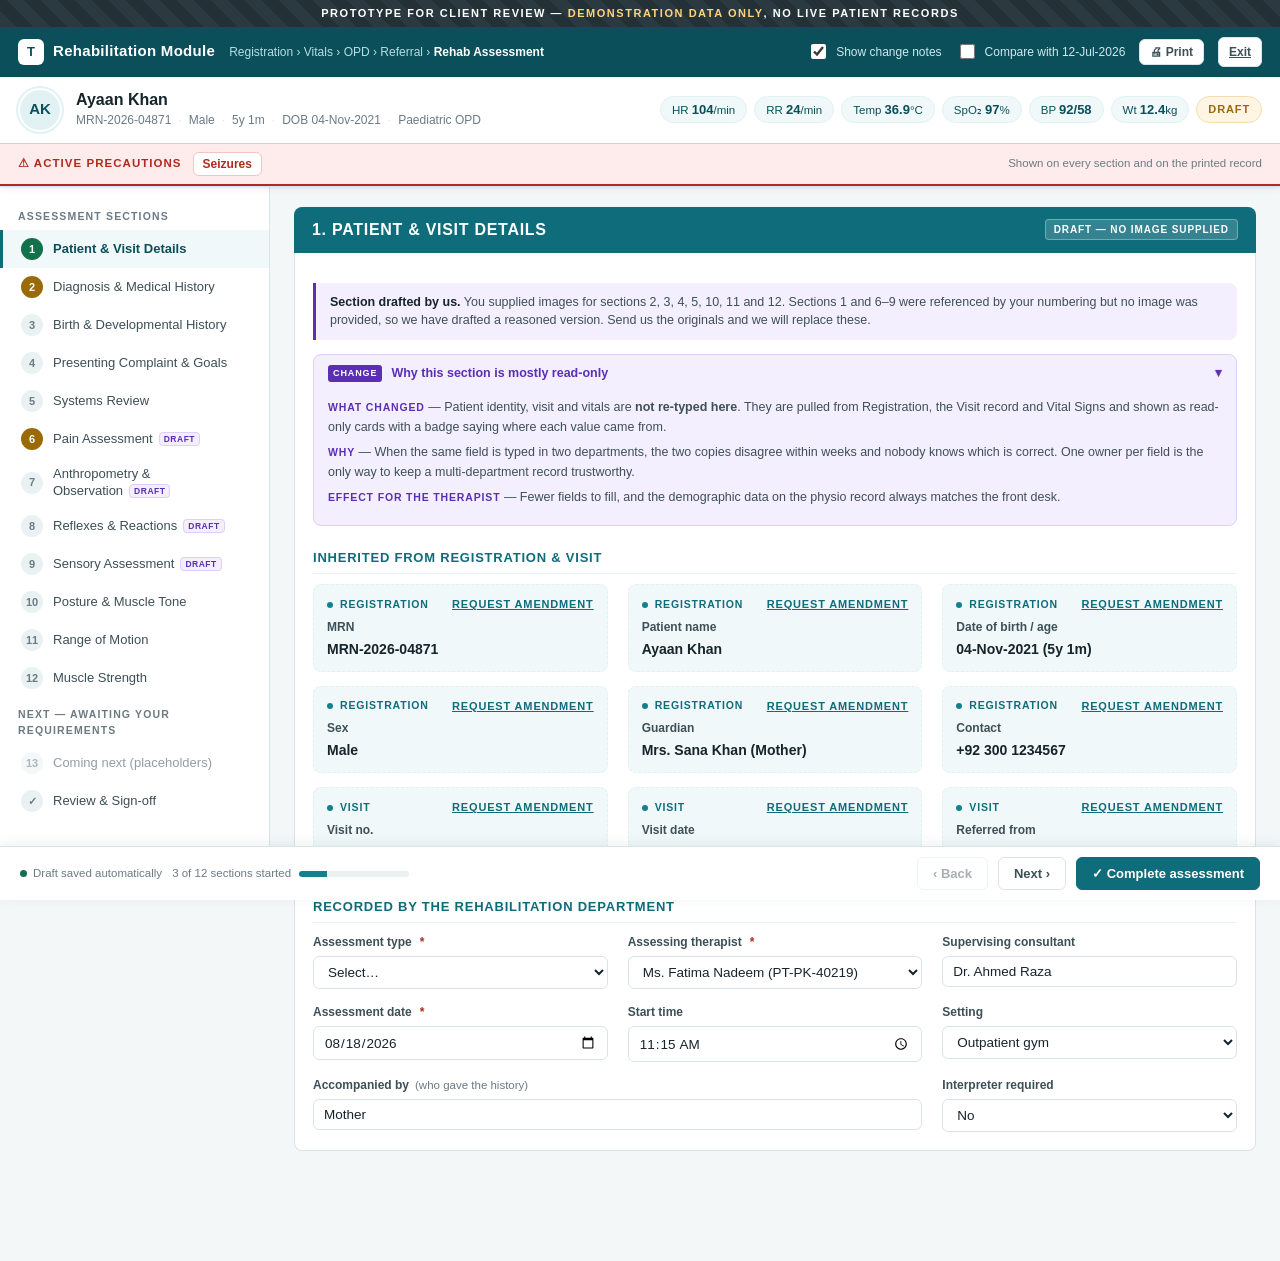
==== assessment.html @ fcaf3e46 "Initial commit" ====
<!doctype html>
<html lang="en">
<head>
<meta charset="utf-8">
<meta name="viewport" content="width=device-width, initial-scale=1">
<title>Rehabilitation Assessment — Prototype</title>
<link rel="stylesheet" href="assets/css/theme.css">
<link rel="stylesheet" href="assets/css/print.css">
</head>
<body>

<div class="proto-ribbon">Prototype for client review — <b>demonstration data only</b>, no live patient records</div>

<div class="appbar">
  <div class="brand"><span class="mark">T</span> Rehabilitation Module</div>
  <span class="crumb">Registration › Vitals › OPD › Referral › <b>Rehab Assessment</b></span>
  <span class="spacer"></span>
  <label class="toolbar-toggle" title="Show the notes explaining what we changed from your original form and why">
    <input type="checkbox" id="toggleNotes" checked> Show change notes
  </label>
  <label class="toolbar-toggle" title="Show values from the previous assessment beside each field">
    <input type="checkbox" id="toggleCompare"> Compare with 12-Jul-2026
  </label>
  <button class="btn sm" onclick="window.print()">🖨 Print</button>
  <a class="btn sm" href="index.html">Exit</a>
</div>

<div class="patient-bar" id="patientBar"></div>

<div class="layout">
  <!-- ============================ SECTION RAIL ============================ -->
  <nav class="rail" id="rail">
    <h4>Assessment sections</h4>
    <div class="rail-item" data-sec="1"><span class="rail-num">1</span><span class="rail-txt">Patient &amp; Visit Details</span></div>
    <div class="rail-item" data-sec="2"><span class="rail-num">2</span><span class="rail-txt">Diagnosis &amp; Medical History</span></div>
    <div class="rail-item" data-sec="3"><span class="rail-num">3</span><span class="rail-txt">Birth &amp; Developmental History</span></div>
    <div class="rail-item" data-sec="4"><span class="rail-num">4</span><span class="rail-txt">Presenting Complaint &amp; Goals</span></div>
    <div class="rail-item" data-sec="5"><span class="rail-num">5</span><span class="rail-txt">Systems Review</span></div>
    <div class="rail-item draft" data-sec="6"><span class="rail-num">6</span><span class="rail-txt">Pain Assessment</span></div>
    <div class="rail-item draft" data-sec="7"><span class="rail-num">7</span><span class="rail-txt">Anthropometry &amp; Observation</span></div>
    <div class="rail-item draft" data-sec="8"><span class="rail-num">8</span><span class="rail-txt">Reflexes &amp; Reactions</span></div>
    <div class="rail-item draft" data-sec="9"><span class="rail-num">9</span><span class="rail-txt">Sensory Assessment</span></div>
    <div class="rail-item" data-sec="10"><span class="rail-num">10</span><span class="rail-txt">Posture &amp; Muscle Tone</span></div>
    <div class="rail-item" data-sec="11"><span class="rail-num">11</span><span class="rail-txt">Range of Motion</span></div>
    <div class="rail-item" data-sec="12"><span class="rail-num">12</span><span class="rail-txt">Muscle Strength</span></div>
    <h4>Next — awaiting your requirements</h4>
    <div class="rail-item placeholder" data-sec="13"><span class="rail-num">13</span><span class="rail-txt">Coming next (placeholders)</span></div>
    <div class="rail-item" data-sec="99"><span class="rail-num">✓</span><span class="rail-txt">Review &amp; Sign-off</span></div>
  </nav>

  <!-- ============================== MAIN ================================== -->
  <main class="main" id="main">

  <div class="vsummary" id="vsummary"></div>

  <!-- ===================== 1. PATIENT & VISIT DETAILS ==================== -->
  <section class="section" id="sec-1">
    <div class="sec-head"><h2>1. Patient &amp; Visit Details</h2><span class="sec-tag">Draft — no image supplied</span></div>
    <div class="card">
      <div class="callout draft"><b>Section drafted by us.</b> You supplied images for sections 2, 3, 4, 5, 10, 11 and 12. Sections 1 and 6–9 were referenced by your numbering but no image was provided, so we have drafted a reasoned version. Send us the originals and we will replace these.</div>

      <details class="change-note" open>
        <summary>Why this section is mostly read-only</summary>
        <div class="cn-body">
          <p><span class="cn-k">What changed</span> — Patient identity, visit and vitals are <b>not re-typed here</b>. They are pulled from Registration, the Visit record and Vital Signs and shown as read-only cards with a badge saying where each value came from.</p>
          <p><span class="cn-k">Why</span> — When the same field is typed in two departments, the two copies disagree within weeks and nobody knows which is correct. One owner per field is the only way to keep a multi-department record trustworthy.</p>
          <p><span class="cn-k">Effect for the therapist</span> — Fewer fields to fill, and the demographic data on the physio record always matches the front desk.</p>
        </div>
      </details>

      <div class="sub">Inherited from Registration &amp; Visit</div>
      <div class="grid3" id="inheritedPatient"></div>

      <div class="sub">Recorded by the rehabilitation department</div>
      <div class="grid3">
        <div class="field">
          <label class="req">Assessment type</label>
          <select data-field="assessType" data-required="1">
            <option value="">Select…</option>
            <option>Initial assessment</option><option>Re-assessment</option>
            <option>Pre-discharge assessment</option><option>Annual review</option>
          </select>
          <span class="err-msg">Required</span>
        </div>
        <div class="field">
          <label class="req">Assessing therapist</label>
          <select data-field="therapist" data-required="1">
            <option value="">Select…</option>
            <option selected>Ms. Fatima Nadeem (PT-PK-40219)</option>
            <option>Mr. Bilal Haider (PT-PK-38804)</option>
            <option>Ms. Ayesha Tariq (PT-PK-41550)</option>
          </select>
          <span class="err-msg">Required</span>
        </div>
        <div class="field">
          <label>Supervising consultant</label>
          <input type="text" data-field="supervisor" value="Dr. Ahmed Raza">
        </div>
        <div class="field">
          <label class="req">Assessment date</label>
          <input type="date" data-field="assessDate" value="2026-08-18" data-required="1">
          <span class="err-msg">Required</span>
        </div>
        <div class="field"><label>Start time</label><input type="time" data-field="startTime" value="11:15"></div>
        <div class="field"><label>Setting</label>
          <select data-field="setting"><option>Outpatient gym</option><option>Bedside / ward</option><option>Home visit</option><option>Tele-rehabilitation</option></select>
        </div>
        <div class="field span2">
          <label>Accompanied by <span class="hint">(who gave the history)</span></label>
          <input type="text" data-field="informant" value="Mother">
        </div>
        <div class="field">
          <label>Interpreter required</label>
          <select data-field="interpreter"><option>No</option><option>Yes — Urdu</option><option>Yes — Punjabi</option><option>Yes — Pashto</option></select>
        </div>
      </div>
    </div>
  </section>

  <!-- ================== 2. DIAGNOSIS & MEDICAL HISTORY ================== -->
  <section class="section" id="sec-2">
    <div class="sec-head"><h2>2. Diagnosis &amp; Medical History</h2><span class="sec-tag">From your image 1</span></div>
    <div class="card">

      <details class="change-note" open>
        <summary>"will be in OPD" / "will be in rehab" — how we handled it</summary>
        <div class="cn-body">
          <p><span class="cn-k">What changed</span> — Your form annotated some rows "will be in OPD" and others "will be in rehab". We have made that split <b>visible on screen</b>. Fields owned by OPD appear as read-only cards with a source badge (<i>From OPD — Dr. Ahmed Raza, 18-Aug-2026</i>) and a <b>Request amendment</b> link. Fields owned by rehab are normal inputs.</p>
          <p><span class="cn-k">Why</span> — A therapist silently editing the doctor's diagnosis creates a clinical and legal problem: the record no longer shows who decided what. An amendment request keeps the audit trail intact.</p>
        </div>
      </details>

      <div class="sub">Inherited from the OPD consultation</div>
      <div style="display:grid;gap:12px" id="inheritedOpd"></div>

      <div class="sub">Recorded by rehabilitation</div>
      <div class="field" style="margin-bottom:16px">
        <label>Secondary diagnoses <span class="hint">— coded, so they can be reported on later</span></label>
        <div class="chipset" id="secondaryDx"></div>
      </div>

      <div class="field" style="margin-bottom:6px"><label>Surgical history</label></div>
      <div id="surgeries"></div>

      <details class="change-note">
        <summary>Allergies now write to the patient record, not to this form</summary>
        <div class="cn-body">
          <p><span class="cn-k">What changed</span> — Allergies were a free-text box on your form. They are now <b>severity-coded entries on the patient's permanent record</b>, displayed here and editable here, but stored once at patient level.</p>
          <p><span class="cn-k">Why</span> — An allergy typed into a physiotherapy form is invisible to OPD, to the ward and to pharmacy. That is a patient-safety gap, and it is the kind of finding that fails an accreditation review. Recording it once means every department sees it.</p>
        </div>
      </details>

      <div class="field" style="margin:16px 0">
        <label>Allergies <span class="hint">— patient-level record, shared with OPD, ward and pharmacy</span></label>
        <div class="chipset" id="allergies"></div>
      </div>

      <details class="change-note">
        <summary>Precautions now follow the therapist through the whole form</summary>
        <div class="cn-body">
          <p><span class="cn-k">What changed</span> — Precautions were one checkbox row at the bottom of section 2. Now, whatever you tick here appears as a <b>red banner pinned under the patient name on every section</b> and on the printed record. "Bone fragility" and "Orthopaedic" additionally require a short note.</p>
          <p><span class="cn-k">Why</span> — A therapist mobilising a child with fragile bones or a VP shunt should not have to remember a checkbox they ticked eight screens ago. Tick one below and watch the banner appear at the top of the page.</p>
        </div>
      </details>

      <div class="field" style="margin-top:14px">
        <label class="req">Precautions / contraindications</label>
        <div id="precautions"></div>
      </div>
    </div>
  </section>

  <!-- ============= 3. BIRTH & DEVELOPMENTAL HISTORY ==================== -->
  <section class="section" id="sec-3">
    <div class="sec-head"><h2>3. Birth &amp; Developmental History</h2><span class="sec-tag">From your image 2</span></div>
    <div class="card">
      <div class="callout"><b>Captured once, carried forward.</b> Birth and developmental history does not change between visits. On a re-assessment this section loads read-only with an <b>Amend</b> action, so the therapist never re-types it.</div>

      <div class="sub">Birth history</div>
      <div class="grid4">
        <div class="field"><label>Gestational age — weeks</label><div id="gaWeeks"></div></div>
        <div class="field"><label>&nbsp;days</label><div id="gaDays"></div></div>
        <div class="field"><label>Birth weight</label><div id="birthWeight"></div></div>
        <div class="field"><label>Head circumference at birth</label><div id="birthHc"></div></div>
      </div>

      <details class="change-note">
        <summary>Gestational age split into weeks + days</summary>
        <div class="cn-body">
          <p><span class="cn-k">What changed</span> — One free-text box became two numeric fields.</p>
          <p><span class="cn-k">Why</span> — Prematurity is graded in weeks <i>and</i> days (32+4 is not 32+0), and corrected age for a preterm child is calculated from it. Free text cannot be calculated with. The prototype uses this to compute corrected age automatically.</p>
        </div>
      </details>

      <div class="field" style="margin-top:14px"><label>Delivery mode <span class="hint">— single choice, correctly a radio on your form</span></label>
        <div class="radios" id="deliveryMode"></div>
      </div>

      <div class="field" style="margin-top:16px"><label>Birth complications</label><div id="birthComplications"></div></div>

      <div class="grid2" id="nicu-detail" style="display:none;margin-top:14px;padding:12px;background:#f7fafb;border:1px solid var(--line);border-radius:8px">
        <div class="field"><label class="req">NICU duration</label><div id="nicuDays"></div><span class="err-msg">Required when NICU admission is ticked</span></div>
        <div class="field"><label>Ventilation duration</label><div id="ventDays"></div></div>
      </div>

      <details class="change-note">
        <summary>NICU and ventilation duration only appear when they apply</summary>
        <div class="cn-body">
          <p><span class="cn-k">What changed</span> — These two fields are hidden until "NICU admission" is ticked, and then they become required.</p>
          <p><span class="cn-k">Why</span> — On the original form they sit in the middle of the page for every child, including full-term babies who went straight home. Conditional display removes noise and, once revealed, makes sure the field is actually completed. Try ticking <b>NICU admission</b> above.</p>
        </div>
      </details>

      <div class="sub">Developmental milestones</div>

      <details class="change-note" open>
        <summary>Milestones now interpret themselves</summary>
        <div class="cn-body">
          <p><span class="cn-k">What changed</span> — Each milestone is a number in months, plus a <b>"Not achieved yet"</b> option, plus an automatic flag comparing the entry against normal ranges: <b>Within range</b> / <b>Mild delay</b> / <b>Significant delay</b>.</p>
          <p><span class="cn-k">Why</span> — Two reasons. First, a child with cerebral palsy who has never walked cannot be given a number, so the original form has no valid answer for the most important cases. Second, "walking 35 months" only means something to a reader who knows that typical is 12 — the form should say so, not rely on memory. Type a value below and watch the flag.</p>
        </div>
      </details>

      <div class="grid4" id="milestones"></div>

      <div class="grid2" style="margin-top:18px">
        <div class="field"><label>Current school / grade</label><input type="text" data-field="school" placeholder="e.g. Special education unit, Grade 1"></div>
        <div class="field"><label>Therapies currently received</label><input type="text" data-field="otherTherapy" placeholder="e.g. Speech therapy twice weekly"></div>
        <div class="field span2"><label>Developmental concerns raised by the family</label><textarea data-field="devConcerns" placeholder="In the family's own words…"></textarea></div>
      </div>
    </div>
  </section>

  <!-- ================= 4. PRESENTING COMPLAINT & GOALS ================= -->
  <section class="section" id="sec-4">
    <div class="sec-head"><h2>4. Presenting Complaint &amp; Goals</h2><span class="sec-tag">From your image 3</span></div>
    <div class="card">

      <details class="change-note" open>
        <summary>Complaints and factors are pick-then-type, not type-only</summary>
        <div class="cn-body">
          <p><span class="cn-k">What changed</span> — Chief complaint, aggravating factors and relieving factors keep their free-text box, but now sit under a row of common options the therapist can tap.</p>
          <p><span class="cn-k">Why</span> — Free text alone means "delayed milestones", "delay in milestone", "DMD?" and "milestone delay" all end up in the database as different things, and you can never report on your own caseload. Tapping a standard option takes one second and makes the data countable; the free-text box is still there for everything that does not fit.</p>
        </div>
      </details>

      <div class="field"><label class="req">Chief complaint</label>
        <div id="complaintPills" style="margin-bottom:8px"></div>
        <textarea data-field="chiefComplaint" data-required="1" placeholder="In the parent's own words, plus anything the options above do not cover…"></textarea>
        <span class="err-msg">Required</span>
      </div>

      <div class="grid3" style="margin-top:16px">
        <div class="field"><label>Onset type</label>
          <select data-field="onsetType"><option value="">Select…</option><option>Since birth</option><option>Gradual</option><option>Sudden</option><option>Post-operative</option><option>Post-injury</option></select>
        </div>
        <div class="field"><label>Onset date <span class="hint">(or approximate)</span></label><input type="date" data-field="onsetDate"></div>
        <div class="field"><label>Duration</label><input type="text" data-field="duration" placeholder="calculated" readonly style="background:#f7fafb"></div>
      </div>

      <div class="field" style="margin-top:16px"><label>Aggravating factors</label>
        <div id="aggravatingPills" style="margin-bottom:8px"></div>
        <input type="text" data-field="aggravatingOther" placeholder="Anything else…">
      </div>
      <div class="field" style="margin-top:16px"><label>Relieving factors</label>
        <div id="relievingPills" style="margin-bottom:8px"></div>
        <input type="text" data-field="relievingOther" placeholder="Anything else…">
      </div>

      <details class="change-note">
        <summary>Goals are now separate, prioritised rows</summary>
        <div class="cn-body">
          <p><span class="cn-k">What changed</span> — "Parent / Child Goals" was one large text box. It is now a list where each goal is its own row with a priority.</p>
          <p><span class="cn-k">Why</span> — Goals are what you review at discharge and what you report progress against. If three goals are buried in one paragraph you cannot mark one achieved. Separate rows now become measurable goals in the treatment plan later — no re-typing.</p>
        </div>
      </details>

      <div class="field" style="margin-top:14px"><label class="req">Parent / child goals</label></div>
      <div id="goals"></div>
      <span class="err-msg" id="goalsErr" style="display:none">At least one goal is required</span>

      <div class="sub">Previous physiotherapy</div>
      <div class="grid4">
        <div class="field"><label>Received previously?</label>
          <select data-field="prevPhysio" id="prevPhysio"><option value="">Select…</option><option value="no">No</option><option value="yes">Yes</option></select>
        </div>
        <div class="field prev-physio" style="display:none"><label>Where</label><input type="text" data-field="prevWhere"></div>
        <div class="field prev-physio" style="display:none"><label>Approx. sessions</label><input type="number" data-field="prevSessions" min="0"></div>
        <div class="field prev-physio" style="display:none"><label>Outcome</label>
          <select data-field="prevOutcome"><option value="">Select…</option><option>Improved</option><option>No change</option><option>Deteriorated</option><option>Discontinued</option></select>
        </div>
      </div>
    </div>
  </section>

  <!-- ========================= 5. SYSTEMS REVIEW ======================= -->
  <section class="section" id="sec-5">
    <div class="sec-head"><h2>5. Systems Review</h2><span class="sec-tag">From your image 4</span></div>
    <div class="card">

      <details class="change-note" open>
        <summary>"Radio Selection" changed to multi-select — this one matters</summary>
        <div class="cn-body">
          <p><span class="cn-k">What changed</span> — Your form marks the Respiratory row as a radio button, meaning only one option can be chosen. We have made it multi-select, with <b>Clear</b> behaving as an exclusive option: tick Clear and everything else clears; tick any finding and Clear clears itself. The same rule now applies to Skin (<b>Intact</b>), Vision/Hearing (<b>Normal</b>) and Birth Complications (<b>Nil</b>).</p>
          <p><span class="cn-k">Why</span> — A child can have a tracheostomy <i>and</i> secretions <i>and</i> be on oxygen at the same time. A radio button forces the therapist to record only one of the three, and the two they drop are usually the two that matter. Try it below — tick two findings, then tick "Clear".</p>
        </div>
      </details>

      <div class="field"><label>Respiratory</label><div id="respiratory"></div></div>

      <details class="change-note">
        <summary>Neurological split into two questions</summary>
        <div class="cn-body">
          <p><span class="cn-k">What changed</span> — Your single Neurological row mixed <b>Alert / GCS impaired</b> (level of consciousness) with <b>Hypotonia / Hypertonia / Spasticity / Ataxia</b> (motor findings). We have separated them into two questions.</p>
          <p><span class="cn-k">Why</span> — They are different clinical axes and a child has an answer to both at once. Mixing them in one list means the therapist must choose between recording that the child is alert and recording that the child is spastic.</p>
        </div>
      </details>

      <div class="grid2" style="margin-top:14px">
        <div class="field"><label>Level of consciousness <span class="hint">(single choice)</span></label><div id="consciousness"></div></div>
        <div class="field"><label>Neurological findings <span class="hint">(screening — detail in section 10)</span></label><div id="neuroFindings"></div></div>
      </div>

      <div class="field" style="margin-top:16px"><label>Skin integrity</label><div id="skin"></div></div>
      <div class="field" style="margin-top:16px"><label>Feeding</label><div id="feeding"></div></div>
      <div class="field" style="margin-top:16px"><label>Vision / hearing</label><div id="visionHearing"></div></div>
      <div class="field" style="margin-top:16px"><label>Other findings</label><textarea data-field="systemsOther"></textarea></div>
    </div>
  </section>

  <!-- ==================== 6-9 DRAFT SECTIONS ========================== -->
  <section class="section" id="sec-6">
    <div class="sec-head"><h2>6. Pain Assessment</h2><span class="sec-tag">Draft — no image supplied</span></div>
    <div class="card">
      <div class="callout draft"><b>Drafted by us — please confirm or replace.</b> No image was supplied for section 6.</div>
      <details class="change-note" open>
        <summary>The pain scale is chosen by the child's age, automatically</summary>
        <div class="cn-body">
          <p><span class="cn-k">What we propose</span> — The form reads the child's age from the date of birth and offers the correct instrument: <b>FLACC</b> (observational) under 3 years, <b>Wong-Baker FACES</b> for 3–7, <b>Numeric 0–10</b> from 8 upwards.</p>
          <p><span class="cn-k">Why</span> — Asking a two-year-old to rate pain out of ten produces a meaningless number. Using the wrong instrument makes the score unusable and unauditable. The current demo patient is <b id="ageEcho">—</b>, so the form has selected <b id="scaleEcho">—</b>.</p>
        </div>
      </details>
      <div class="grid3">
        <div class="field"><label>Pain present</label><select data-field="painPresent" id="painPresent"><option value="no">No</option><option value="yes">Yes</option></select></div>
        <div class="field pain-detail" style="display:none"><label>Instrument</label><input type="text" id="painInstrument" readonly style="background:#f7fafb"></div>
        <div class="field pain-detail" style="display:none"><label>Score</label><div id="painScore"></div></div>
        <div class="field pain-detail span2" style="display:none"><label>Site(s)</label><input type="text" data-field="painSite" placeholder="e.g. bilateral hamstrings, left hip"></div>
        <div class="field pain-detail" style="display:none"><label>Timing</label><select data-field="painTiming"><option value="">Select…</option><option>At rest</option><option>On movement</option><option>Night pain</option><option>Constant</option></select></div>
      </div>
    </div>
  </section>

  <section class="section" id="sec-7">
    <div class="sec-head"><h2>7. Anthropometry &amp; Observation</h2><span class="sec-tag">Draft — no image supplied</span></div>
    <div class="card">
      <div class="callout draft"><b>Drafted by us — please confirm or replace.</b></div>
      <div class="callout"><b>Weight, height and head circumference come from Vital Signs</b> and are shown read-only. Only measurements a physiotherapist takes — limb length, girth, leg-length discrepancy — are entered here.</div>
      <div class="grid4" id="anthro"></div>
      <div class="sub">Observation</div>
      <div class="grid2">
        <div class="field"><label>Orthoses / assistive devices in use</label><input type="text" data-field="orthoses" placeholder="e.g. bilateral AFOs, posterior walker"></div>
        <div class="field"><label>Device condition / fit</label><select data-field="deviceFit"><option value="">Select…</option><option>Appropriate</option><option>Needs adjustment</option><option>Outgrown — review required</option><option>Not used at home</option></select></div>
        <div class="field span2"><label>General observation</label><textarea data-field="observation"></textarea></div>
      </div>
    </div>
  </section>

  <section class="section" id="sec-8">
    <div class="sec-head"><h2>8. Reflexes &amp; Reactions</h2><span class="sec-tag">Draft — no image supplied</span></div>
    <div class="card">
      <div class="callout draft"><b>Drafted by us — please confirm or replace.</b> Primitive reflexes and postural reactions are standard in a paediatric neuro assessment and are missing from the numbering you supplied.</div>
      <div class="sub">Primitive reflexes</div>
      <div id="primitiveReflexes"></div>
      <div class="sub">Postural reactions</div>
      <div id="posturalReactions"></div>
    </div>
  </section>

  <section class="section" id="sec-9">
    <div class="sec-head"><h2>9. Sensory Assessment</h2><span class="sec-tag">Draft — no image supplied</span></div>
    <div class="card">
      <div class="callout draft"><b>Drafted by us — please confirm or replace.</b></div>
      <div class="grid2" id="sensory"></div>
      <div class="field" style="margin-top:14px"><label>Sensory processing observations</label><textarea data-field="sensoryNotes" placeholder="Tactile defensiveness, vestibular seeking, response to textures…"></textarea></div>
    </div>
  </section>

  <!-- ================== 10. POSTURE & MUSCLE TONE ===================== -->
  <section class="section" id="sec-10">
    <div class="sec-head"><h2>10. Posture &amp; Muscle Tone</h2><span class="sec-tag">From your image 5 — table rebuilt</span></div>
    <div class="card">

      <details class="change-note" open>
        <summary>The Ashworth table has been rebuilt — please read this one</summary>
        <div class="cn-body">
          <p><span class="cn-k">What we found</span> — On your form the table header reads <b>Body Region | Left MAS Grade | Right MAS Grade | Notes</b>, but the rows pair <b>two different muscles</b>: "Elbow Flexors" in column 1 and "Elbow Extensors" in column 3. So the column labelled "Right MAS Grade" is not the right side of the body — it is the grade of a second, different muscle. As drawn, the table cannot record left-versus-right.</p>
          <p><span class="cn-k">What changed</span> — Each muscle group is now one row, with a genuine <b>Left</b> and <b>Right</b> grade. You select which groups you want from a catalogue, exactly as in sections 11 and 12.</p>
          <p><span class="cn-k">Why</span> — In cerebral palsy and hemiplegia the difference between the two sides <i>is</i> the finding. A form that cannot express it cannot support the treatment decision or show progress.</p>
        </div>
      </details>

      <div id="masRef"></div>
      <div id="grid-tone"></div>

      <div class="sub">General tone assessment</div>
      <div class="callout warn" id="toneConflict" style="display:none"></div>
      <div class="field"><label class="req">Overall tone</label><div id="overallTone"></div></div>
      <div class="field" style="margin-top:16px"><label>Posture in lying</label><div id="postureLying"></div></div>
      <div class="field" style="margin-top:16px"><label>Posture in sitting</label><div id="postureSitting"></div></div>
      <div class="field" style="margin-top:16px"><label>Postural observations</label><textarea data-field="posturalObs"></textarea></div>

      <details class="change-note">
        <summary>Overall tone pre-fills from your section 5 answer</summary>
        <div class="cn-body">
          <p><span class="cn-k">What changed</span> — Muscle tone was being asked twice: once in section 5 (Neurological) and again here. Section 5 is now a quick screen; this section is the source of truth and pre-fills from it. If you record something here that contradicts the screen, an amber note appears.</p>
          <p><span class="cn-k">Why</span> — Two independent answers to the same clinical question will eventually disagree, and then neither can be trusted. One question, asked once, answered in detail.</p>
        </div>
      </details>
    </div>
  </section>

  <!-- ===================== 11. RANGE OF MOTION ======================== -->
  <section class="section" id="sec-11">
    <div class="sec-head"><h2>11. Range of Motion</h2><span class="sec-tag">From your image 6</span></div>
    <div class="card">

      <details class="change-note" open>
        <summary>ROM is recorded in degrees, not as a score out of 4 — decision needed</summary>
        <div class="cn-body">
          <p><span class="cn-k">What we found</span> — Your form records range of motion as <b>1/4</b>, i.e. a score out of four. Range of motion is an angular measurement taken with a goniometer; there is no recognised 0–4 range-of-motion scale.</p>
          <p><span class="cn-k">Why it matters</span> — A child whose hip abduction improves from 20° to 45° has made real, reportable progress, but on a 0–4 scale they stay at "2/4" and the improvement is invisible. You also lose comparison against normal ranges and the ability to produce outcome reports for referrers or funders.</p>
          <p><span class="cn-k">What we built</span> — Both. The prototype ships in degrees, with the normal range printed under each motion and out-of-range values highlighted. Your original 0–4 scale is a <b>one-line switch</b> in the configuration file (<code>romMode: 'graded'</code>) if you decide to keep it. <b>We need your decision on this before implementation.</b></p>
        </div>
      </details>

      <details class="change-note">
        <summary>"Shoulder Flex/Ext" split into separate motions</summary>
        <div class="cn-body">
          <p><span class="cn-k">What changed</span> — Rows that combined two opposite motions (Shoulder Flex/Ext, Hip Flex/Ext, Ankle DF/PF) are now separate rows.</p>
          <p><span class="cn-k">Why</span> — Flexion and extension have completely different normal ranges, and a child commonly has full flexion with a severe extension limitation. One value for both hides exactly the finding you are looking for. The list is longer, but because you choose what to load, you never see a motion you did not test.</p>
        </div>
      </details>

      <details class="change-note" open>
        <summary>Every measurement can be marked "Not Tested" with a reason</summary>
        <div class="cn-body">
          <p><span class="cn-k">What changed</span> — You asked that all fields be required. We have kept that, but added an <b>NT</b> button on every measurement cell. A cell is complete when it holds either a value <i>or</i> Not-Tested plus a reason. Blank is still an error.</p>
          <p><span class="cn-k">Why</span> — Some measurements genuinely cannot be taken: the child would not cooperate, a contracture blocks the movement, the limb is in a cast, the side is unaffected. If the form refuses to accept that, therapists type a "1" to get past validation — and then your data says the child has severe restriction when they were simply not tested. An explicit "not tested, because…" is honest data; a forced number is not.</p>
        </div>
      </details>

      <div id="romRef"></div>
      <div id="grid-rom"></div>
    </div>
  </section>

  <!-- ===================== 12. MUSCLE STRENGTH ======================== -->
  <section class="section" id="sec-12">
    <div class="sec-head"><h2>12. Muscle Strength — MRC / Kendall</h2><span class="sec-tag">From your image 7</span></div>
    <div class="card">

      <details class="change-note" open>
        <summary>Same select-then-fill pattern as sections 10 and 11</summary>
        <div class="cn-body">
          <p><span class="cn-k">What changed</span> — Instead of a fixed 13-row table where most rows are left blank, you select the muscle groups you tested and only those rows load. The interaction is identical to sections 10 and 11, so there is nothing new to learn.</p>
          <p><span class="cn-k">Why</span> — A fixed table trains people to leave blanks, and a blank is ambiguous: was it normal, or was it never tested? Loading only what you tested makes every visible row meaningful.</p>
          <p><span class="cn-k">Also</span> — The <b>Method</b> column has been dropped, as marked "skip" on your image. Grades are entered from a dropdown of valid MRC values rather than typed, so "4-", "4" and "4+" are recorded consistently.</p>
        </div>
      </details>

      <div id="mrcRef"></div>
      <div id="grid-strength"></div>
    </div>
  </section>

  <!-- ===================== 13+ PLACEHOLDERS =========================== -->
  <section class="section" id="sec-13">
    <div class="sec-head"><h2>Coming next</h2><span class="sec-tag">Placeholders — awaiting your requirements</span></div>
    <div class="card">
      <div class="callout"><b>These sections are deliberately not built yet.</b> They continue the assessment after section 12. Send the requirements or screenshots and we will build them into the same shell — the navigation, patient header, precaution banner, validation and print output already accommodate them.</div>
      <div class="ph-grid">
        <div class="ph-card"><h5><span class="n">13</span> Balance &amp; Coordination</h5><p>Sitting / standing balance grades, Berg or Paediatric Balance Scale, coordination tests.</p></div>
        <div class="ph-card"><h5><span class="n">14</span> Gait Analysis</h5><p>Observational gait, deviations by phase, aids used, distance and endurance.</p></div>
        <div class="ph-card"><h5><span class="n">15</span> Functional Mobility</h5><p>Transfers, bed mobility, stairs, level of assistance, wheelchair skills.</p></div>
        <div class="ph-card"><h5><span class="n">16</span> Standardised Outcome Measures</h5><p>GMFM-66/88, GMFCS, MACS, PEDI, 6MWT. Each is a scored instrument — please confirm which are in scope.</p></div>
        <div class="ph-card"><h5><span class="n">17</span> Assessment Summary</h5><p>Clinical impression, problem list, prognosis.</p></div>
        <div class="ph-card"><h5><span class="n">18</span> Goals (SMART)</h5><p>Short and long-term goals carried forward from section 4, with target dates.</p></div>
        <div class="ph-card"><h5><span class="n">19</span> Treatment Plan</h5><p>Interventions, frequency, duration, review date.</p></div>
        <div class="ph-card"><h5><span class="n">20</span> Home Programme</h5><p>Parent-facing exercise sheet — confirm whether Urdu printing is required.</p></div>
      </div>
    </div>
  </section>

  <!-- ===================== REVIEW & SIGN-OFF ========================== -->
  <section class="section" id="sec-99">
    <div class="sec-head"><h2>Review &amp; Sign-off</h2><span class="sec-tag">Governance</span></div>
    <div class="card">
      <details class="change-note" open>
        <summary>Sign-off, and what happens after it</summary>
        <div class="cn-body">
          <p><span class="cn-k">What we added</span> — An assessment moves from <b>Draft</b> to <b>Signed</b>. Once signed it becomes read-only; later corrections are recorded as dated addenda rather than silent edits.</p>
          <p><span class="cn-k">Why</span> — A clinical record has to answer "who recorded this, when, and has it been changed since". Editable-forever forms cannot answer that, and it is the first thing an auditor or a lawyer asks.</p>
        </div>
      </details>
      <div class="grid3" style="margin-top:14px">
        <div class="field"><label>Assessed by</label><input type="text" value="Ms. Fatima Nadeem" readonly style="background:#f7fafb"></div>
        <div class="field"><label>Licence no.</label><input type="text" value="PT-PK-40219" readonly style="background:#f7fafb"></div>
        <div class="field"><label>Date &amp; time</label><input type="text" value="18-Aug-2026 11:15" readonly style="background:#f7fafb"></div>
      </div>
      <div class="field" style="margin-top:16px"><label>Clinical impression / summary</label><textarea data-field="impression" style="min-height:110px"></textarea></div>
      <div style="margin-top:18px;display:flex;gap:10px;align-items:center;flex-wrap:wrap">
        <button class="btn primary" id="btnComplete">✓ Complete assessment</button>
        <button class="btn" onclick="window.print()">🖨 Print / preview record</button>
        <span class="hint">Completing runs validation across all sections and lists anything outstanding.</span>
      </div>
      <div class="signblock print-only">
        <div class="sig">Therapist signature &amp; stamp</div>
        <div class="sig">Parent / guardian signature</div>
      </div>
    </div>
  </section>

  </main>
</div>

<div class="actionbar">
  <div class="save-state"><span class="dot"></span><span id="saveMsg">Draft saved automatically</span></div>
  <div class="progress-mini"><span id="progTxt">0 of 12 sections started</span><span class="bar"><i id="progBar"></i></span></div>
  <span class="spacer"></span>
  <button class="btn" id="btnPrev">‹ Back</button>
  <button class="btn" id="btnNext">Next ›</button>
  <button class="btn primary" id="btnComplete2">✓ Complete assessment</button>
</div>

<div class="print-foot print-only"><span>Rehabilitation Assessment — Ayaan Khan, MRN-2026-04871</span><span>Prototype — demonstration data only</span></div>

<script src="assets/js/config.js"></script>
<script src="assets/js/demo-data.js"></script>
<script src="assets/js/components.js"></script>
<script src="assets/js/app.js"></script>
</body>
</html>
---- assets/css/theme.css ----
/* ==========================================================================
   Rehab Assessment Prototype — Design System
   Palette derived from the client's supplied form (teal section headers).
   No framework, no build step.
   ========================================================================== */

:root{
  --teal-900:#083f49; --teal-800:#0a4f5a; --teal-700:#0f6c7b; --teal-600:#14808f;
  --teal-100:#e2f1f4; --teal-050:#f0f8f9;
  --ink:#16242b; --ink-2:#3d4f57; --muted:#6b7b83; --line:#d8e5e8; --line-2:#eaf1f3;
  --bg:#f3f7f8; --card:#ffffff;
  --red:#b02a1f; --red-bg:#fdeceb; --red-line:#f3c5c1;
  --amber:#9a6a06; --amber-bg:#fef5e4; --amber-line:#f3ddb0;
  --green:#12704a; --green-bg:#e7f5ee; --green-line:#b8e0cd;
  --blue:#1d5fa8; --blue-bg:#eaf2fb; --blue-line:#c2d8f0;
  --violet:#5b2fb5; --violet-bg:#f4efff; --violet-line:#ddcffa;
  --radius:8px; --radius-lg:12px;
  --shadow:0 1px 2px rgba(8,63,73,.06), 0 2px 8px rgba(8,63,73,.06);
  --shadow-lg:0 8px 30px rgba(8,63,73,.16);
  --font:"Segoe UI", -apple-system, BlinkMacSystemFont, Roboto, Helvetica, Arial, sans-serif;
  --rail-w:270px; --header-h:auto;
}

*{box-sizing:border-box}
html,body{margin:0;padding:0}
body{
  font-family:var(--font); color:var(--ink); background:var(--bg);
  font-size:14px; line-height:1.5; -webkit-font-smoothing:antialiased;
}
a{color:var(--teal-700)}
h1,h2,h3,h4{margin:0; font-weight:700; letter-spacing:-.01em}

/* ---------- Prototype ribbon ---------------------------------------------- */
.proto-ribbon{
  background:repeating-linear-gradient(45deg,#2b3a41,#2b3a41 12px,#233036 12px,#233036 24px);
  color:#fff; font-size:11px; letter-spacing:.14em; text-transform:uppercase;
  text-align:center; padding:5px 10px; font-weight:600;
}
.proto-ribbon b{color:#ffd479}

/* ---------- App chrome ----------------------------------------------------- */
.appbar{
  background:var(--teal-800); color:#fff; padding:10px 18px;
  display:flex; align-items:center; gap:14px; flex-wrap:wrap;
}
.appbar .brand{font-weight:700; font-size:15px; letter-spacing:.02em; display:flex; align-items:center; gap:9px}
.appbar .brand .mark{
  width:26px;height:26px;border-radius:6px;background:#fff;color:var(--teal-800);
  display:grid;place-items:center;font-size:13px;font-weight:800;
}
.appbar .spacer{flex:1}
.appbar .crumb{font-size:12px;color:#b8dde3}
.appbar .crumb b{color:#fff}

/* ---------- Patient header ------------------------------------------------- */
.patient-bar{
  position:sticky; top:0; z-index:40; background:var(--card);
  border-bottom:1px solid var(--line); box-shadow:var(--shadow);
}
.patient-main{display:flex; align-items:center; gap:14px; padding:11px 18px; flex-wrap:wrap}
.avatar{
  width:44px;height:44px;border-radius:50%;background:var(--teal-100);color:var(--teal-800);
  display:grid;place-items:center;font-weight:800;font-size:15px;flex:none;
  border:2px solid #fff; box-shadow:0 0 0 2px var(--teal-100);
}
.p-name{font-size:16px;font-weight:700;line-height:1.2}
.p-meta{font-size:12px;color:var(--muted);margin-top:2px}
.p-meta span+span:before{content:"·";margin:0 7px;color:var(--line)}
.vitals{display:flex;gap:7px;flex-wrap:wrap;margin-left:auto}
.vital{
  background:var(--teal-050);border:1px solid var(--teal-100);border-radius:20px;
  padding:3px 11px;font-size:11.5px;color:var(--teal-800);white-space:nowrap;
}
.vital b{font-size:13px}
.vital.warn{background:var(--amber-bg);border-color:var(--amber-line);color:var(--amber)}
.status-pill{
  font-size:11px;font-weight:700;text-transform:uppercase;letter-spacing:.08em;
  padding:4px 11px;border-radius:20px;background:var(--amber-bg);color:var(--amber);
  border:1px solid var(--amber-line);
}
.status-pill.signed{background:var(--green-bg);color:var(--green);border-color:var(--green-line)}

/* ---------- Precaution banner (C06) ---------------------------------------- */
.precaution-banner{
  background:var(--red-bg); border-top:1px solid var(--red-line);
  border-bottom:2px solid var(--red); padding:8px 18px;
  display:flex; align-items:center; gap:11px; flex-wrap:wrap;
}
.precaution-banner .pb-label{
  font-weight:800;color:var(--red);font-size:11.5px;letter-spacing:.09em;text-transform:uppercase;
  display:flex;align-items:center;gap:6px;
}
.precaution-banner .pb-items{display:flex;gap:7px;flex-wrap:wrap}
.pb-chip{
  background:#fff;border:1px solid var(--red-line);color:var(--red);
  border-radius:6px;padding:2px 9px;font-size:12px;font-weight:600;
}
.pb-chip small{font-weight:400;color:var(--ink-2);display:block;font-size:11px}
.precaution-banner.empty{display:none}

/* ---------- Layout ---------------------------------------------------------- */
.layout{display:flex; align-items:flex-start; gap:0}
.rail{
  width:var(--rail-w); flex:none; background:var(--card); border-right:1px solid var(--line);
  position:sticky; top:66px; max-height:calc(100vh - 66px); overflow-y:auto; padding:12px 0 30px;
}
.rail h4{
  font-size:10.5px;text-transform:uppercase;letter-spacing:.11em;color:var(--muted);
  padding:10px 18px 6px; font-weight:700;
}
.rail-item{
  display:flex;align-items:center;gap:10px;padding:8px 18px;cursor:pointer;
  border-left:3px solid transparent;font-size:13px;color:var(--ink-2);
}
.rail-item:hover{background:var(--teal-050)}
.rail-item.active{background:var(--teal-050);border-left-color:var(--teal-700);color:var(--teal-800);font-weight:700}
.rail-item.draft .rail-txt:after{
  content:"DRAFT";font-size:8.5px;background:var(--violet-bg);color:var(--violet);
  border:1px solid var(--violet-line);border-radius:4px;padding:1px 4px;margin-left:6px;
  font-weight:700;letter-spacing:.06em;vertical-align:1px;
}
.rail-item.placeholder{opacity:.55}
.rail-num{
  width:22px;height:22px;border-radius:50%;flex:none;display:grid;place-items:center;
  font-size:11px;font-weight:700;background:var(--line-2);color:var(--muted);
}
.rail-item.active .rail-num{background:var(--teal-700);color:#fff}
.rail-item.state-complete .rail-num{background:var(--green);color:#fff}
.rail-item.state-partial .rail-num{background:var(--amber);color:#fff}
.rail-item.state-error .rail-num{background:var(--red);color:#fff}
.rail-txt{flex:1;line-height:1.25}
.rail-badge{font-size:10px;font-weight:700;color:var(--red);background:var(--red-bg);border-radius:10px;padding:1px 6px}

.main{flex:1; min-width:0; padding:20px 24px 90px; max-width:1240px}

/* ---------- Section cards ---------------------------------------------------- */
.section{display:none}
.section.active{display:block; animation:fade .18s ease}
@keyframes fade{from{opacity:0;transform:translateY(4px)}to{opacity:1;transform:none}}

.sec-head{
  background:var(--teal-700); color:#fff; border-radius:var(--radius) var(--radius) 0 0;
  padding:11px 18px; display:flex; align-items:center; gap:12px;
}
.sec-head h2{font-size:16px; text-transform:uppercase; letter-spacing:.045em}
.sec-head .sec-tag{
  margin-left:auto;font-size:10px;letter-spacing:.09em;text-transform:uppercase;
  background:rgba(255,255,255,.16);border:1px solid rgba(255,255,255,.3);
  border-radius:4px;padding:2px 8px;font-weight:700;
}
.card{
  background:var(--card); border:1px solid var(--line); border-top:none;
  border-radius:0 0 var(--radius) var(--radius); padding:18px; margin-bottom:20px;
}
.card + .sec-head{margin-top:6px}
.sub{
  font-size:13px;font-weight:700;color:var(--teal-700);text-transform:uppercase;
  letter-spacing:.06em;margin:22px 0 10px;padding-bottom:6px;border-bottom:1px solid var(--line-2);
}
.sub:first-child{margin-top:0}

/* ---------- Form fields ------------------------------------------------------ */
.grid2{display:grid;grid-template-columns:repeat(2,minmax(0,1fr));gap:14px 20px}
.grid3{display:grid;grid-template-columns:repeat(3,minmax(0,1fr));gap:14px 20px}
.grid4{display:grid;grid-template-columns:repeat(4,minmax(0,1fr));gap:14px 20px}
@media(max-width:1000px){.grid3,.grid4{grid-template-columns:repeat(2,minmax(0,1fr))}}
@media(max-width:680px){.grid2,.grid3,.grid4{grid-template-columns:1fr}}
.span2{grid-column:span 2}
@media(max-width:680px){.span2{grid-column:span 1}}

.field{display:flex;flex-direction:column;gap:5px;min-width:0}
.field > label, .lbl{
  font-size:12px;font-weight:700;color:var(--ink-2);display:flex;align-items:center;gap:6px;
}
.req:after{content:"*";color:var(--red);font-weight:800;margin-left:2px}
.hint{font-size:11.5px;color:var(--muted);font-weight:400}
input[type=text],input[type=number],input[type=date],input[type=time],select,textarea{
  font-family:inherit;font-size:13.5px;color:var(--ink);background:#fff;
  border:1px solid var(--line);border-radius:6px;padding:7px 10px;width:100%;
  transition:border-color .12s, box-shadow .12s;
}
textarea{resize:vertical;min-height:64px;line-height:1.45}
input:focus,select:focus,textarea:focus{
  outline:none;border-color:var(--teal-600);box-shadow:0 0 0 3px rgba(20,128,143,.14);
}
input.invalid,select.invalid,textarea.invalid{border-color:var(--red);background:#fffafa}
.err-msg{font-size:11.5px;color:var(--red);font-weight:600;display:none}
.field.has-error .err-msg{display:block}

/* suffix input (C-shared component) */
.suffix-input{position:relative;display:flex;align-items:center}
.suffix-input input{padding-right:46px;text-align:left}
.suffix-input .sfx{
  position:absolute;right:1px;top:1px;bottom:1px;display:grid;place-items:center;
  padding:0 9px;font-size:12px;font-weight:700;color:var(--muted);
  background:var(--line-2);border-left:1px solid var(--line);border-radius:0 5px 5px 0;
  pointer-events:none;min-width:34px;
}

/* chips / option pills */
.pills{display:flex;flex-wrap:wrap;gap:7px}
.pill{
  display:inline-flex;align-items:center;gap:6px;cursor:pointer;user-select:none;
  border:1px solid var(--line);background:#fff;border-radius:20px;padding:5px 13px;
  font-size:12.5px;color:var(--ink-2);transition:all .12s;
}
.pill:hover{border-color:var(--teal-600);background:var(--teal-050)}
.pill input{display:none}
.pill.on{background:var(--teal-700);border-color:var(--teal-700);color:#fff;font-weight:600}
.pill.on.exclusive{background:var(--green);border-color:var(--green)}
.pill.on.danger{background:var(--red);border-color:var(--red)}
.pill .tick{opacity:0;font-size:11px}
.pill.on .tick{opacity:1}
.pills.invalid{outline:2px solid var(--red-line);outline-offset:4px;border-radius:8px}

/* radio row */
.radios{display:flex;flex-wrap:wrap;gap:18px}
.radios label{display:flex;align-items:center;gap:7px;font-size:13px;cursor:pointer}
.radios input{accent-color:var(--teal-700);width:15px;height:15px}

/* data chips (allergies, diagnoses, goals) */
.chipset{display:flex;flex-wrap:wrap;gap:7px;align-items:center}
.dchip{
  display:inline-flex;align-items:center;gap:7px;border-radius:6px;padding:4px 8px 4px 10px;
  font-size:12.5px;font-weight:600;border:1px solid var(--line);background:#fff;
}
.dchip .x{cursor:pointer;color:var(--muted);font-weight:700;padding:0 2px;border-radius:3px}
.dchip .x:hover{background:var(--red-bg);color:var(--red)}
.dchip.sev-high{background:var(--red-bg);border-color:var(--red-line);color:var(--red)}
.dchip.sev-med{background:var(--amber-bg);border-color:var(--amber-line);color:var(--amber)}
.dchip.sev-low{background:var(--blue-bg);border-color:var(--blue-line);color:var(--blue)}

/* ---------- Buttons ---------------------------------------------------------- */
.btn{
  font-family:inherit;font-size:13px;font-weight:600;border-radius:6px;padding:8px 15px;
  border:1px solid var(--line);background:#fff;color:var(--ink-2);cursor:pointer;
  display:inline-flex;align-items:center;gap:7px;transition:all .12s;white-space:nowrap;
}
.btn:hover{border-color:var(--teal-600);color:var(--teal-800);background:var(--teal-050)}
.btn.primary{background:var(--teal-700);border-color:var(--teal-700);color:#fff}
.btn.primary:hover{background:var(--teal-800);border-color:var(--teal-800);color:#fff}
.btn.ghost{border-color:transparent;background:transparent}
.btn.sm{font-size:12px;padding:5px 10px}
.btn.danger{color:var(--red);border-color:var(--red-line)}
.btn.danger:hover{background:var(--red-bg);border-color:var(--red);color:var(--red)}
.btn:disabled{opacity:.45;cursor:not-allowed}

/* ---------- Change notes (customer explanation) ------------------------------ */
.change-note{
  border:1px solid var(--violet-line); background:var(--violet-bg);
  border-radius:var(--radius); padding:0; margin:14px 0; overflow:hidden;
}
.change-note > summary{
  cursor:pointer; padding:9px 14px; font-size:12.5px; font-weight:700; color:var(--violet);
  display:flex; align-items:center; gap:9px; list-style:none;
}
.change-note > summary::-webkit-details-marker{display:none}
.change-note > summary:before{
  content:"CHANGE"; font-size:9px; letter-spacing:.1em; background:var(--violet); color:#fff;
  border-radius:3px; padding:2px 5px; font-weight:800;
}
.change-note > summary:after{content:"▸"; margin-left:auto; transition:transform .15s}
.change-note[open] > summary:after{transform:rotate(90deg)}
.change-note .cn-body{padding:0 14px 13px; font-size:12.5px; color:var(--ink-2); line-height:1.6}
.change-note .cn-body p{margin:5px 0}
.change-note .cn-body .cn-k{font-weight:700;color:var(--violet);text-transform:uppercase;font-size:10.5px;letter-spacing:.08em}
body.hide-notes .change-note{display:none}

.callout{
  border-left:3px solid var(--blue); background:var(--blue-bg); border-radius:0 var(--radius) var(--radius) 0;
  padding:10px 14px; font-size:12.5px; color:var(--ink-2); margin:12px 0;
}
.callout.draft{border-left-color:var(--violet);background:var(--violet-bg)}
.callout.warn{border-left-color:var(--amber);background:var(--amber-bg)}
.callout b{color:var(--ink)}

/* ---------- Inherited field (C11) -------------------------------------------- */
.inherited{
  background:var(--teal-050); border:1px dashed var(--teal-100); border-radius:var(--radius);
  padding:11px 13px;
}
.inherited .src{
  display:flex;align-items:center;gap:7px;font-size:10.5px;text-transform:uppercase;
  letter-spacing:.08em;font-weight:700;color:var(--teal-700);margin-bottom:5px;
}
.inherited .src .dot{width:6px;height:6px;border-radius:50%;background:var(--teal-600)}
.inherited .val{font-size:14px;font-weight:600;color:var(--ink)}
.inherited .val.multi{font-weight:400;font-size:13.5px;line-height:1.55}
.inherited .amend{margin-left:auto;font-size:11px;color:var(--teal-700);cursor:pointer;text-decoration:underline;font-weight:600}

/* ---------- Reference tables (MAS / MRC) -------------------------------------- */
details.ref{border:1px solid var(--line);border-radius:var(--radius);margin-bottom:16px;background:#fff}
details.ref > summary{
  cursor:pointer;padding:9px 14px;font-size:12.5px;font-weight:700;color:var(--teal-800);
  background:var(--teal-050);border-radius:var(--radius);list-style:none;display:flex;gap:8px;align-items:center;
}
details.ref[open] > summary{border-radius:var(--radius) var(--radius) 0 0;border-bottom:1px solid var(--line)}
details.ref > summary::-webkit-details-marker{display:none}
details.ref > summary:after{content:"▸";margin-left:auto;transition:transform .15s}
details.ref[open] > summary:after{transform:rotate(90deg)}
table.ref-tbl{width:100%;border-collapse:collapse;font-size:12.5px}
table.ref-tbl th{background:var(--teal-700);color:#fff;text-align:left;padding:7px 12px;font-weight:700}
table.ref-tbl th:first-child{width:80px;text-align:center}
table.ref-tbl td{padding:6px 12px;border-top:1px solid var(--line-2);color:var(--ink-2)}
table.ref-tbl td:first-child{text-align:center;font-weight:800;color:var(--teal-800)}
table.ref-tbl tr:nth-child(even) td{background:#fafcfc}

/* ---------- Catalogue picker + dynamic grid ----------------------------------- */
.picker-bar{
  display:flex;align-items:center;gap:10px;flex-wrap:wrap;
  background:var(--teal-050);border:1px solid var(--teal-100);border-radius:var(--radius);
  padding:11px 14px;margin-bottom:14px;
}
.picker-bar .pb-title{font-size:12.5px;font-weight:700;color:var(--teal-800)}
.picker-bar .count{
  background:var(--teal-700);color:#fff;border-radius:20px;padding:2px 10px;font-size:11.5px;font-weight:700;
}
.picker-bar .presets{display:flex;gap:6px;flex-wrap:wrap;margin-left:auto}
.preset-btn{
  font-size:11.5px;border:1px dashed var(--teal-600);color:var(--teal-800);background:#fff;
  border-radius:20px;padding:4px 11px;cursor:pointer;font-weight:600;font-family:inherit;
}
.preset-btn:hover{background:var(--teal-700);color:#fff;border-style:solid}

.grid-wrap{border:1px solid var(--line);border-radius:var(--radius);overflow:auto;max-width:100%}
table.dgrid{width:100%;border-collapse:separate;border-spacing:0;font-size:12.5px;min-width:760px}
table.dgrid thead th{
  background:var(--teal-700);color:#fff;font-weight:700;text-align:left;padding:8px 10px;
  position:sticky;top:0;z-index:2;white-space:nowrap;font-size:11.5px;letter-spacing:.03em;
}
table.dgrid thead th.grp{background:var(--teal-800);text-align:center;font-size:10.5px;letter-spacing:.09em}
table.dgrid td{padding:5px 8px;border-bottom:1px solid var(--line-2);vertical-align:middle}
table.dgrid tbody tr:hover td{background:var(--teal-050)}
table.dgrid td.rowname, table.dgrid th.rowname{
  position:sticky;left:0;background:#fff;z-index:1;font-weight:600;color:var(--ink);
  border-right:1px solid var(--line);min-width:180px;
}
table.dgrid thead th.rowname{background:var(--teal-700);z-index:3}
table.dgrid tbody tr:hover td.rowname{background:var(--teal-050)}
table.dgrid td.rowname small{display:block;font-weight:400;color:var(--muted);font-size:10.5px}
.region-row td{
  background:var(--line-2)!important;font-size:10.5px;font-weight:800;color:var(--ink-2);
  text-transform:uppercase;letter-spacing:.1em;padding:4px 10px!important;
}
.grid-empty{
  padding:34px 20px;text-align:center;color:var(--muted);font-size:13px;
  border:1px dashed var(--line);border-radius:var(--radius);background:#fbfdfd;
}
.grid-empty b{display:block;color:var(--ink-2);font-size:14px;margin-bottom:5px}

/* measurement cell with Not-Tested (C04) */
.mcell{display:flex;align-items:center;gap:4px}
.mcell .suffix-input{flex:1;min-width:72px}
.mcell .suffix-input input{padding:5px 30px 5px 7px;font-size:13px;text-align:center}
.mcell .suffix-input .sfx{min-width:24px;padding:0 5px;font-size:10.5px}
.mcell select.grade{padding:5px 6px;font-size:13px;text-align:center}
.nt-btn{
  flex:none;width:24px;height:24px;border-radius:5px;border:1px solid var(--line);
  background:#fff;color:var(--muted);font-size:9.5px;font-weight:800;cursor:pointer;
  font-family:inherit;letter-spacing:-.02em;
}
.nt-btn:hover{border-color:var(--amber);color:var(--amber);background:var(--amber-bg)}
.mcell.nt .nt-btn{background:var(--amber);border-color:var(--amber);color:#fff}
.mcell.nt .suffix-input, .mcell.nt select.grade{display:none}
.nt-reason{display:none;flex:1;font-size:11.5px;padding:5px 6px;border-color:var(--amber-line);background:var(--amber-bg);color:var(--amber);font-weight:600}
.mcell.nt .nt-reason{display:block}
.mcell .prev{font-size:10px;color:var(--muted);white-space:nowrap}
.mcell input.out-of-range{border-color:var(--amber);background:var(--amber-bg)}

.row-tools{display:flex;gap:3px}
.icon-btn{
  width:24px;height:24px;border-radius:5px;border:1px solid transparent;background:transparent;
  color:var(--muted);cursor:pointer;font-size:13px;line-height:1;font-family:inherit;
}
.icon-btn:hover{background:var(--line-2);color:var(--ink)}
.icon-btn.del:hover{background:var(--red-bg);color:var(--red)}

/* ---------- Grid legend (explains NT and the row tools) ---------------------- */
.grid-legend{
  display:flex;flex-wrap:wrap;gap:6px 20px;align-items:center;
  font-size:11.5px;color:var(--muted);margin:-6px 0 12px;padding:8px 12px;
  background:#fbfdfd;border:1px solid var(--line-2);border-radius:var(--radius);
}
.grid-legend > span{display:inline-flex;align-items:center;gap:6px}
.grid-legend b{color:var(--ink-2)}
.grid-legend .lg-nt{
  background:var(--amber);color:#fff;border-radius:4px;padding:1px 6px;
  font-size:9.5px;font-weight:800;letter-spacing:-.02em;
}
.grid-legend .lg-icon{
  border:1px solid var(--line);border-radius:4px;padding:0 5px;background:#fff;
  color:var(--ink-2);font-size:11px;
}
.nt-reason.needs-reason{
  border-color:var(--red);background:#fff5f4;color:var(--red);
  animation:nudge .35s ease;
}
@keyframes nudge{0%,100%{transform:translateX(0)}25%{transform:translateX(-3px)}75%{transform:translateX(3px)}}

/* ---------- Modal ------------------------------------------------------------- */
.modal-back{
  position:fixed;inset:0;background:rgba(8,45,53,.45);z-index:100;display:none;
  align-items:center;justify-content:center;padding:20px;
}
.modal-back.open{display:flex}
.modal{
  background:#fff;border-radius:var(--radius-lg);box-shadow:var(--shadow-lg);
  width:100%;max-width:760px;max-height:88vh;display:flex;flex-direction:column;overflow:hidden;
}
.modal header{padding:14px 18px;border-bottom:1px solid var(--line);display:flex;align-items:center;gap:12px}
.modal header h3{font-size:15px}
.modal header .close{margin-left:auto;font-size:20px;cursor:pointer;color:var(--muted);line-height:1}
.modal .mbody{padding:14px 18px;overflow:auto;flex:1}
.modal footer{padding:12px 18px;border-top:1px solid var(--line);display:flex;gap:9px;align-items:center;background:#fbfdfd}
.modal footer .spacer{flex:1}
.search-box{position:relative;margin-bottom:12px}
.search-box input{padding-left:32px}
.search-box:before{content:"⌕";position:absolute;left:11px;top:6px;font-size:16px;color:var(--muted)}
.cat-group{margin-bottom:14px}
.cat-group h5{
  font-size:10.5px;text-transform:uppercase;letter-spacing:.1em;color:var(--muted);
  margin:0 0 7px;display:flex;align-items:center;gap:9px;
}
.cat-group h5 .all{font-size:10.5px;color:var(--teal-700);cursor:pointer;text-decoration:underline;letter-spacing:0;text-transform:none}
.cat-list{display:grid;grid-template-columns:repeat(auto-fill,minmax(215px,1fr));gap:5px}
.cat-item{
  display:flex;align-items:center;gap:8px;padding:6px 9px;border:1px solid var(--line);
  border-radius:6px;font-size:12.5px;cursor:pointer;background:#fff;
}
.cat-item:hover{border-color:var(--teal-600);background:var(--teal-050)}
.cat-item input{accent-color:var(--teal-700);width:15px;height:15px}
.cat-item.sel{background:var(--teal-050);border-color:var(--teal-600);font-weight:600}
.cat-item .norm{margin-left:auto;font-size:10.5px;color:var(--muted);font-weight:400}

/* ---------- Milestone field (C09) --------------------------------------------- */
.milestone{display:flex;flex-direction:column;gap:5px}
.ms-row{display:flex;gap:7px;align-items:center}
.ms-row .suffix-input{flex:1}
.ms-flag{
  font-size:10.5px;font-weight:700;border-radius:5px;padding:3px 8px;white-space:nowrap;
  border:1px solid transparent;display:none;
}
.ms-flag.show{display:inline-block}
.ms-flag.ok{background:var(--green-bg);color:var(--green);border-color:var(--green-line)}
.ms-flag.mild{background:var(--amber-bg);color:var(--amber);border-color:var(--amber-line)}
.ms-flag.delay{background:var(--red-bg);color:var(--red);border-color:var(--red-line)}
.ms-na{display:flex;align-items:center;gap:6px;font-size:11.5px;color:var(--muted);cursor:pointer}
.ms-na input{accent-color:var(--red)}
.milestone.na .suffix-input{opacity:.4;pointer-events:none}

/* ---------- Repeater rows ------------------------------------------------------ */
.rep-row{
  display:grid;gap:9px;align-items:end;padding:10px;border:1px solid var(--line);
  border-radius:var(--radius);margin-bottom:8px;background:#fbfdfd;
}
.rep-row .rm{justify-self:end}

/* ---------- Footer action bar --------------------------------------------------- */
.actionbar{
  position:fixed;bottom:0;left:0;right:0;background:#fff;border-top:1px solid var(--line);
  box-shadow:0 -2px 12px rgba(8,63,73,.08);padding:10px 20px;display:flex;align-items:center;gap:10px;z-index:50;
}
.actionbar .spacer{flex:1}
.save-state{font-size:11.5px;color:var(--muted);display:flex;align-items:center;gap:6px}
.save-state .dot{width:7px;height:7px;border-radius:50%;background:var(--green)}
.progress-mini{display:flex;align-items:center;gap:8px;font-size:11.5px;color:var(--muted)}
.progress-mini .bar{width:110px;height:6px;border-radius:4px;background:var(--line-2);overflow:hidden}
.progress-mini .bar i{display:block;height:100%;background:var(--teal-600);width:0;transition:width .25s}

/* ---------- Validation summary -------------------------------------------------- */
.vsummary{border:1px solid var(--red-line);background:var(--red-bg);border-radius:var(--radius);padding:14px 16px;margin-bottom:16px;display:none}
.vsummary.show{display:block}
.vsummary h4{color:var(--red);font-size:13.5px;margin-bottom:8px}
.vsummary ul{margin:0;padding-left:18px}
.vsummary li{font-size:12.5px;margin:3px 0}
.vsummary a{color:var(--red);cursor:pointer;text-decoration:underline}

/* ---------- Placeholder cards ---------------------------------------------------- */
.ph-grid{display:grid;grid-template-columns:repeat(auto-fill,minmax(240px,1fr));gap:12px}
.ph-card{
  border:2px dashed var(--line);border-radius:var(--radius);padding:14px;background:#fbfdfd;
}
.ph-card h5{font-size:13px;color:var(--ink-2);margin-bottom:5px;display:flex;align-items:center;gap:8px}
.ph-card h5 .n{
  width:20px;height:20px;border-radius:5px;background:var(--line-2);color:var(--muted);
  display:grid;place-items:center;font-size:10.5px;font-weight:800;flex:none;
}
.ph-card p{margin:0;font-size:12px;color:var(--muted);line-height:1.5}

/* ---------- Journey pages ---------------------------------------------------------- */
.jwrap{max-width:1100px;margin:0 auto;padding:26px 20px 60px}
.jsteps{display:flex;gap:0;margin:22px 0 30px;flex-wrap:wrap}
.jstep{
  flex:1;min-width:170px;background:#fff;border:1px solid var(--line);padding:14px 16px;
  position:relative;text-decoration:none;color:inherit;display:block;
}
.jstep:first-child{border-radius:var(--radius) 0 0 var(--radius)}
.jstep:last-child{border-radius:0 var(--radius) var(--radius) 0}
.jstep + .jstep{border-left:none}
.jstep:hover{background:var(--teal-050)}
.jstep .n{
  width:26px;height:26px;border-radius:50%;background:var(--line-2);color:var(--muted);
  display:grid;place-items:center;font-weight:800;font-size:12px;margin-bottom:8px;
}
.jstep .t{font-weight:700;font-size:13.5px}
.jstep .d{font-size:11.5px;color:var(--muted);margin-top:3px}
.jstep .tag{
  position:absolute;top:10px;right:12px;font-size:9px;letter-spacing:.09em;font-weight:800;
  text-transform:uppercase;border-radius:4px;padding:2px 6px;
  background:var(--line-2);color:var(--muted);
}
.jstep.current{border-color:var(--teal-700);box-shadow:inset 0 -3px 0 var(--teal-700);background:var(--teal-050)}
.jstep.current .n{background:var(--teal-700);color:#fff}
.jstep.current .tag{background:var(--teal-700);color:#fff}
.jstep.done .n{background:var(--green);color:#fff}
.jstep.done .tag{background:var(--green-bg);color:var(--green)}

.kv{display:grid;grid-template-columns:190px 1fr;gap:0;border:1px solid var(--line);border-radius:var(--radius);overflow:hidden}
.kv > div{padding:9px 14px;border-bottom:1px solid var(--line-2);font-size:13px}
.kv > div:nth-child(odd){background:#f7fafb;font-weight:700;color:var(--ink-2);font-size:12.5px}
.kv > div:nth-last-child(-n+2){border-bottom:none}
@media(max-width:640px){.kv{grid-template-columns:1fr}.kv>div:nth-child(odd){border-bottom:none}}

.flows-to{
  background:var(--teal-050);border:1px solid var(--teal-100);border-left:3px solid var(--teal-600);
  border-radius:0 var(--radius) var(--radius) 0;padding:4px 10px;font-size:11px;color:var(--teal-800);
  font-weight:700;display:inline-block;margin-top:5px;
}

.toolbar-toggle{display:flex;align-items:center;gap:7px;font-size:12px;color:#cfe9ee;cursor:pointer;user-select:none}
.toolbar-toggle input{accent-color:#fff;width:15px;height:15px}
---- assets/css/print.css ----
/* ==========================================================================
   Print stylesheet (C14) — clean A4 clinical record.
   Rule: print what was RECORDED, not the empty form.
   ========================================================================== */
@media print{
  @page{size:A4 portrait; margin:12mm 10mm 14mm}

  .proto-ribbon,.appbar,.rail,.actionbar,.picker-bar,.modal-back,
  .change-note,.callout,.btn,.icon-btn,.nt-btn,.row-tools,
  .vsummary,.ph-grid,details.ref,.progress-mini,.save-state,
  .grid-legend{display:none!important}

  body{background:#fff;font-size:10.5pt;color:#000}
  .layout{display:block}
  .main{padding:0;max-width:none}

  /* every section prints, regardless of which tab is open */
  .section{display:block!important;page-break-inside:auto}
  .sec-head{
    background:#0f6c7b!important;-webkit-print-color-adjust:exact;print-color-adjust:exact;
    color:#fff!important;padding:5px 10px;page-break-after:avoid;border-radius:0;
  }
  .sec-head h2{font-size:11pt}
  .card{border:1px solid #bbb;border-top:none;padding:9px 10px;margin-bottom:11px;border-radius:0}

  .patient-bar{position:static;box-shadow:none;border-bottom:2px solid #0f6c7b}
  .vitals{margin-left:0}
  .precaution-banner{
    background:#fdeceb!important;-webkit-print-color-adjust:exact;print-color-adjust:exact;
    border:2px solid #b02a1f;page-break-inside:avoid;
  }

  /* hide empty inputs & unselected options — C14 */
  input:not([type=checkbox]):not([type=radio]).is-empty,
  textarea.is-empty,select.is-empty{display:none}
  .field.is-empty{display:none}
  .pill:not(.on){display:none}
  .pill.on{background:#fff!important;color:#000!important;border:1px solid #333!important;font-weight:700}
  .pill .tick{display:none}
  .pills:empty{display:none}
  .radios label.unchecked{display:none}

  input,select,textarea{border:none!important;border-bottom:1px solid #999!important;border-radius:0!important;padding:1px 2px!important;background:#fff!important}
  .suffix-input .sfx{background:none!important;border:none!important;position:static;padding:0 0 0 2px}
  .suffix-input{display:inline-flex}

  .grid-wrap{overflow:visible;border:1px solid #999}
  table.dgrid{min-width:0;font-size:9pt;page-break-inside:auto}
  table.dgrid thead th{
    background:#0f6c7b!important;-webkit-print-color-adjust:exact;print-color-adjust:exact;color:#fff!important;
    position:static;padding:4px 6px;
  }
  table.dgrid td{padding:3px 6px}
  table.dgrid td.rowname{position:static}
  table.dgrid tr{page-break-inside:avoid}
  .grid-empty{display:none}

  .inherited{background:#f2f7f8!important;-webkit-print-color-adjust:exact;print-color-adjust:exact;border:1px solid #99bcc2}

  /* signature block appended on print */
  .print-only{display:block!important}
  .signblock{
    display:grid!important;grid-template-columns:1fr 1fr;gap:26px;margin-top:26px;
    page-break-inside:avoid;
  }
  .signblock .sig{border-top:1px solid #000;padding-top:5px;font-size:9pt}
  .print-foot{
    position:fixed;bottom:0;left:0;right:0;font-size:8pt;color:#555;
    border-top:1px solid #ccc;padding-top:3px;display:flex;justify-content:space-between;
  }
}
.print-only{display:none}
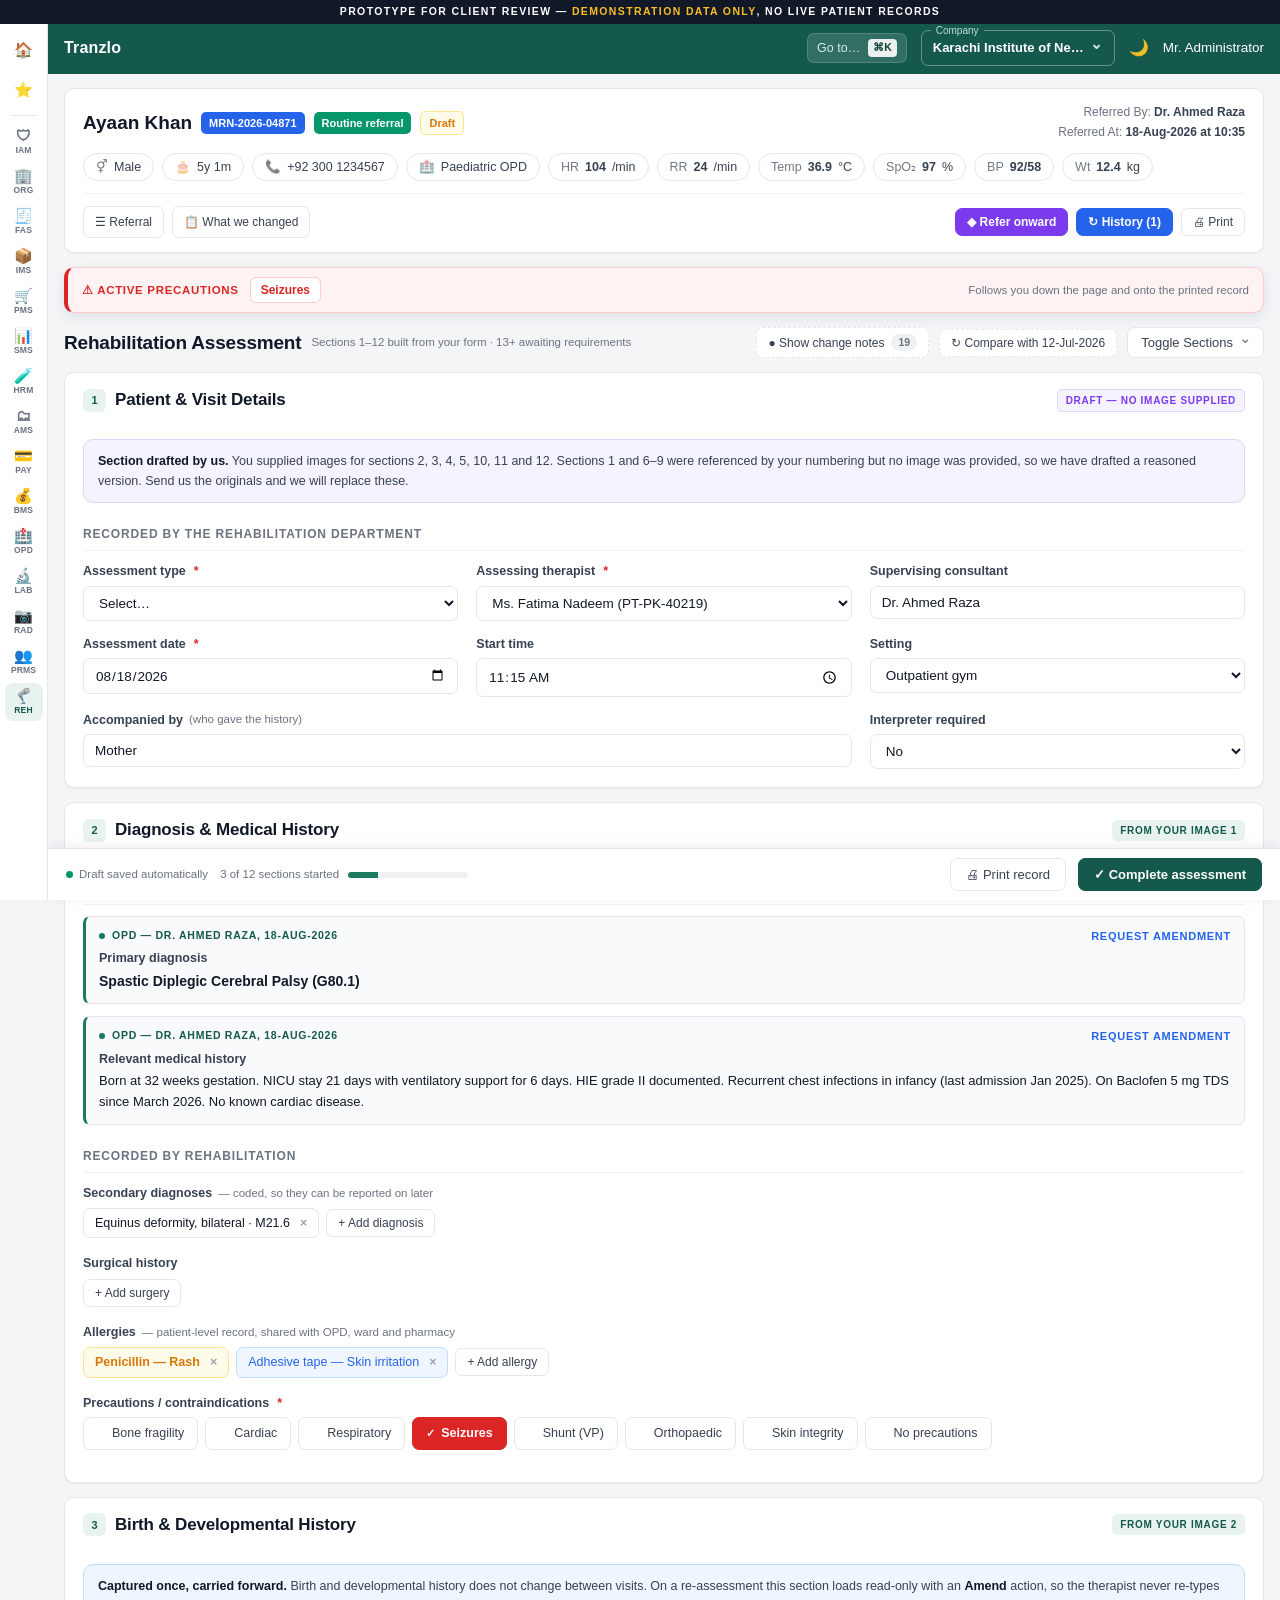
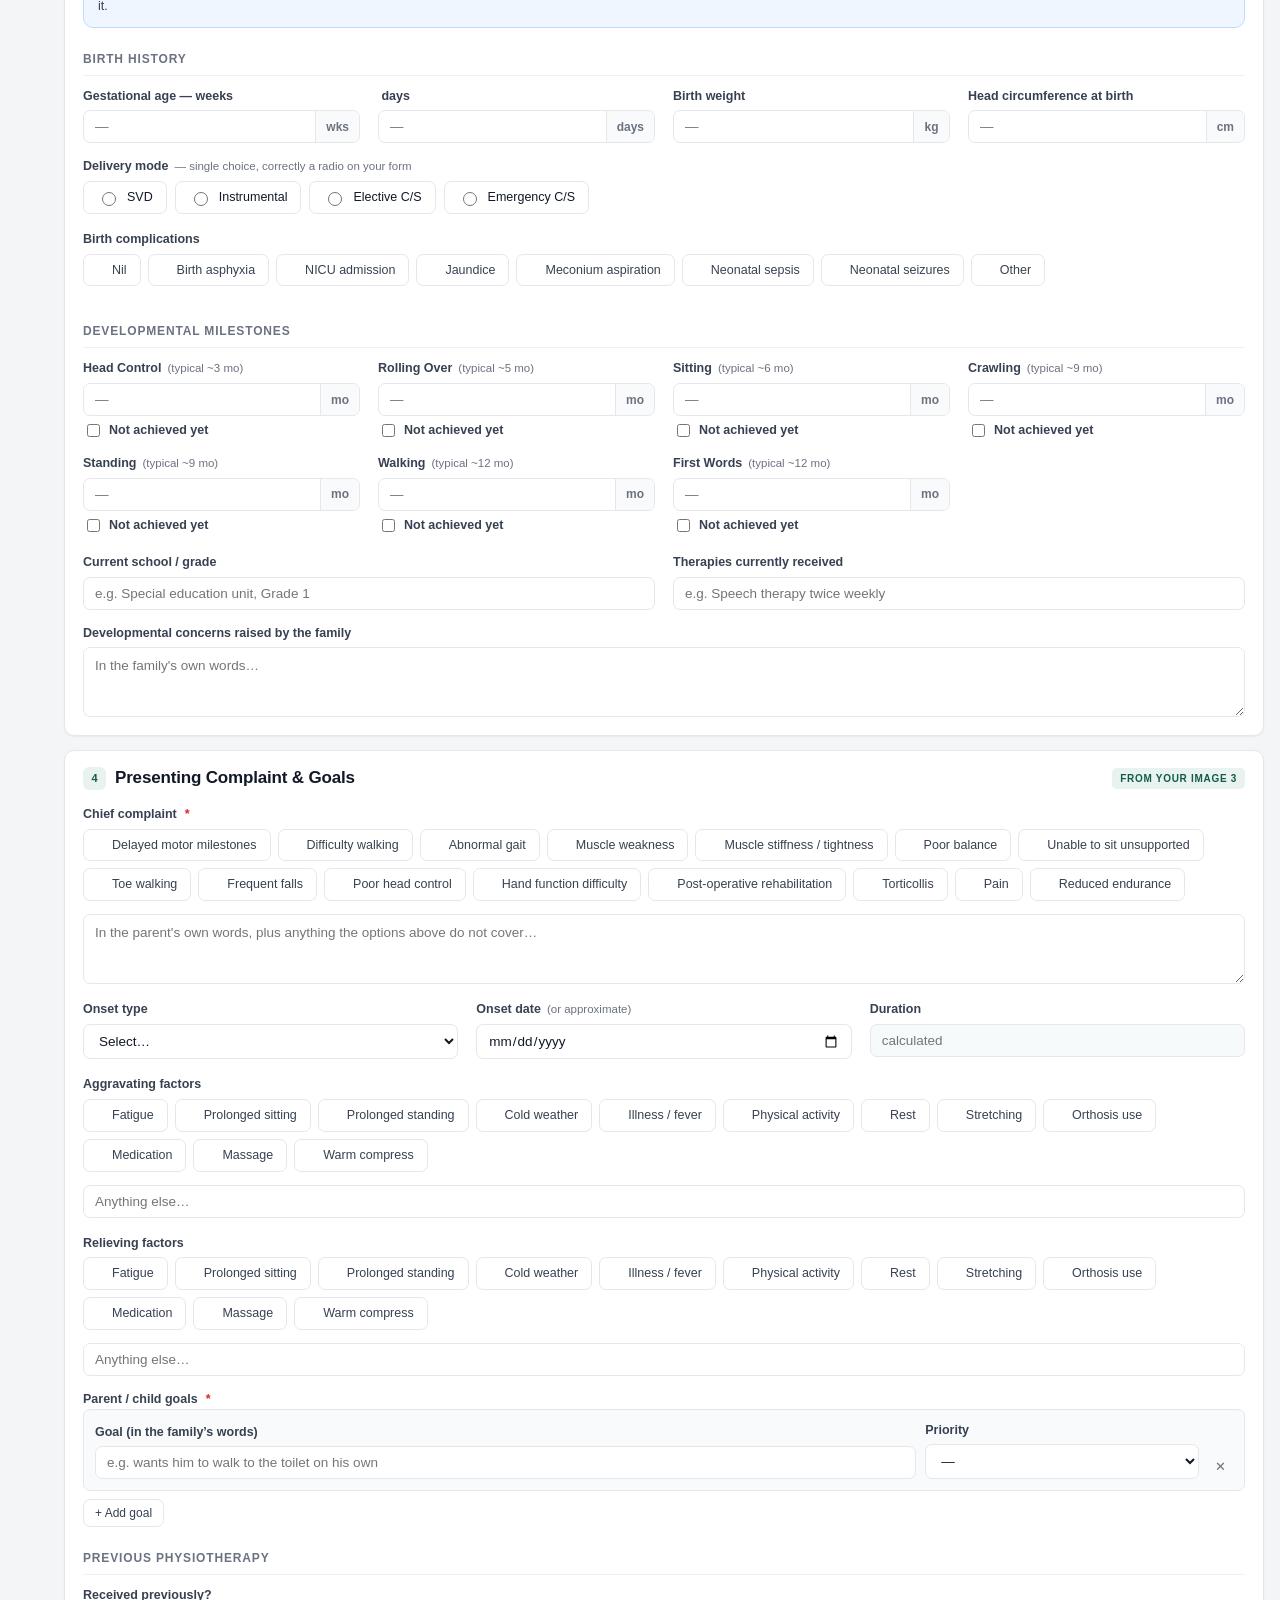
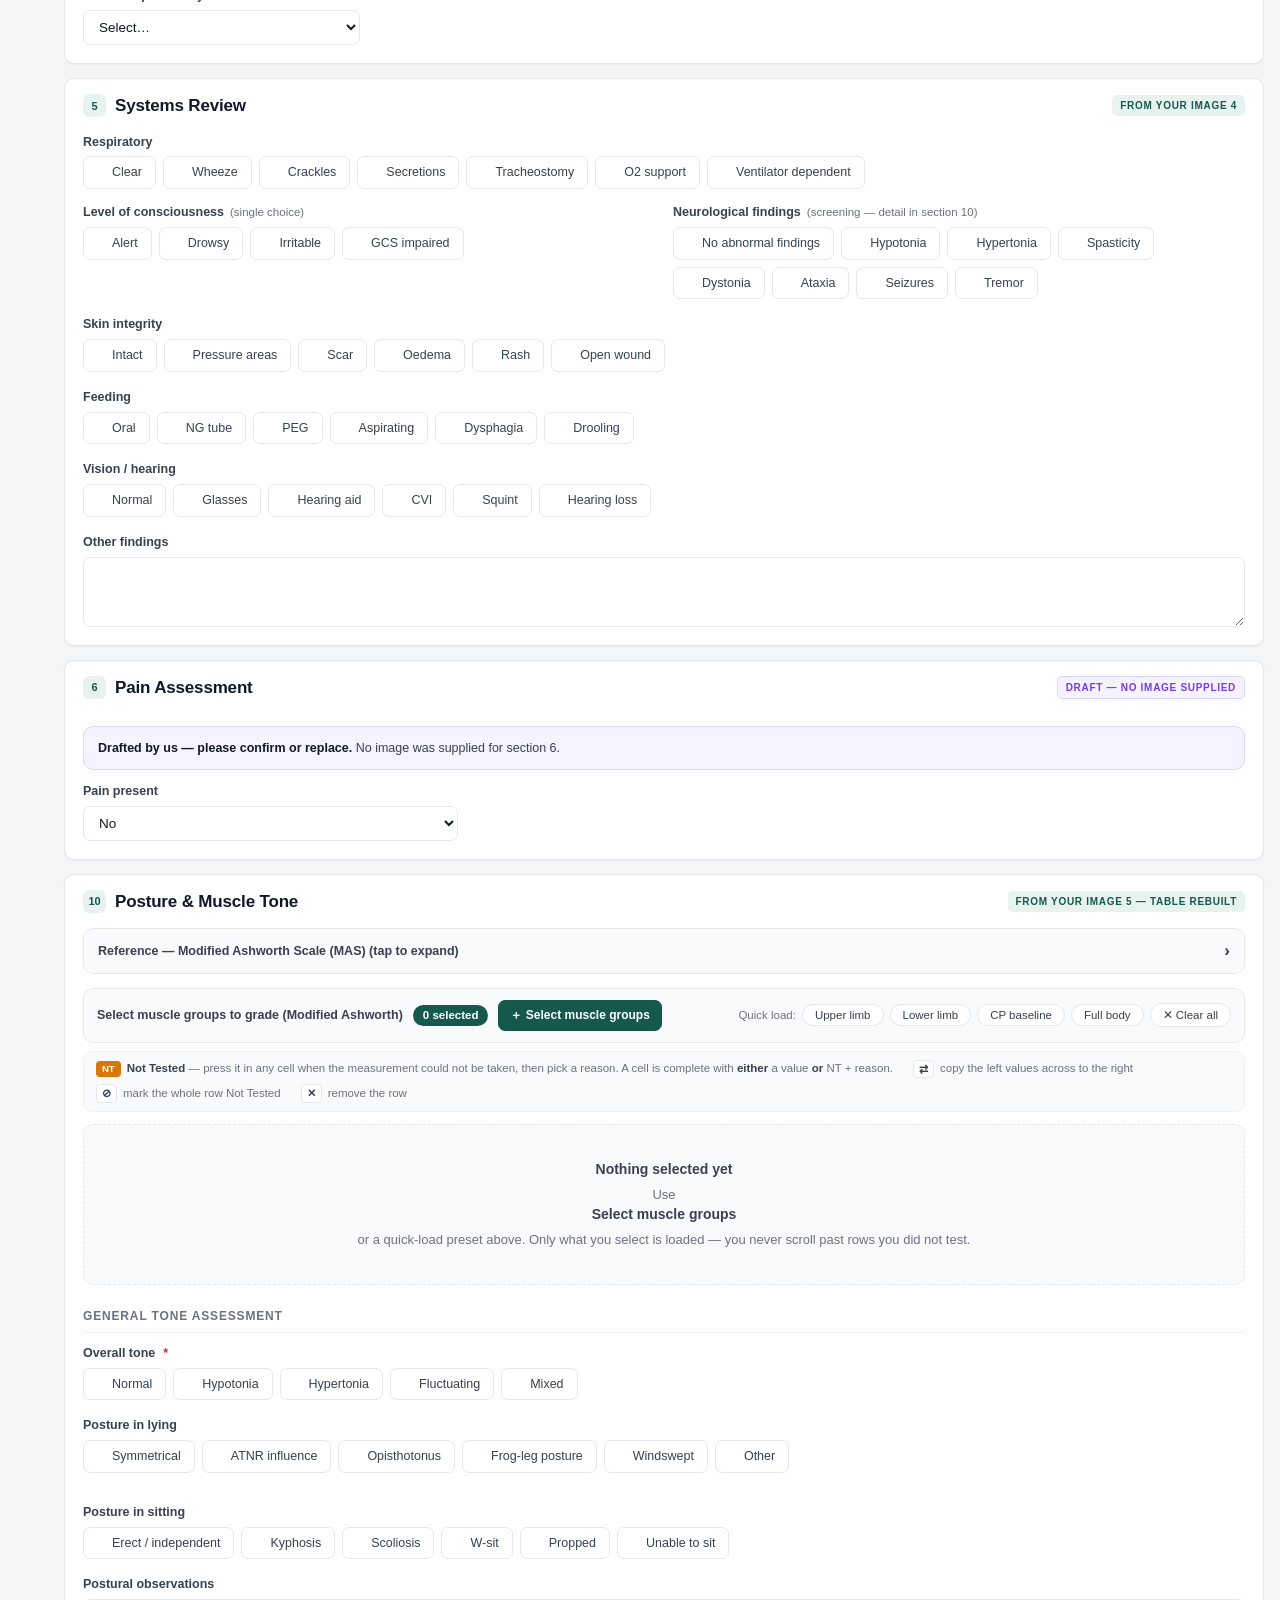
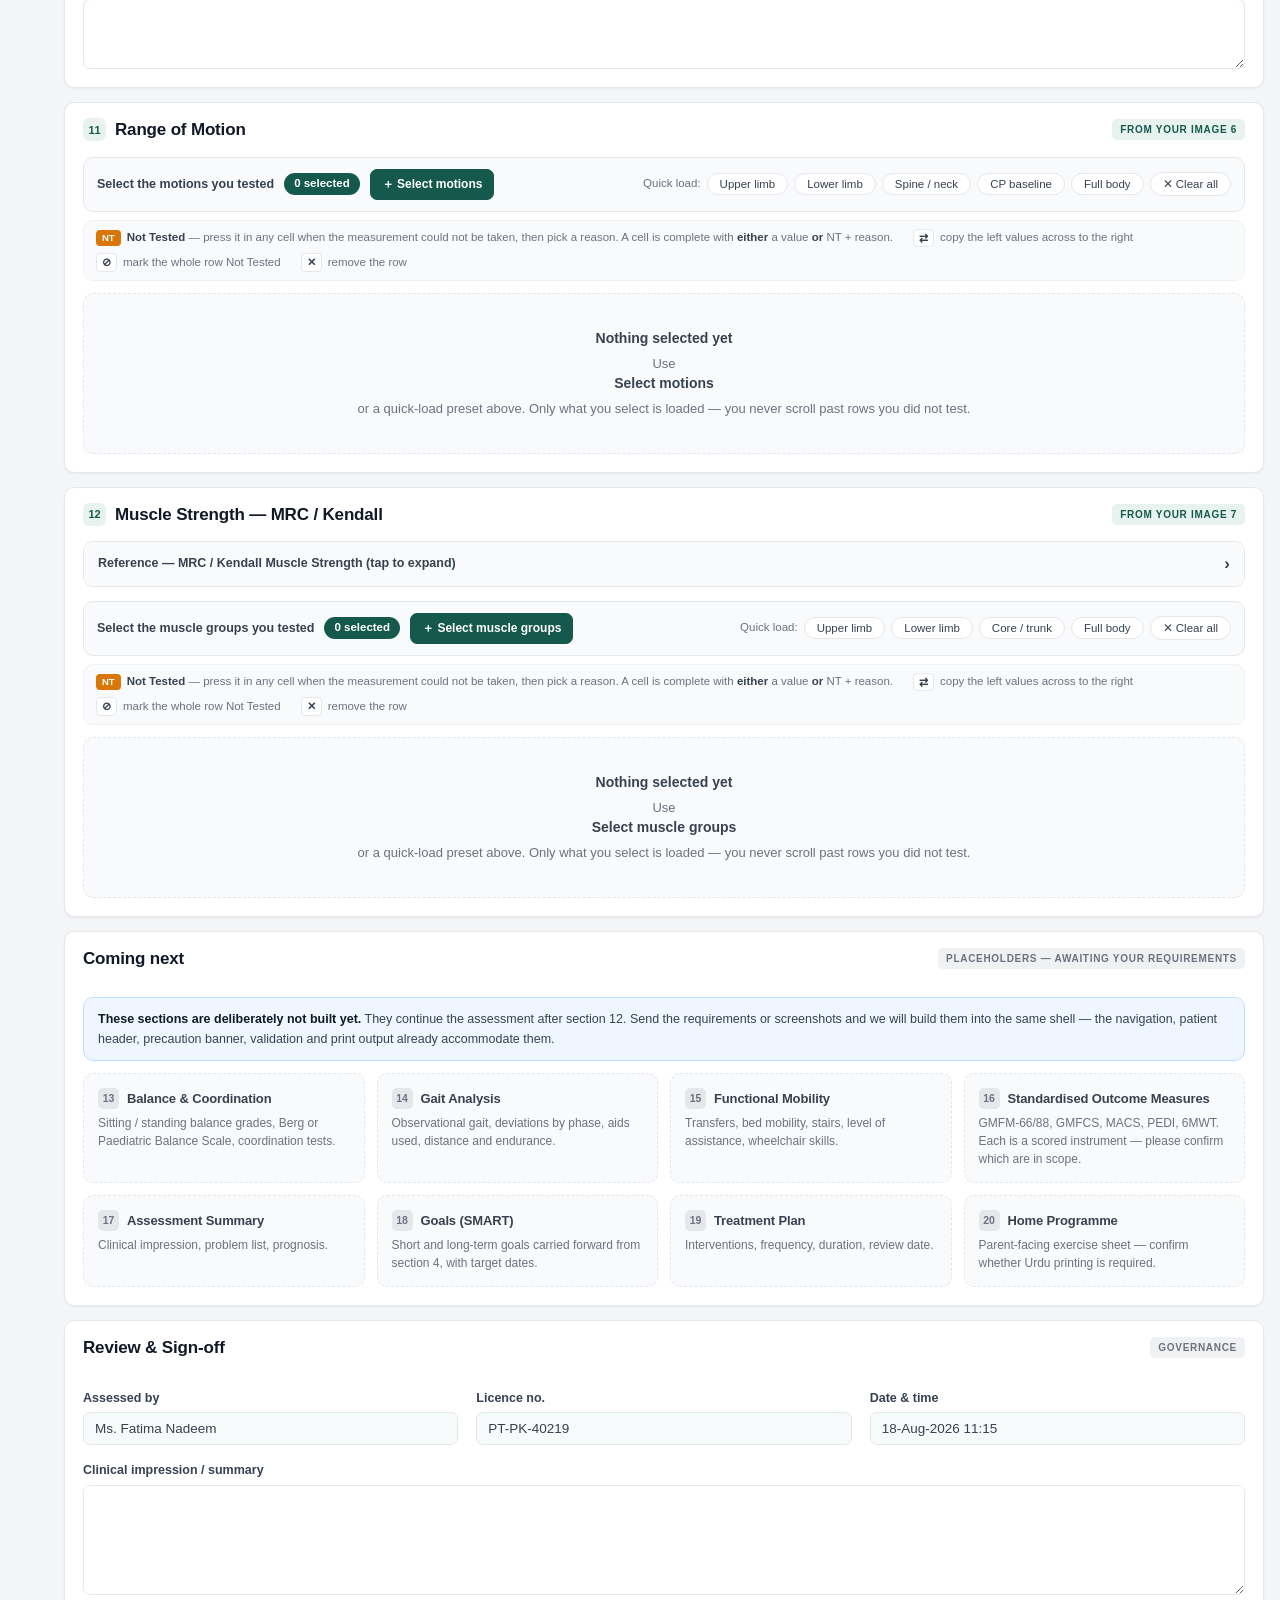
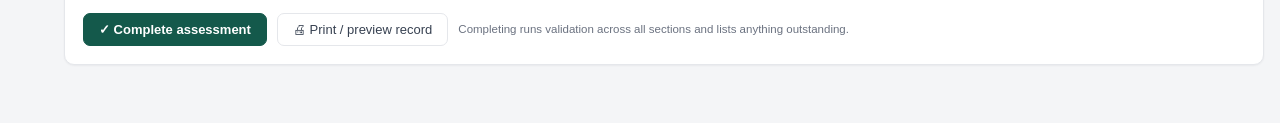
==== commit d8646da0: "V1-Presented" ====
--- a/assessment.html
+++ b/assessment.html
@@ -7,69 +7,49 @@
 <link rel="stylesheet" href="assets/css/theme.css">
 <link rel="stylesheet" href="assets/css/print.css">
 </head>
-<body>
+<body class="hide-notes">
 
 <div class="proto-ribbon">Prototype for client review — <b>demonstration data only</b>, no live patient records</div>
 
-<div class="appbar">
-  <div class="brand"><span class="mark">T</span> Rehabilitation Module</div>
-  <span class="crumb">Registration › Vitals › OPD › Referral › <b>Rehab Assessment</b></span>
-  <span class="spacer"></span>
-  <label class="toolbar-toggle" title="Show the notes explaining what we changed from your original form and why">
-    <input type="checkbox" id="toggleNotes" checked> Show change notes
-  </label>
-  <label class="toolbar-toggle" title="Show values from the previous assessment beside each field">
-    <input type="checkbox" id="toggleCompare"> Compare with 12-Jul-2026
-  </label>
-  <button class="btn sm" onclick="window.print()">🖨 Print</button>
-  <a class="btn sm" href="index.html">Exit</a>
-</div>
-
-<div class="patient-bar" id="patientBar"></div>
-
-<div class="layout">
-  <!-- ============================ SECTION RAIL ============================ -->
-  <nav class="rail" id="rail">
-    <h4>Assessment sections</h4>
-    <div class="rail-item" data-sec="1"><span class="rail-num">1</span><span class="rail-txt">Patient &amp; Visit Details</span></div>
-    <div class="rail-item" data-sec="2"><span class="rail-num">2</span><span class="rail-txt">Diagnosis &amp; Medical History</span></div>
-    <div class="rail-item" data-sec="3"><span class="rail-num">3</span><span class="rail-txt">Birth &amp; Developmental History</span></div>
-    <div class="rail-item" data-sec="4"><span class="rail-num">4</span><span class="rail-txt">Presenting Complaint &amp; Goals</span></div>
-    <div class="rail-item" data-sec="5"><span class="rail-num">5</span><span class="rail-txt">Systems Review</span></div>
-    <div class="rail-item draft" data-sec="6"><span class="rail-num">6</span><span class="rail-txt">Pain Assessment</span></div>
-    <div class="rail-item draft" data-sec="7"><span class="rail-num">7</span><span class="rail-txt">Anthropometry &amp; Observation</span></div>
-    <div class="rail-item draft" data-sec="8"><span class="rail-num">8</span><span class="rail-txt">Reflexes &amp; Reactions</span></div>
-    <div class="rail-item draft" data-sec="9"><span class="rail-num">9</span><span class="rail-txt">Sensory Assessment</span></div>
-    <div class="rail-item" data-sec="10"><span class="rail-num">10</span><span class="rail-txt">Posture &amp; Muscle Tone</span></div>
-    <div class="rail-item" data-sec="11"><span class="rail-num">11</span><span class="rail-txt">Range of Motion</span></div>
-    <div class="rail-item" data-sec="12"><span class="rail-num">12</span><span class="rail-txt">Muscle Strength</span></div>
-    <h4>Next — awaiting your requirements</h4>
-    <div class="rail-item placeholder" data-sec="13"><span class="rail-num">13</span><span class="rail-txt">Coming next (placeholders)</span></div>
-    <div class="rail-item" data-sec="99"><span class="rail-num">✓</span><span class="rail-txt">Review &amp; Sign-off</span></div>
-  </nav>
-
-  <!-- ============================== MAIN ================================== -->
-  <main class="main" id="main">
+<div class="page"><div class="wrap">
+
+  <div id="patientBar"></div>
+
+  <div class="pagebar">
+    <h1>Rehabilitation Assessment</h1>
+    <span class="hint">Sections 1&ndash;12 built from your form &middot; 13+ awaiting requirements</span>
+    <span class="spacer"></span>
+    <button class="btn sm tgl" type="button" id="btnNotes" aria-pressed="false"
+      title="Show the notes explaining what we changed from your original form and why. Hidden by default.">
+      &#9679; Show change notes <span class="cnt" id="notesCount"></span>
+    </button>
+    <button class="btn sm tgl" type="button" id="btnCompare" aria-pressed="false"
+      title="Show values from the previous assessment beside each measurement">
+      &#8635; Compare with 12-Jul-2026
+    </button>
+    <div class="sec-toggle" id="secToggle">
+      <button class="tbtn" type="button" id="secToggleBtn">Toggle Sections</button>
+      <div class="sec-menu" id="secMenu"></div>
+    </div>
+  </div>
 
   <div class="vsummary" id="vsummary"></div>
 
+
   <!-- ===================== 1. PATIENT & VISIT DETAILS ==================== -->
-  <section class="section" id="sec-1">
-    <div class="sec-head"><h2>1. Patient &amp; Visit Details</h2><span class="sec-tag">Draft — no image supplied</span></div>
-    <div class="card">
+  <section class="card" id="sec-1" data-num="1" data-title="Patient &amp; Visit Details">
+    <div class="ch"><h2><span class="num">1</span> Patient &amp; Visit Details</h2><span class="tag draft">Draft — no image supplied</span></div>
+    <div class="cb">
       <div class="callout draft"><b>Section drafted by us.</b> You supplied images for sections 2, 3, 4, 5, 10, 11 and 12. Sections 1 and 6–9 were referenced by your numbering but no image was provided, so we have drafted a reasoned version. Send us the originals and we will replace these.</div>
 
       <details class="change-note" open>
-        <summary>Why this section is mostly read-only</summary>
-        <div class="cn-body">
-          <p><span class="cn-k">What changed</span> — Patient identity, visit and vitals are <b>not re-typed here</b>. They are pulled from Registration, the Visit record and Vital Signs and shown as read-only cards with a badge saying where each value came from.</p>
-          <p><span class="cn-k">Why</span> — When the same field is typed in two departments, the two copies disagree within weeks and nobody knows which is correct. One owner per field is the only way to keep a multi-department record trustworthy.</p>
-          <p><span class="cn-k">Effect for the therapist</span> — Fewer fields to fill, and the demographic data on the physio record always matches the front desk.</p>
-        </div>
-      </details>
-
-      <div class="sub">Inherited from Registration &amp; Visit</div>
-      <div class="grid3" id="inheritedPatient"></div>
+        <summary>Patient identity is not repeated in this section</summary>
+        <div class="cn-body">
+          <p><span class="cn-k">What changed</span> — Name, MRN, age, sex, contact, clinic, vitals and the referral source are <b>not re-typed or re-listed here</b>. They already sit in the patient header at the top of the page, where they stay visible while the therapist scrolls. This section holds only what the rehabilitation department itself records.</p>
+          <p><span class="cn-k">Why</span> — When the same field is typed in two departments, the two copies disagree within weeks and nobody knows which is correct. And repeating read-only demographics inside the form pushes the fields that <i>do</i> need filling further down the page for no benefit.</p>
+          <p><span class="cn-k">Effect for the therapist</span> — Fewer fields to fill, identity always in view, and the demographic data on the physio record always matches the front desk.</p>
+        </div>
+      </details>
 
       <div class="sub">Recorded by the rehabilitation department</div>
       <div class="grid3">
@@ -118,9 +98,9 @@
   </section>
 
   <!-- ================== 2. DIAGNOSIS & MEDICAL HISTORY ================== -->
-  <section class="section" id="sec-2">
-    <div class="sec-head"><h2>2. Diagnosis &amp; Medical History</h2><span class="sec-tag">From your image 1</span></div>
-    <div class="card">
+  <section class="card" id="sec-2" data-num="2" data-title="Diagnosis &amp; Medical History">
+    <div class="ch"><h2><span class="num">2</span> Diagnosis &amp; Medical History</h2><span class="tag src">From your image 1</span></div>
+    <div class="cb">
 
       <details class="change-note" open>
         <summary>"will be in OPD" / "will be in rehab" — how we handled it</summary>
@@ -171,9 +151,9 @@
   </section>
 
   <!-- ============= 3. BIRTH & DEVELOPMENTAL HISTORY ==================== -->
-  <section class="section" id="sec-3">
-    <div class="sec-head"><h2>3. Birth &amp; Developmental History</h2><span class="sec-tag">From your image 2</span></div>
-    <div class="card">
+  <section class="card" id="sec-3" data-num="3" data-title="Birth &amp; Developmental History">
+    <div class="ch"><h2><span class="num">3</span> Birth &amp; Developmental History</h2><span class="tag src">From your image 2</span></div>
+    <div class="cb">
       <div class="callout"><b>Captured once, carried forward.</b> Birth and developmental history does not change between visits. On a re-assessment this section loads read-only with an <b>Amend</b> action, so the therapist never re-types it.</div>
 
       <div class="sub">Birth history</div>
@@ -232,9 +212,9 @@
   </section>
 
   <!-- ================= 4. PRESENTING COMPLAINT & GOALS ================= -->
-  <section class="section" id="sec-4">
-    <div class="sec-head"><h2>4. Presenting Complaint &amp; Goals</h2><span class="sec-tag">From your image 3</span></div>
-    <div class="card">
+  <section class="card" id="sec-4" data-num="4" data-title="Presenting Complaint &amp; Goals">
+    <div class="ch"><h2><span class="num">4</span> Presenting Complaint &amp; Goals</h2><span class="tag src">From your image 3</span></div>
+    <div class="cb">
 
       <details class="change-note" open>
         <summary>Complaints and factors are pick-then-type, not type-only</summary>
@@ -294,9 +274,9 @@
   </section>
 
   <!-- ========================= 5. SYSTEMS REVIEW ======================= -->
-  <section class="section" id="sec-5">
-    <div class="sec-head"><h2>5. Systems Review</h2><span class="sec-tag">From your image 4</span></div>
-    <div class="card">
+  <section class="card" id="sec-5" data-num="5" data-title="Systems Review">
+    <div class="ch"><h2><span class="num">5</span> Systems Review</h2><span class="tag src">From your image 4</span></div>
+    <div class="cb">
 
       <details class="change-note" open>
         <summary>"Radio Selection" changed to multi-select — this one matters</summary>
@@ -329,9 +309,9 @@
   </section>
 
   <!-- ==================== 6-9 DRAFT SECTIONS ========================== -->
-  <section class="section" id="sec-6">
-    <div class="sec-head"><h2>6. Pain Assessment</h2><span class="sec-tag">Draft — no image supplied</span></div>
-    <div class="card">
+  <section class="card" id="sec-6" data-num="6" data-title="Pain Assessment">
+    <div class="ch"><h2><span class="num">6</span> Pain Assessment</h2><span class="tag draft">Draft — no image supplied</span></div>
+    <div class="cb">
       <div class="callout draft"><b>Drafted by us — please confirm or replace.</b> No image was supplied for section 6.</div>
       <details class="change-note" open>
         <summary>The pain scale is chosen by the child's age, automatically</summary>
@@ -350,9 +330,9 @@
     </div>
   </section>
 
-  <section class="section" id="sec-7">
-    <div class="sec-head"><h2>7. Anthropometry &amp; Observation</h2><span class="sec-tag">Draft — no image supplied</span></div>
-    <div class="card">
+  <section class="card hidden" id="sec-7" data-hidden="1" data-num="7" data-title="Anthropometry &amp; Observation">
+    <div class="ch"><h2><span class="num">7</span> Anthropometry &amp; Observation</h2><span class="tag draft">Draft — no image supplied</span></div>
+    <div class="cb">
       <div class="callout draft"><b>Drafted by us — please confirm or replace.</b></div>
       <div class="callout"><b>Weight, height and head circumference come from Vital Signs</b> and are shown read-only. Only measurements a physiotherapist takes — limb length, girth, leg-length discrepancy — are entered here.</div>
       <div class="grid4" id="anthro"></div>
@@ -365,9 +345,9 @@
     </div>
   </section>
 
-  <section class="section" id="sec-8">
-    <div class="sec-head"><h2>8. Reflexes &amp; Reactions</h2><span class="sec-tag">Draft — no image supplied</span></div>
-    <div class="card">
+  <section class="card hidden" id="sec-8" data-hidden="1" data-num="8" data-title="Reflexes &amp; Reactions">
+    <div class="ch"><h2><span class="num">8</span> Reflexes &amp; Reactions</h2><span class="tag draft">Draft — no image supplied</span></div>
+    <div class="cb">
       <div class="callout draft"><b>Drafted by us — please confirm or replace.</b> Primitive reflexes and postural reactions are standard in a paediatric neuro assessment and are missing from the numbering you supplied.</div>
       <div class="sub">Primitive reflexes</div>
       <div id="primitiveReflexes"></div>
@@ -376,9 +356,9 @@
     </div>
   </section>
 
-  <section class="section" id="sec-9">
-    <div class="sec-head"><h2>9. Sensory Assessment</h2><span class="sec-tag">Draft — no image supplied</span></div>
-    <div class="card">
+  <section class="card hidden" id="sec-9" data-hidden="1" data-num="9" data-title="Sensory Assessment">
+    <div class="ch"><h2><span class="num">9</span> Sensory Assessment</h2><span class="tag draft">Draft — no image supplied</span></div>
+    <div class="cb">
       <div class="callout draft"><b>Drafted by us — please confirm or replace.</b></div>
       <div class="grid2" id="sensory"></div>
       <div class="field" style="margin-top:14px"><label>Sensory processing observations</label><textarea data-field="sensoryNotes" placeholder="Tactile defensiveness, vestibular seeking, response to textures…"></textarea></div>
@@ -386,9 +366,9 @@
   </section>
 
   <!-- ================== 10. POSTURE & MUSCLE TONE ===================== -->
-  <section class="section" id="sec-10">
-    <div class="sec-head"><h2>10. Posture &amp; Muscle Tone</h2><span class="sec-tag">From your image 5 — table rebuilt</span></div>
-    <div class="card">
+  <section class="card" id="sec-10" data-num="10" data-title="Posture &amp; Muscle Tone">
+    <div class="ch"><h2><span class="num">10</span> Posture &amp; Muscle Tone</h2><span class="tag src">From your image 5 — table rebuilt</span></div>
+    <div class="cb">
 
       <details class="change-note" open>
         <summary>The Ashworth table has been rebuilt — please read this one</summary>
@@ -420,9 +400,9 @@
   </section>
 
   <!-- ===================== 11. RANGE OF MOTION ======================== -->
-  <section class="section" id="sec-11">
-    <div class="sec-head"><h2>11. Range of Motion</h2><span class="sec-tag">From your image 6</span></div>
-    <div class="card">
+  <section class="card" id="sec-11" data-num="11" data-title="Range of Motion">
+    <div class="ch"><h2><span class="num">11</span> Range of Motion</h2><span class="tag src">From your image 6</span></div>
+    <div class="cb">
 
       <details class="change-note" open>
         <summary>ROM is recorded in degrees, not as a score out of 4 — decision needed</summary>
@@ -455,9 +435,9 @@
   </section>
 
   <!-- ===================== 12. MUSCLE STRENGTH ======================== -->
-  <section class="section" id="sec-12">
-    <div class="sec-head"><h2>12. Muscle Strength — MRC / Kendall</h2><span class="sec-tag">From your image 7</span></div>
-    <div class="card">
+  <section class="card" id="sec-12" data-num="12" data-title="Muscle Strength — MRC / Kendall">
+    <div class="ch"><h2><span class="num">12</span> Muscle Strength — MRC / Kendall</h2><span class="tag src">From your image 7</span></div>
+    <div class="cb">
 
       <details class="change-note" open>
         <summary>Same select-then-fill pattern as sections 10 and 11</summary>
@@ -474,9 +454,9 @@
   </section>
 
   <!-- ===================== 13+ PLACEHOLDERS =========================== -->
-  <section class="section" id="sec-13">
-    <div class="sec-head"><h2>Coming next</h2><span class="sec-tag">Placeholders — awaiting your requirements</span></div>
-    <div class="card">
+  <section class="card" id="sec-13" data-num="13" data-title="Coming next">
+    <div class="ch"><h2>Coming next</h2><span class="tag">Placeholders — awaiting your requirements</span></div>
+    <div class="cb">
       <div class="callout"><b>These sections are deliberately not built yet.</b> They continue the assessment after section 12. Send the requirements or screenshots and we will build them into the same shell — the navigation, patient header, precaution banner, validation and print output already accommodate them.</div>
       <div class="ph-grid">
         <div class="ph-card"><h5><span class="n">13</span> Balance &amp; Coordination</h5><p>Sitting / standing balance grades, Berg or Paediatric Balance Scale, coordination tests.</p></div>
@@ -492,9 +472,9 @@
   </section>
 
   <!-- ===================== REVIEW & SIGN-OFF ========================== -->
-  <section class="section" id="sec-99">
-    <div class="sec-head"><h2>Review &amp; Sign-off</h2><span class="sec-tag">Governance</span></div>
-    <div class="card">
+  <section class="card" id="sec-99" data-num="99" data-title="Review &amp; Sign-off">
+    <div class="ch"><h2>Review &amp; Sign-off</h2><span class="tag">Governance</span></div>
+    <div class="cb">
       <details class="change-note" open>
         <summary>Sign-off, and what happens after it</summary>
         <div class="cn-body">
@@ -519,17 +499,14 @@
       </div>
     </div>
   </section>
-
-  </main>
-</div>
+</div></div>
 
 <div class="actionbar">
   <div class="save-state"><span class="dot"></span><span id="saveMsg">Draft saved automatically</span></div>
   <div class="progress-mini"><span id="progTxt">0 of 12 sections started</span><span class="bar"><i id="progBar"></i></span></div>
   <span class="spacer"></span>
-  <button class="btn" id="btnPrev">‹ Back</button>
-  <button class="btn" id="btnNext">Next ›</button>
-  <button class="btn primary" id="btnComplete2">✓ Complete assessment</button>
+  <button class="btn" onclick="window.print()">&#128424; Print record</button>
+  <button class="btn primary" id="btnComplete2">&#10003; Complete assessment</button>
 </div>
 
 <div class="print-foot print-only"><span>Rehabilitation Assessment — Ayaan Khan, MRN-2026-04871</span><span>Prototype — demonstration data only</span></div>
--- a/assets/css/theme.css
+++ b/assets/css/theme.css
@@ -1,445 +1,407 @@
 /* ==========================================================================
    Rehab Assessment Prototype — Design System
-   Palette derived from the client's supplied form (teal section headers).
+   Matched to the existing Tranzlo OPD layout: dark-green app bar, module
+   icon rail, flat white cards stacked on a single scrolling page.
    No framework, no build step.
    ========================================================================== */
 
 :root{
-  --teal-900:#083f49; --teal-800:#0a4f5a; --teal-700:#0f6c7b; --teal-600:#14808f;
-  --teal-100:#e2f1f4; --teal-050:#f0f8f9;
-  --ink:#16242b; --ink-2:#3d4f57; --muted:#6b7b83; --line:#d8e5e8; --line-2:#eaf1f3;
-  --bg:#f3f7f8; --card:#ffffff;
-  --red:#b02a1f; --red-bg:#fdeceb; --red-line:#f3c5c1;
-  --amber:#9a6a06; --amber-bg:#fef5e4; --amber-line:#f3ddb0;
-  --green:#12704a; --green-bg:#e7f5ee; --green-line:#b8e0cd;
-  --blue:#1d5fa8; --blue-bg:#eaf2fb; --blue-line:#c2d8f0;
-  --violet:#5b2fb5; --violet-bg:#f4efff; --violet-line:#ddcffa;
-  --radius:8px; --radius-lg:12px;
-  --shadow:0 1px 2px rgba(8,63,73,.06), 0 2px 8px rgba(8,63,73,.06);
-  --shadow-lg:0 8px 30px rgba(8,63,73,.16);
-  --font:"Segoe UI", -apple-system, BlinkMacSystemFont, Roboto, Helvetica, Arial, sans-serif;
-  --rail-w:270px; --header-h:auto;
+  --brand:#14594b; --brand-dk:#0f4539; --brand-lt:#e8f3ef; --brand-mid:#1c7a5e;
+  --ink:#111827; --ink-2:#374151; --muted:#6b7280; --muted-2:#9ca3af;
+  --line:#e5e7eb; --line-2:#f0f1f3; --bg:#f4f5f7; --card:#ffffff; --field-bg:#f9fafb;
+  --blue:#2563eb; --blue-bg:#eff6ff; --blue-line:#bfdbfe;
+  --purple:#7c3aed; --purple-bg:#f5f3ff; --purple-line:#ddd6fe;
+  --red:#dc2626; --red-bg:#fef2f2; --red-line:#fecaca;
+  --amber:#d97706; --amber-bg:#fffbeb; --amber-line:#fde68a;
+  --green:#059669; --green-bg:#ecfdf5; --green-line:#a7f3d0;
+  --radius:10px; --radius-sm:7px;
+  --shadow:0 1px 2px rgba(16,24,40,.05);
+  --shadow-md:0 4px 14px rgba(16,24,40,.09);
+  --shadow-lg:0 16px 48px rgba(16,24,40,.18);
+  --font:"Segoe UI",-apple-system,BlinkMacSystemFont,Roboto,Helvetica,Arial,sans-serif;
+  --side-w:48px; --bar-h:52px;
 }
 
 *{box-sizing:border-box}
 html,body{margin:0;padding:0}
-body{
-  font-family:var(--font); color:var(--ink); background:var(--bg);
-  font-size:14px; line-height:1.5; -webkit-font-smoothing:antialiased;
-}
-a{color:var(--teal-700)}
-h1,h2,h3,h4{margin:0; font-weight:700; letter-spacing:-.01em}
-
-/* ---------- Prototype ribbon ---------------------------------------------- */
+body{font-family:var(--font);color:var(--ink);background:var(--bg);font-size:14px;line-height:1.5;-webkit-font-smoothing:antialiased}
+a{color:var(--brand);text-decoration:none}
+h1,h2,h3,h4,h5{margin:0;font-weight:600;letter-spacing:-.01em}
+
+/* ---------- Prototype ribbon ------------------------------------------------ */
 .proto-ribbon{
-  background:repeating-linear-gradient(45deg,#2b3a41,#2b3a41 12px,#233036 12px,#233036 24px);
-  color:#fff; font-size:11px; letter-spacing:.14em; text-transform:uppercase;
-  text-align:center; padding:5px 10px; font-weight:600;
-}
-.proto-ribbon b{color:#ffd479}
-
-/* ---------- App chrome ----------------------------------------------------- */
+  position:fixed;top:0;left:0;right:0;z-index:80;
+  background:#111827;color:#fff;font-size:10.5px;letter-spacing:.13em;text-transform:uppercase;
+  text-align:center;padding:4px 10px;font-weight:600;
+}
+.proto-ribbon b{color:#fbbf24}
+
+/* ---------- Module icon rail ------------------------------------------------- */
+.side{
+  position:fixed;top:22px;left:0;bottom:0;width:var(--side-w);background:var(--card);
+  border-right:1px solid var(--line);z-index:70;display:flex;flex-direction:column;
+  align-items:center;padding:8px 0;gap:2px;overflow-y:auto;overflow-x:hidden;
+}
+.side::-webkit-scrollbar{width:0}
+.side a{
+  width:38px;min-height:38px;border-radius:8px;display:flex;flex-direction:column;
+  align-items:center;justify-content:center;gap:1px;color:var(--muted);flex:none;
+  font-size:8.5px;font-weight:700;letter-spacing:.02em;text-align:center;padding:3px 0;
+}
+.side a .ico{font-size:15px;line-height:1}
+.side a:hover{background:var(--line-2);color:var(--ink-2)}
+.side a.on{background:var(--brand-lt);color:var(--brand)}
+.side a.on .ico{filter:none}
+.side .sep{width:24px;height:1px;background:var(--line);margin:5px 0;flex:none}
+
+/* ---------- App bar ----------------------------------------------------------- */
 .appbar{
-  background:var(--teal-800); color:#fff; padding:10px 18px;
-  display:flex; align-items:center; gap:14px; flex-wrap:wrap;
-}
-.appbar .brand{font-weight:700; font-size:15px; letter-spacing:.02em; display:flex; align-items:center; gap:9px}
-.appbar .brand .mark{
-  width:26px;height:26px;border-radius:6px;background:#fff;color:var(--teal-800);
-  display:grid;place-items:center;font-size:13px;font-weight:800;
-}
+  position:fixed;top:22px;left:var(--side-w);right:0;height:var(--bar-h);z-index:60;
+  background:var(--brand);color:#fff;display:flex;align-items:center;gap:14px;padding:0 16px;
+}
+.appbar .brand{font-size:16px;font-weight:600;letter-spacing:.01em}
 .appbar .spacer{flex:1}
-.appbar .crumb{font-size:12px;color:#b8dde3}
-.appbar .crumb b{color:#fff}
-
-/* ---------- Patient header ------------------------------------------------- */
-.patient-bar{
-  position:sticky; top:0; z-index:40; background:var(--card);
-  border-bottom:1px solid var(--line); box-shadow:var(--shadow);
-}
-.patient-main{display:flex; align-items:center; gap:14px; padding:11px 18px; flex-wrap:wrap}
-.avatar{
-  width:44px;height:44px;border-radius:50%;background:var(--teal-100);color:var(--teal-800);
-  display:grid;place-items:center;font-weight:800;font-size:15px;flex:none;
-  border:2px solid #fff; box-shadow:0 0 0 2px var(--teal-100);
-}
-.p-name{font-size:16px;font-weight:700;line-height:1.2}
-.p-meta{font-size:12px;color:var(--muted);margin-top:2px}
-.p-meta span+span:before{content:"·";margin:0 7px;color:var(--line)}
-.vitals{display:flex;gap:7px;flex-wrap:wrap;margin-left:auto}
-.vital{
-  background:var(--teal-050);border:1px solid var(--teal-100);border-radius:20px;
-  padding:3px 11px;font-size:11.5px;color:var(--teal-800);white-space:nowrap;
-}
-.vital b{font-size:13px}
-.vital.warn{background:var(--amber-bg);border-color:var(--amber-line);color:var(--amber)}
-.status-pill{
-  font-size:11px;font-weight:700;text-transform:uppercase;letter-spacing:.08em;
-  padding:4px 11px;border-radius:20px;background:var(--amber-bg);color:var(--amber);
-  border:1px solid var(--amber-line);
-}
-.status-pill.signed{background:var(--green-bg);color:var(--green);border-color:var(--green-line)}
-
-/* ---------- Precaution banner (C06) ---------------------------------------- */
+.appbar .goto{
+  background:rgba(255,255,255,.13);border:1px solid rgba(255,255,255,.16);border-radius:7px;
+  padding:5px 9px;font-size:12.5px;color:#dbeae5;display:flex;align-items:center;gap:8px;cursor:pointer;
+}
+.appbar .goto kbd{background:rgba(255,255,255,.9);color:var(--brand-dk);border-radius:4px;padding:1px 5px;font-size:10.5px;font-family:inherit;font-weight:700}
+.appbar .company{
+  position:relative;border:1px solid rgba(255,255,255,.35);border-radius:7px;padding:7px 30px 7px 11px;
+  font-size:13px;font-weight:600;min-width:190px;cursor:pointer;
+}
+.appbar .company:after{content:"⌄";position:absolute;right:11px;top:2px;font-size:15px;opacity:.85}
+.appbar .company i{
+  position:absolute;top:-8px;left:9px;background:var(--brand);padding:0 5px;
+  font-size:10px;font-style:normal;font-weight:400;color:#c7ded6;
+}
+.appbar .usr{font-size:13.5px;font-weight:500}
+.appbar .icobtn{font-size:16px;opacity:.9;cursor:pointer}
+.appbar .lnk{color:#cfe6de;font-size:12.5px;border:1px solid rgba(255,255,255,.28);border-radius:7px;padding:5px 11px;font-weight:500}
+.appbar .lnk:hover{background:rgba(255,255,255,.12);color:#fff}
+.appbar .lnk.solid{background:#fff;color:var(--brand);border-color:#fff;font-weight:600}
+
+/* ---------- Page shell --------------------------------------------------------- */
+.page{margin:calc(22px + var(--bar-h)) 0 0 var(--side-w);padding:14px 16px 44px}
+.wrap{max-width:1320px;margin:0 auto}
+
+/* ---------- Card --------------------------------------------------------------- */
+.card{
+  background:var(--card);border:1px solid var(--line);border-radius:var(--radius);
+  box-shadow:var(--shadow);margin-bottom:14px;overflow:hidden;
+}
+.card > .ch{
+  display:flex;align-items:center;gap:11px;padding:14px 18px 0;
+}
+.card > .ch h2{font-size:17px;font-weight:600;color:var(--ink);display:flex;align-items:center;gap:9px}
+.card > .ch .num{
+  width:23px;height:23px;border-radius:6px;background:var(--brand-lt);color:var(--brand);
+  display:grid;place-items:center;font-size:11px;font-weight:700;flex:none;
+}
+.card > .ch .tag{
+  margin-left:auto;font-size:10px;font-weight:700;letter-spacing:.07em;text-transform:uppercase;
+  border-radius:5px;padding:3px 8px;background:var(--line-2);color:var(--muted);white-space:nowrap;
+}
+.card > .ch .tag.draft{background:var(--purple-bg);color:var(--purple);border:1px solid var(--purple-line)}
+.card > .ch .tag.src{background:var(--brand-lt);color:var(--brand)}
+.card > .cb{padding:14px 18px 18px}
+.card.hidden{display:none}
+
+.sub{
+  font-size:12px;font-weight:700;color:var(--muted);text-transform:uppercase;letter-spacing:.07em;
+  margin:22px 0 11px;padding-bottom:7px;border-bottom:1px solid var(--line-2);
+}
+.sub:first-child{margin-top:0}
+
+/* ---------- Patient header card --------------------------------------------------- */
+.pcard{background:var(--card);border:1px solid var(--line);border-radius:var(--radius);box-shadow:var(--shadow);margin-bottom:14px;padding:14px 18px}
+.prow1{display:flex;align-items:center;gap:9px;flex-wrap:wrap}
+.pname{font-size:19px;font-weight:700;color:var(--ink)}
+.badge{font-size:11px;font-weight:700;border-radius:5px;padding:3px 8px;white-space:nowrap}
+.badge.mr{background:var(--blue);color:#fff}
+.badge.trg{background:var(--green);color:#fff}
+.pmeta{margin-left:auto;text-align:right;font-size:12px;color:var(--muted);line-height:1.65}
+.pmeta b{color:var(--ink-2);font-weight:600}
+.prow2{display:flex;align-items:center;gap:8px;flex-wrap:wrap;margin-top:10px}
+.pchip{
+  display:inline-flex;align-items:center;gap:6px;border:1px solid var(--line);border-radius:20px;
+  padding:4px 12px;font-size:12.5px;color:var(--ink-2);background:var(--card);white-space:nowrap;
+}
+.pchip .ic{opacity:.7}
+.prow3{display:flex;align-items:center;gap:8px;flex-wrap:wrap;margin-top:12px;padding-top:12px;border-top:1px solid var(--line-2)}
+.prow3 .spacer{flex:1}
+
+/* ---------- Precaution banner --------------------------------------------------- */
 .precaution-banner{
-  background:var(--red-bg); border-top:1px solid var(--red-line);
-  border-bottom:2px solid var(--red); padding:8px 18px;
-  display:flex; align-items:center; gap:11px; flex-wrap:wrap;
-}
-.precaution-banner .pb-label{
-  font-weight:800;color:var(--red);font-size:11.5px;letter-spacing:.09em;text-transform:uppercase;
-  display:flex;align-items:center;gap:6px;
-}
+  background:var(--red-bg);border:1px solid var(--red-line);border-left:4px solid var(--red);
+  border-radius:var(--radius);padding:9px 14px;margin-bottom:14px;
+  display:flex;align-items:center;gap:11px;flex-wrap:wrap;
+}
+.precaution-banner .pb-label{font-weight:700;color:var(--red);font-size:11.5px;letter-spacing:.06em;text-transform:uppercase;display:flex;align-items:center;gap:6px}
 .precaution-banner .pb-items{display:flex;gap:7px;flex-wrap:wrap}
-.pb-chip{
-  background:#fff;border:1px solid var(--red-line);color:var(--red);
-  border-radius:6px;padding:2px 9px;font-size:12px;font-weight:600;
-}
+.pb-chip{background:#fff;border:1px solid var(--red-line);color:var(--red);border-radius:6px;padding:3px 10px;font-size:12px;font-weight:600}
 .pb-chip small{font-weight:400;color:var(--ink-2);display:block;font-size:11px}
 .precaution-banner.empty{display:none}
-
-/* ---------- Layout ---------------------------------------------------------- */
-.layout{display:flex; align-items:flex-start; gap:0}
-.rail{
-  width:var(--rail-w); flex:none; background:var(--card); border-right:1px solid var(--line);
-  position:sticky; top:66px; max-height:calc(100vh - 66px); overflow-y:auto; padding:12px 0 30px;
-}
-.rail h4{
-  font-size:10.5px;text-transform:uppercase;letter-spacing:.11em;color:var(--muted);
-  padding:10px 18px 6px; font-weight:700;
-}
-.rail-item{
-  display:flex;align-items:center;gap:10px;padding:8px 18px;cursor:pointer;
-  border-left:3px solid transparent;font-size:13px;color:var(--ink-2);
-}
-.rail-item:hover{background:var(--teal-050)}
-.rail-item.active{background:var(--teal-050);border-left-color:var(--teal-700);color:var(--teal-800);font-weight:700}
-.rail-item.draft .rail-txt:after{
-  content:"DRAFT";font-size:8.5px;background:var(--violet-bg);color:var(--violet);
-  border:1px solid var(--violet-line);border-radius:4px;padding:1px 4px;margin-left:6px;
-  font-weight:700;letter-spacing:.06em;vertical-align:1px;
-}
-.rail-item.placeholder{opacity:.55}
-.rail-num{
-  width:22px;height:22px;border-radius:50%;flex:none;display:grid;place-items:center;
-  font-size:11px;font-weight:700;background:var(--line-2);color:var(--muted);
-}
-.rail-item.active .rail-num{background:var(--teal-700);color:#fff}
-.rail-item.state-complete .rail-num{background:var(--green);color:#fff}
-.rail-item.state-partial .rail-num{background:var(--amber);color:#fff}
-.rail-item.state-error .rail-num{background:var(--red);color:#fff}
-.rail-txt{flex:1;line-height:1.25}
-.rail-badge{font-size:10px;font-weight:700;color:var(--red);background:var(--red-bg);border-radius:10px;padding:1px 6px}
-
-.main{flex:1; min-width:0; padding:20px 24px 90px; max-width:1240px}
-
-/* ---------- Section cards ---------------------------------------------------- */
-.section{display:none}
-.section.active{display:block; animation:fade .18s ease}
-@keyframes fade{from{opacity:0;transform:translateY(4px)}to{opacity:1;transform:none}}
-
-.sec-head{
-  background:var(--teal-700); color:#fff; border-radius:var(--radius) var(--radius) 0 0;
-  padding:11px 18px; display:flex; align-items:center; gap:12px;
-}
-.sec-head h2{font-size:16px; text-transform:uppercase; letter-spacing:.045em}
-.sec-head .sec-tag{
-  margin-left:auto;font-size:10px;letter-spacing:.09em;text-transform:uppercase;
-  background:rgba(255,255,255,.16);border:1px solid rgba(255,255,255,.3);
-  border-radius:4px;padding:2px 8px;font-weight:700;
-}
-.card{
-  background:var(--card); border:1px solid var(--line); border-top:none;
-  border-radius:0 0 var(--radius) var(--radius); padding:18px; margin-bottom:20px;
-}
-.card + .sec-head{margin-top:6px}
-.sub{
-  font-size:13px;font-weight:700;color:var(--teal-700);text-transform:uppercase;
-  letter-spacing:.06em;margin:22px 0 10px;padding-bottom:6px;border-bottom:1px solid var(--line-2);
-}
-.sub:first-child{margin-top:0}
-
-/* ---------- Form fields ------------------------------------------------------ */
-.grid2{display:grid;grid-template-columns:repeat(2,minmax(0,1fr));gap:14px 20px}
-.grid3{display:grid;grid-template-columns:repeat(3,minmax(0,1fr));gap:14px 20px}
-.grid4{display:grid;grid-template-columns:repeat(4,minmax(0,1fr));gap:14px 20px}
-@media(max-width:1000px){.grid3,.grid4{grid-template-columns:repeat(2,minmax(0,1fr))}}
-@media(max-width:680px){.grid2,.grid3,.grid4{grid-template-columns:1fr}}
+.precaution-banner.sticky{position:sticky;top:calc(22px + var(--bar-h) + 6px);z-index:30;box-shadow:var(--shadow-md)}
+
+/* ---------- Page title bar ------------------------------------------------------- */
+.pagebar{display:flex;align-items:center;gap:10px;flex-wrap:wrap;margin:2px 0 14px}
+.pagebar h1{font-size:19px;font-weight:600}
+.pagebar .spacer{flex:1}
+@media(max-width:760px){.pagebar h1{width:100%}.pagebar .hint{display:none}}
+
+/* jump highlight */
+section.card.flash{box-shadow:0 0 0 2px var(--brand-mid),var(--shadow-md);transition:box-shadow .2s}
+
+/* ---------- Toggle Sections dropdown ---------------------------------------------- */
+.sec-toggle{position:relative}
+.sec-toggle > .tbtn{
+  border:1px solid var(--line);background:var(--card);border-radius:var(--radius-sm);
+  padding:7px 30px 7px 13px;font-size:13px;font-family:inherit;color:var(--ink-2);cursor:pointer;position:relative;font-weight:500;
+}
+.sec-toggle > .tbtn:after{content:"⌄";position:absolute;right:11px;top:1px;font-size:15px;color:var(--muted)}
+.sec-toggle > .tbtn:hover{border-color:var(--muted-2)}
+.sec-menu{
+  display:none;position:absolute;right:0;top:calc(100% + 5px);z-index:45;width:320px;max-height:64vh;overflow:auto;
+  background:var(--card);border:1px solid var(--line);border-radius:var(--radius);box-shadow:var(--shadow-lg);padding:6px;
+}
+.sec-toggle.open .sec-menu{display:block}
+.sec-menu .mhead{
+  display:flex;align-items:center;gap:8px;padding:7px 9px 8px;font-size:10.5px;text-transform:uppercase;
+  letter-spacing:.09em;color:var(--muted);font-weight:700;border-bottom:1px solid var(--line-2);margin-bottom:4px;
+}
+.sec-menu .mhead a{margin-left:auto;font-size:11px;letter-spacing:0;text-transform:none;font-weight:600;cursor:pointer}
+.sec-item{display:flex;align-items:center;gap:9px;padding:6px 9px;border-radius:var(--radius-sm);font-size:13px;color:var(--ink-2)}
+.sec-item:hover{background:var(--line-2)}
+.sec-item input{accent-color:var(--brand);width:15px;height:15px;flex:none;cursor:pointer}
+.sec-item .jump{flex:1;cursor:pointer;display:flex;align-items:center;gap:9px;min-width:0}
+.sec-item .n{
+  width:21px;height:21px;border-radius:5px;background:var(--line-2);color:var(--muted);
+  display:grid;place-items:center;font-size:10.5px;font-weight:700;flex:none;
+}
+.sec-item .t{flex:1;white-space:nowrap;overflow:hidden;text-overflow:ellipsis}
+.sec-item.state-partial .n{background:var(--amber-bg);color:var(--amber)}
+.sec-item.state-complete .n{background:var(--green-bg);color:var(--green)}
+.sec-item.state-error .n{background:var(--red);color:#fff}
+.sec-item.is-off .t{color:var(--muted-2)}
+.sec-item.is-draft .t:after{
+  content:"DRAFT";font-size:8.5px;background:var(--purple-bg);color:var(--purple);border:1px solid var(--purple-line);
+  border-radius:4px;padding:1px 4px;margin-left:6px;font-weight:700;letter-spacing:.05em;vertical-align:1px;
+}
+
+/* ---------- Form fields ------------------------------------------------------------ */
+.grid2{display:grid;grid-template-columns:repeat(2,minmax(0,1fr));gap:14px 18px}
+.grid3{display:grid;grid-template-columns:repeat(3,minmax(0,1fr));gap:14px 18px}
+.grid4{display:grid;grid-template-columns:repeat(4,minmax(0,1fr));gap:14px 18px}
+@media(max-width:1080px){.grid3,.grid4{grid-template-columns:repeat(2,minmax(0,1fr))}}
+@media(max-width:660px){.grid2,.grid3,.grid4{grid-template-columns:1fr}}
 .span2{grid-column:span 2}
-@media(max-width:680px){.span2{grid-column:span 1}}
+@media(max-width:660px){.span2{grid-column:span 1}}
 
 .field{display:flex;flex-direction:column;gap:5px;min-width:0}
-.field > label, .lbl{
-  font-size:12px;font-weight:700;color:var(--ink-2);display:flex;align-items:center;gap:6px;
-}
-.req:after{content:"*";color:var(--red);font-weight:800;margin-left:2px}
+.field > label,.lbl{font-size:12.5px;font-weight:600;color:var(--ink-2);display:flex;align-items:center;gap:6px}
+.req:after{content:"*";color:var(--red);font-weight:700;margin-left:2px}
 .hint{font-size:11.5px;color:var(--muted);font-weight:400}
 input[type=text],input[type=number],input[type=date],input[type=time],select,textarea{
-  font-family:inherit;font-size:13.5px;color:var(--ink);background:#fff;
-  border:1px solid var(--line);border-radius:6px;padding:7px 10px;width:100%;
-  transition:border-color .12s, box-shadow .12s;
-}
-textarea{resize:vertical;min-height:64px;line-height:1.45}
-input:focus,select:focus,textarea:focus{
-  outline:none;border-color:var(--teal-600);box-shadow:0 0 0 3px rgba(20,128,143,.14);
-}
-input.invalid,select.invalid,textarea.invalid{border-color:var(--red);background:#fffafa}
+  font-family:inherit;font-size:13.5px;color:var(--ink);background:var(--card);
+  border:1px solid var(--line);border-radius:var(--radius-sm);padding:8px 11px;width:100%;
+  transition:border-color .12s,box-shadow .12s;
+}
+textarea{resize:vertical;min-height:70px;line-height:1.5}
+input:focus,select:focus,textarea:focus{outline:none;border-color:var(--brand-mid);box-shadow:0 0 0 3px rgba(28,122,94,.13)}
+input:read-only,textarea:read-only{background:var(--field-bg);color:var(--ink-2)}
+input.invalid,select.invalid,textarea.invalid{border-color:var(--red);background:var(--red-bg)}
 .err-msg{font-size:11.5px;color:var(--red);font-weight:600;display:none}
 .field.has-error .err-msg{display:block}
 
-/* suffix input (C-shared component) */
 .suffix-input{position:relative;display:flex;align-items:center}
-.suffix-input input{padding-right:46px;text-align:left}
+.suffix-input input{padding-right:48px}
 .suffix-input .sfx{
-  position:absolute;right:1px;top:1px;bottom:1px;display:grid;place-items:center;
-  padding:0 9px;font-size:12px;font-weight:700;color:var(--muted);
-  background:var(--line-2);border-left:1px solid var(--line);border-radius:0 5px 5px 0;
-  pointer-events:none;min-width:34px;
-}
-
-/* chips / option pills */
+  position:absolute;right:1px;top:1px;bottom:1px;display:grid;place-items:center;padding:0 10px;
+  font-size:12px;font-weight:600;color:var(--muted);background:var(--field-bg);
+  border-left:1px solid var(--line);border-radius:0 6px 6px 0;pointer-events:none;min-width:36px;
+}
+
+/* option pills */
 .pills{display:flex;flex-wrap:wrap;gap:7px}
 .pill{
   display:inline-flex;align-items:center;gap:6px;cursor:pointer;user-select:none;
-  border:1px solid var(--line);background:#fff;border-radius:20px;padding:5px 13px;
+  border:1px solid var(--line);background:var(--card);border-radius:var(--radius-sm);padding:6px 13px;
   font-size:12.5px;color:var(--ink-2);transition:all .12s;
 }
-.pill:hover{border-color:var(--teal-600);background:var(--teal-050)}
+.pill:hover{border-color:var(--muted-2);background:var(--field-bg)}
 .pill input{display:none}
-.pill.on{background:var(--teal-700);border-color:var(--teal-700);color:#fff;font-weight:600}
+.pill.on{background:var(--blue);border-color:var(--blue);color:#fff;font-weight:600}
 .pill.on.exclusive{background:var(--green);border-color:var(--green)}
 .pill.on.danger{background:var(--red);border-color:var(--red)}
 .pill .tick{opacity:0;font-size:11px}
 .pill.on .tick{opacity:1}
 .pills.invalid{outline:2px solid var(--red-line);outline-offset:4px;border-radius:8px}
 
-/* radio row */
-.radios{display:flex;flex-wrap:wrap;gap:18px}
-.radios label{display:flex;align-items:center;gap:7px;font-size:13px;cursor:pointer}
-.radios input{accent-color:var(--teal-700);width:15px;height:15px}
-
-/* data chips (allergies, diagnoses, goals) */
+.radios{display:flex;flex-wrap:wrap;gap:8px}
+.radios label{
+  display:flex;align-items:center;gap:8px;font-size:12.5px;cursor:pointer;
+  border:1px solid var(--line);border-radius:var(--radius-sm);padding:6px 13px;background:var(--card);
+}
+.radios label:hover{border-color:var(--muted-2)}
+.radios input{accent-color:var(--blue);width:14px;height:14px}
+
+/* data chips */
 .chipset{display:flex;flex-wrap:wrap;gap:7px;align-items:center}
-.dchip{
-  display:inline-flex;align-items:center;gap:7px;border-radius:6px;padding:4px 8px 4px 10px;
-  font-size:12.5px;font-weight:600;border:1px solid var(--line);background:#fff;
-}
-.dchip .x{cursor:pointer;color:var(--muted);font-weight:700;padding:0 2px;border-radius:3px}
+.dchip{display:inline-flex;align-items:center;gap:7px;border-radius:var(--radius-sm);padding:5px 8px 5px 11px;font-size:12.5px;font-weight:500;border:1px solid var(--line);background:var(--card)}
+.dchip .x{cursor:pointer;color:var(--muted-2);font-weight:700;padding:0 3px;border-radius:3px}
 .dchip .x:hover{background:var(--red-bg);color:var(--red)}
-.dchip.sev-high{background:var(--red-bg);border-color:var(--red-line);color:var(--red)}
-.dchip.sev-med{background:var(--amber-bg);border-color:var(--amber-line);color:var(--amber)}
+.dchip.sev-high{background:var(--red-bg);border-color:var(--red-line);color:var(--red);font-weight:600}
+.dchip.sev-med{background:var(--amber-bg);border-color:var(--amber-line);color:var(--amber);font-weight:600}
 .dchip.sev-low{background:var(--blue-bg);border-color:var(--blue-line);color:var(--blue)}
 
-/* ---------- Buttons ---------------------------------------------------------- */
+/* ---------- Buttons ------------------------------------------------------------------ */
 .btn{
-  font-family:inherit;font-size:13px;font-weight:600;border-radius:6px;padding:8px 15px;
-  border:1px solid var(--line);background:#fff;color:var(--ink-2);cursor:pointer;
+  font-family:inherit;font-size:13px;font-weight:500;border-radius:var(--radius-sm);padding:8px 15px;
+  border:1px solid var(--line);background:var(--card);color:var(--ink-2);cursor:pointer;
   display:inline-flex;align-items:center;gap:7px;transition:all .12s;white-space:nowrap;
 }
-.btn:hover{border-color:var(--teal-600);color:var(--teal-800);background:var(--teal-050)}
-.btn.primary{background:var(--teal-700);border-color:var(--teal-700);color:#fff}
-.btn.primary:hover{background:var(--teal-800);border-color:var(--teal-800);color:#fff}
-.btn.ghost{border-color:transparent;background:transparent}
-.btn.sm{font-size:12px;padding:5px 10px}
+.btn:hover{border-color:var(--muted-2);background:var(--field-bg)}
+.btn.primary{background:var(--brand);border-color:var(--brand);color:#fff;font-weight:600}
+.btn.primary:hover{background:var(--brand-dk);border-color:var(--brand-dk);color:#fff}
+.btn.blue{background:var(--blue);border-color:var(--blue);color:#fff;font-weight:600}
+.btn.blue:hover{background:#1d4ed8;border-color:#1d4ed8;color:#fff}
+.btn.purple{background:var(--purple);border-color:var(--purple);color:#fff;font-weight:600}
+.btn.purple:hover{background:#6d28d9;border-color:#6d28d9;color:#fff}
+.btn.save{background:var(--brand-mid);border-color:var(--brand-mid);color:#fff;font-weight:600}
+.btn.sm{font-size:12px;padding:6px 11px}
 .btn.danger{color:var(--red);border-color:var(--red-line)}
 .btn.danger:hover{background:var(--red-bg);border-color:var(--red);color:var(--red)}
 .btn:disabled{opacity:.45;cursor:not-allowed}
 
-/* ---------- Change notes (customer explanation) ------------------------------ */
-.change-note{
-  border:1px solid var(--violet-line); background:var(--violet-bg);
-  border-radius:var(--radius); padding:0; margin:14px 0; overflow:hidden;
-}
-.change-note > summary{
-  cursor:pointer; padding:9px 14px; font-size:12.5px; font-weight:700; color:var(--violet);
-  display:flex; align-items:center; gap:9px; list-style:none;
-}
+/* ---------- Toggle buttons (change notes / comparison) --------------------------- */
+.btn.tgl{border-style:dashed}
+.btn.tgl .cnt{
+  background:var(--line-2);color:var(--muted);border-radius:20px;padding:0 7px;
+  font-size:10.5px;font-weight:700;line-height:17px;
+}
+.btn.tgl.on{background:var(--purple);border-color:var(--purple);color:#fff;border-style:solid;font-weight:600}
+.btn.tgl.on:hover{background:#6d28d9;border-color:#6d28d9;color:#fff}
+.btn.tgl.on .cnt{background:rgba(255,255,255,.25);color:#fff}
+#btnCompare.on{background:var(--blue);border-color:var(--blue);color:#fff}
+#btnCompare.on:hover{background:#1d4ed8;border-color:#1d4ed8}
+
+/* ---------- Change notes ----------------------------------------------------------- */
+.change-note{border:1px solid var(--purple-line);background:var(--purple-bg);border-radius:var(--radius);margin:14px 0;overflow:hidden}
+.change-note > summary{cursor:pointer;padding:9px 14px;font-size:12.5px;font-weight:600;color:var(--purple);display:flex;align-items:center;gap:9px;list-style:none}
 .change-note > summary::-webkit-details-marker{display:none}
-.change-note > summary:before{
-  content:"CHANGE"; font-size:9px; letter-spacing:.1em; background:var(--violet); color:#fff;
-  border-radius:3px; padding:2px 5px; font-weight:800;
-}
-.change-note > summary:after{content:"▸"; margin-left:auto; transition:transform .15s}
+.change-note > summary:before{content:"CHANGE";font-size:9px;letter-spacing:.09em;background:var(--purple);color:#fff;border-radius:4px;padding:2px 6px;font-weight:700}
+.change-note > summary:after{content:"›";margin-left:auto;font-size:17px;transition:transform .15s}
 .change-note[open] > summary:after{transform:rotate(90deg)}
-.change-note .cn-body{padding:0 14px 13px; font-size:12.5px; color:var(--ink-2); line-height:1.6}
-.change-note .cn-body p{margin:5px 0}
-.change-note .cn-body .cn-k{font-weight:700;color:var(--violet);text-transform:uppercase;font-size:10.5px;letter-spacing:.08em}
+.change-note .cn-body{padding:0 14px 13px;font-size:12.5px;color:var(--ink-2);line-height:1.65}
+.change-note .cn-body p{margin:6px 0}
+.change-note .cn-body .cn-k{font-weight:700;color:var(--purple);text-transform:uppercase;font-size:10px;letter-spacing:.08em}
 body.hide-notes .change-note{display:none}
 
-.callout{
-  border-left:3px solid var(--blue); background:var(--blue-bg); border-radius:0 var(--radius) var(--radius) 0;
-  padding:10px 14px; font-size:12.5px; color:var(--ink-2); margin:12px 0;
-}
-.callout.draft{border-left-color:var(--violet);background:var(--violet-bg)}
-.callout.warn{border-left-color:var(--amber);background:var(--amber-bg)}
+.callout{border:1px solid var(--blue-line);background:var(--blue-bg);border-radius:var(--radius);padding:11px 14px;font-size:12.5px;color:var(--ink-2);margin:12px 0;line-height:1.6}
+.callout.draft{border-color:var(--purple-line);background:var(--purple-bg)}
+.callout.warn{border-color:var(--amber-line);background:var(--amber-bg)}
 .callout b{color:var(--ink)}
 
-/* ---------- Inherited field (C11) -------------------------------------------- */
-.inherited{
-  background:var(--teal-050); border:1px dashed var(--teal-100); border-radius:var(--radius);
-  padding:11px 13px;
-}
-.inherited .src{
-  display:flex;align-items:center;gap:7px;font-size:10.5px;text-transform:uppercase;
-  letter-spacing:.08em;font-weight:700;color:var(--teal-700);margin-bottom:5px;
-}
-.inherited .src .dot{width:6px;height:6px;border-radius:50%;background:var(--teal-600)}
+/* ---------- Inherited field --------------------------------------------------------- */
+.inherited{background:var(--field-bg);border:1px solid var(--line);border-left:3px solid var(--brand-mid);border-radius:var(--radius-sm);padding:11px 13px}
+.inherited .src{display:flex;align-items:center;gap:7px;font-size:10.5px;text-transform:uppercase;letter-spacing:.07em;font-weight:700;color:var(--brand);margin-bottom:5px}
+.inherited .src .dot{width:6px;height:6px;border-radius:50%;background:var(--brand-mid);flex:none}
 .inherited .val{font-size:14px;font-weight:600;color:var(--ink)}
-.inherited .val.multi{font-weight:400;font-size:13.5px;line-height:1.55}
-.inherited .amend{margin-left:auto;font-size:11px;color:var(--teal-700);cursor:pointer;text-decoration:underline;font-weight:600}
-
-/* ---------- Reference tables (MAS / MRC) -------------------------------------- */
-details.ref{border:1px solid var(--line);border-radius:var(--radius);margin-bottom:16px;background:#fff}
-details.ref > summary{
-  cursor:pointer;padding:9px 14px;font-size:12.5px;font-weight:700;color:var(--teal-800);
-  background:var(--teal-050);border-radius:var(--radius);list-style:none;display:flex;gap:8px;align-items:center;
-}
+.inherited .val.multi{font-weight:400;font-size:13px;line-height:1.6}
+.inherited .amend{margin-left:auto;font-size:11px;color:var(--blue);cursor:pointer;font-weight:600;white-space:nowrap}
+.inherited .amend:hover{text-decoration:underline}
+
+/* ---------- Reference tables --------------------------------------------------------- */
+details.ref{border:1px solid var(--line);border-radius:var(--radius);margin-bottom:14px;background:var(--card)}
+details.ref > summary{cursor:pointer;padding:9px 14px;font-size:12.5px;font-weight:600;color:var(--ink-2);background:var(--field-bg);border-radius:var(--radius);list-style:none;display:flex;gap:8px;align-items:center}
 details.ref[open] > summary{border-radius:var(--radius) var(--radius) 0 0;border-bottom:1px solid var(--line)}
 details.ref > summary::-webkit-details-marker{display:none}
-details.ref > summary:after{content:"▸";margin-left:auto;transition:transform .15s}
+details.ref > summary:after{content:"›";margin-left:auto;font-size:17px;transition:transform .15s}
 details.ref[open] > summary:after{transform:rotate(90deg)}
 table.ref-tbl{width:100%;border-collapse:collapse;font-size:12.5px}
-table.ref-tbl th{background:var(--teal-700);color:#fff;text-align:left;padding:7px 12px;font-weight:700}
+table.ref-tbl th{background:var(--field-bg);color:var(--ink-2);text-align:left;padding:8px 13px;font-weight:700;border-bottom:1px solid var(--line)}
 table.ref-tbl th:first-child{width:80px;text-align:center}
-table.ref-tbl td{padding:6px 12px;border-top:1px solid var(--line-2);color:var(--ink-2)}
-table.ref-tbl td:first-child{text-align:center;font-weight:800;color:var(--teal-800)}
-table.ref-tbl tr:nth-child(even) td{background:#fafcfc}
-
-/* ---------- Catalogue picker + dynamic grid ----------------------------------- */
-.picker-bar{
-  display:flex;align-items:center;gap:10px;flex-wrap:wrap;
-  background:var(--teal-050);border:1px solid var(--teal-100);border-radius:var(--radius);
-  padding:11px 14px;margin-bottom:14px;
-}
-.picker-bar .pb-title{font-size:12.5px;font-weight:700;color:var(--teal-800)}
-.picker-bar .count{
-  background:var(--teal-700);color:#fff;border-radius:20px;padding:2px 10px;font-size:11.5px;font-weight:700;
-}
-.picker-bar .presets{display:flex;gap:6px;flex-wrap:wrap;margin-left:auto}
-.preset-btn{
-  font-size:11.5px;border:1px dashed var(--teal-600);color:var(--teal-800);background:#fff;
-  border-radius:20px;padding:4px 11px;cursor:pointer;font-weight:600;font-family:inherit;
-}
-.preset-btn:hover{background:var(--teal-700);color:#fff;border-style:solid}
-
-.grid-wrap{border:1px solid var(--line);border-radius:var(--radius);overflow:auto;max-width:100%}
+table.ref-tbl td{padding:7px 13px;border-top:1px solid var(--line-2);color:var(--ink-2)}
+table.ref-tbl td:first-child{text-align:center;font-weight:700;color:var(--ink)}
+
+/* ---------- Catalogue picker + dynamic grid ------------------------------------------- */
+.picker-bar{display:flex;align-items:center;gap:10px;flex-wrap:wrap;background:var(--field-bg);border:1px solid var(--line);border-radius:var(--radius);padding:11px 13px;margin-bottom:12px}
+.picker-bar .pb-title{font-size:12.5px;font-weight:600;color:var(--ink-2)}
+.picker-bar .count{background:var(--brand);color:#fff;border-radius:20px;padding:2px 10px;font-size:11.5px;font-weight:700}
+.picker-bar .presets{display:flex;gap:6px;flex-wrap:wrap;margin-left:auto;align-items:center}
+.preset-btn{font-size:11.5px;border:1px solid var(--line);color:var(--ink-2);background:var(--card);border-radius:20px;padding:4px 12px;cursor:pointer;font-weight:500;font-family:inherit}
+.preset-btn:hover{background:var(--brand);color:#fff;border-color:var(--brand)}
+
+.grid-legend{display:flex;flex-wrap:wrap;gap:6px 20px;align-items:center;font-size:11.5px;color:var(--muted);margin:-4px 0 12px;padding:8px 12px;background:var(--field-bg);border:1px solid var(--line-2);border-radius:var(--radius)}
+.grid-legend > span{display:inline-flex;align-items:center;gap:6px}
+.grid-legend b{color:var(--ink-2)}
+.grid-legend .lg-nt{background:var(--amber);color:#fff;border-radius:4px;padding:1px 6px;font-size:9.5px;font-weight:700}
+.grid-legend .lg-icon{border:1px solid var(--line);border-radius:4px;padding:0 5px;background:var(--card);color:var(--ink-2);font-size:11px}
+
+.grid-wrap{border:1px solid var(--line);border-radius:var(--radius);overflow:auto;max-width:100%;background:var(--card)}
 table.dgrid{width:100%;border-collapse:separate;border-spacing:0;font-size:12.5px;min-width:760px}
-table.dgrid thead th{
-  background:var(--teal-700);color:#fff;font-weight:700;text-align:left;padding:8px 10px;
-  position:sticky;top:0;z-index:2;white-space:nowrap;font-size:11.5px;letter-spacing:.03em;
-}
-table.dgrid thead th.grp{background:var(--teal-800);text-align:center;font-size:10.5px;letter-spacing:.09em}
+table.dgrid thead th{background:var(--field-bg);color:var(--ink-2);font-weight:700;text-align:left;padding:9px 10px;position:sticky;top:0;z-index:2;white-space:nowrap;font-size:11.5px;border-bottom:1px solid var(--line)}
+table.dgrid thead th.grp{text-align:center;font-size:10.5px;letter-spacing:.08em;color:var(--muted);border-bottom:1px solid var(--line-2)}
 table.dgrid td{padding:5px 8px;border-bottom:1px solid var(--line-2);vertical-align:middle}
-table.dgrid tbody tr:hover td{background:var(--teal-050)}
-table.dgrid td.rowname, table.dgrid th.rowname{
-  position:sticky;left:0;background:#fff;z-index:1;font-weight:600;color:var(--ink);
-  border-right:1px solid var(--line);min-width:180px;
-}
-table.dgrid thead th.rowname{background:var(--teal-700);z-index:3}
-table.dgrid tbody tr:hover td.rowname{background:var(--teal-050)}
+table.dgrid tbody tr:hover td{background:#fbfcfd}
+table.dgrid td.rowname,table.dgrid th.rowname{position:sticky;left:0;background:var(--card);z-index:1;font-weight:600;color:var(--ink);border-right:1px solid var(--line);min-width:184px}
+table.dgrid thead th.rowname{background:var(--field-bg);z-index:3}
+table.dgrid tbody tr:hover td.rowname{background:#fbfcfd}
 table.dgrid td.rowname small{display:block;font-weight:400;color:var(--muted);font-size:10.5px}
-.region-row td{
-  background:var(--line-2)!important;font-size:10.5px;font-weight:800;color:var(--ink-2);
-  text-transform:uppercase;letter-spacing:.1em;padding:4px 10px!important;
-}
-.grid-empty{
-  padding:34px 20px;text-align:center;color:var(--muted);font-size:13px;
-  border:1px dashed var(--line);border-radius:var(--radius);background:#fbfdfd;
-}
+.region-row td{background:var(--field-bg)!important;font-size:10.5px;font-weight:700;color:var(--muted);text-transform:uppercase;letter-spacing:.09em;padding:5px 10px!important}
+.grid-empty{padding:34px 20px;text-align:center;color:var(--muted);font-size:13px;border:1px dashed var(--line);border-radius:var(--radius);background:var(--field-bg)}
 .grid-empty b{display:block;color:var(--ink-2);font-size:14px;margin-bottom:5px}
 
-/* measurement cell with Not-Tested (C04) */
 .mcell{display:flex;align-items:center;gap:4px}
-.mcell .suffix-input{flex:1;min-width:72px}
-.mcell .suffix-input input{padding:5px 30px 5px 7px;font-size:13px;text-align:center}
+.mcell .suffix-input{flex:1;min-width:74px}
+.mcell .suffix-input input{padding:5px 30px 5px 8px;font-size:13px;text-align:center}
 .mcell .suffix-input .sfx{min-width:24px;padding:0 5px;font-size:10.5px}
 .mcell select.grade{padding:5px 6px;font-size:13px;text-align:center}
-.nt-btn{
-  flex:none;width:24px;height:24px;border-radius:5px;border:1px solid var(--line);
-  background:#fff;color:var(--muted);font-size:9.5px;font-weight:800;cursor:pointer;
-  font-family:inherit;letter-spacing:-.02em;
-}
+.nt-btn{flex:none;width:25px;height:25px;border-radius:5px;border:1px solid var(--line);background:var(--card);color:var(--muted);font-size:9.5px;font-weight:700;cursor:pointer;font-family:inherit}
 .nt-btn:hover{border-color:var(--amber);color:var(--amber);background:var(--amber-bg)}
 .mcell.nt .nt-btn{background:var(--amber);border-color:var(--amber);color:#fff}
-.mcell.nt .suffix-input, .mcell.nt select.grade{display:none}
+.mcell.nt .suffix-input,.mcell.nt select.grade{display:none}
 .nt-reason{display:none;flex:1;font-size:11.5px;padding:5px 6px;border-color:var(--amber-line);background:var(--amber-bg);color:var(--amber);font-weight:600}
 .mcell.nt .nt-reason{display:block}
+.nt-reason.needs-reason{border-color:var(--red);background:var(--red-bg);color:var(--red);animation:nudge .35s ease}
+@keyframes nudge{0%,100%{transform:translateX(0)}25%{transform:translateX(-3px)}75%{transform:translateX(3px)}}
 .mcell .prev{font-size:10px;color:var(--muted);white-space:nowrap}
 .mcell input.out-of-range{border-color:var(--amber);background:var(--amber-bg)}
 
 .row-tools{display:flex;gap:3px}
-.icon-btn{
-  width:24px;height:24px;border-radius:5px;border:1px solid transparent;background:transparent;
-  color:var(--muted);cursor:pointer;font-size:13px;line-height:1;font-family:inherit;
-}
+.icon-btn{width:25px;height:25px;border-radius:5px;border:1px solid transparent;background:transparent;color:var(--muted);cursor:pointer;font-size:13px;line-height:1;font-family:inherit}
 .icon-btn:hover{background:var(--line-2);color:var(--ink)}
 .icon-btn.del:hover{background:var(--red-bg);color:var(--red)}
 
-/* ---------- Grid legend (explains NT and the row tools) ---------------------- */
-.grid-legend{
-  display:flex;flex-wrap:wrap;gap:6px 20px;align-items:center;
-  font-size:11.5px;color:var(--muted);margin:-6px 0 12px;padding:8px 12px;
-  background:#fbfdfd;border:1px solid var(--line-2);border-radius:var(--radius);
-}
-.grid-legend > span{display:inline-flex;align-items:center;gap:6px}
-.grid-legend b{color:var(--ink-2)}
-.grid-legend .lg-nt{
-  background:var(--amber);color:#fff;border-radius:4px;padding:1px 6px;
-  font-size:9.5px;font-weight:800;letter-spacing:-.02em;
-}
-.grid-legend .lg-icon{
-  border:1px solid var(--line);border-radius:4px;padding:0 5px;background:#fff;
-  color:var(--ink-2);font-size:11px;
-}
-.nt-reason.needs-reason{
-  border-color:var(--red);background:#fff5f4;color:var(--red);
-  animation:nudge .35s ease;
-}
-@keyframes nudge{0%,100%{transform:translateX(0)}25%{transform:translateX(-3px)}75%{transform:translateX(3px)}}
-
-/* ---------- Modal ------------------------------------------------------------- */
-.modal-back{
-  position:fixed;inset:0;background:rgba(8,45,53,.45);z-index:100;display:none;
-  align-items:center;justify-content:center;padding:20px;
-}
+/* ---------- Modal --------------------------------------------------------------------- */
+.modal-back{position:fixed;inset:0;background:rgba(17,24,39,.5);z-index:100;display:none;align-items:center;justify-content:center;padding:20px}
 .modal-back.open{display:flex}
-.modal{
-  background:#fff;border-radius:var(--radius-lg);box-shadow:var(--shadow-lg);
-  width:100%;max-width:760px;max-height:88vh;display:flex;flex-direction:column;overflow:hidden;
-}
-.modal header{padding:14px 18px;border-bottom:1px solid var(--line);display:flex;align-items:center;gap:12px}
-.modal header h3{font-size:15px}
-.modal header .close{margin-left:auto;font-size:20px;cursor:pointer;color:var(--muted);line-height:1}
+.modal{background:var(--card);border-radius:var(--radius);box-shadow:var(--shadow-lg);width:100%;max-width:760px;max-height:88vh;display:flex;flex-direction:column;overflow:hidden}
+.modal header{padding:15px 18px;border-bottom:1px solid var(--line);display:flex;align-items:center;gap:12px}
+.modal header h3{font-size:15.5px}
+.modal header .close{margin-left:auto;font-size:21px;cursor:pointer;color:var(--muted);line-height:1}
 .modal .mbody{padding:14px 18px;overflow:auto;flex:1}
-.modal footer{padding:12px 18px;border-top:1px solid var(--line);display:flex;gap:9px;align-items:center;background:#fbfdfd}
+.modal footer{padding:12px 18px;border-top:1px solid var(--line);display:flex;gap:9px;align-items:center;background:var(--field-bg)}
 .modal footer .spacer{flex:1}
 .search-box{position:relative;margin-bottom:12px}
-.search-box input{padding-left:32px}
-.search-box:before{content:"⌕";position:absolute;left:11px;top:6px;font-size:16px;color:var(--muted)}
+.search-box input{padding-left:33px}
+.search-box:before{content:"⌕";position:absolute;left:12px;top:6px;font-size:16px;color:var(--muted)}
 .cat-group{margin-bottom:14px}
-.cat-group h5{
-  font-size:10.5px;text-transform:uppercase;letter-spacing:.1em;color:var(--muted);
-  margin:0 0 7px;display:flex;align-items:center;gap:9px;
-}
-.cat-group h5 .all{font-size:10.5px;color:var(--teal-700);cursor:pointer;text-decoration:underline;letter-spacing:0;text-transform:none}
-.cat-list{display:grid;grid-template-columns:repeat(auto-fill,minmax(215px,1fr));gap:5px}
-.cat-item{
-  display:flex;align-items:center;gap:8px;padding:6px 9px;border:1px solid var(--line);
-  border-radius:6px;font-size:12.5px;cursor:pointer;background:#fff;
-}
-.cat-item:hover{border-color:var(--teal-600);background:var(--teal-050)}
-.cat-item input{accent-color:var(--teal-700);width:15px;height:15px}
-.cat-item.sel{background:var(--teal-050);border-color:var(--teal-600);font-weight:600}
+.cat-group h5{font-size:10.5px;text-transform:uppercase;letter-spacing:.09em;color:var(--muted);margin:0 0 7px;display:flex;align-items:center;gap:9px;font-weight:700}
+.cat-group h5 .all{font-size:10.5px;color:var(--blue);cursor:pointer;letter-spacing:0;text-transform:none;font-weight:600}
+.cat-list{display:grid;grid-template-columns:repeat(auto-fill,minmax(218px,1fr));gap:5px}
+.cat-item{display:flex;align-items:center;gap:8px;padding:7px 10px;border:1px solid var(--line);border-radius:var(--radius-sm);font-size:12.5px;cursor:pointer;background:var(--card)}
+.cat-item:hover{border-color:var(--muted-2);background:var(--field-bg)}
+.cat-item input{accent-color:var(--brand);width:15px;height:15px}
+.cat-item.sel{background:var(--brand-lt);border-color:var(--brand-mid);font-weight:600}
 .cat-item .norm{margin-left:auto;font-size:10.5px;color:var(--muted);font-weight:400}
 
-/* ---------- Milestone field (C09) --------------------------------------------- */
+/* ---------- Milestone field ------------------------------------------------------------- */
 .milestone{display:flex;flex-direction:column;gap:5px}
 .ms-row{display:flex;gap:7px;align-items:center}
 .ms-row .suffix-input{flex:1}
-.ms-flag{
-  font-size:10.5px;font-weight:700;border-radius:5px;padding:3px 8px;white-space:nowrap;
-  border:1px solid transparent;display:none;
-}
+.ms-flag{font-size:10.5px;font-weight:700;border-radius:5px;padding:3px 8px;white-space:nowrap;border:1px solid transparent;display:none}
 .ms-flag.show{display:inline-block}
 .ms-flag.ok{background:var(--green-bg);color:var(--green);border-color:var(--green-line)}
 .ms-flag.mild{background:var(--amber-bg);color:var(--amber);border-color:var(--amber-line)}
@@ -448,84 +410,56 @@
 .ms-na input{accent-color:var(--red)}
 .milestone.na .suffix-input{opacity:.4;pointer-events:none}
 
-/* ---------- Repeater rows ------------------------------------------------------ */
-.rep-row{
-  display:grid;gap:9px;align-items:end;padding:10px;border:1px solid var(--line);
-  border-radius:var(--radius);margin-bottom:8px;background:#fbfdfd;
-}
+/* ---------- Repeater rows ----------------------------------------------------------------- */
+.rep-row{display:grid;gap:9px;align-items:end;padding:11px;border:1px solid var(--line);border-radius:var(--radius-sm);margin-bottom:8px;background:var(--field-bg)}
 .rep-row .rm{justify-self:end}
 
-/* ---------- Footer action bar --------------------------------------------------- */
-.actionbar{
-  position:fixed;bottom:0;left:0;right:0;background:#fff;border-top:1px solid var(--line);
-  box-shadow:0 -2px 12px rgba(8,63,73,.08);padding:10px 20px;display:flex;align-items:center;gap:10px;z-index:50;
-}
+/* ---------- Sticky footer ------------------------------------------------------------------ */
+.actionbar{position:fixed;bottom:0;left:var(--side-w);right:0;background:var(--card);border-top:1px solid var(--line);box-shadow:0 -2px 12px rgba(16,24,40,.07);padding:9px 18px;display:flex;align-items:center;gap:12px;z-index:50}
 .actionbar .spacer{flex:1}
 .save-state{font-size:11.5px;color:var(--muted);display:flex;align-items:center;gap:6px}
 .save-state .dot{width:7px;height:7px;border-radius:50%;background:var(--green)}
-.progress-mini{display:flex;align-items:center;gap:8px;font-size:11.5px;color:var(--muted)}
-.progress-mini .bar{width:110px;height:6px;border-radius:4px;background:var(--line-2);overflow:hidden}
-.progress-mini .bar i{display:block;height:100%;background:var(--teal-600);width:0;transition:width .25s}
-
-/* ---------- Validation summary -------------------------------------------------- */
-.vsummary{border:1px solid var(--red-line);background:var(--red-bg);border-radius:var(--radius);padding:14px 16px;margin-bottom:16px;display:none}
+.progress-mini{display:flex;align-items:center;gap:9px;font-size:11.5px;color:var(--muted)}
+.progress-mini .bar{width:120px;height:6px;border-radius:4px;background:var(--line-2);overflow:hidden}
+.progress-mini .bar i{display:block;height:100%;background:var(--brand-mid);width:0;transition:width .25s}
+
+/* ---------- Validation summary ---------------------------------------------------------------- */
+.vsummary{border:1px solid var(--red-line);background:var(--red-bg);border-radius:var(--radius);padding:14px 16px;margin-bottom:14px;display:none}
 .vsummary.show{display:block}
-.vsummary h4{color:var(--red);font-size:13.5px;margin-bottom:8px}
-.vsummary ul{margin:0;padding-left:18px}
-.vsummary li{font-size:12.5px;margin:3px 0}
+.vsummary h4{color:var(--red);font-size:14px;margin-bottom:8px}
+.vsummary ul{margin:0;padding-left:18px;columns:2;column-gap:26px}
+@media(max-width:820px){.vsummary ul{columns:1}}
+.vsummary li{font-size:12.5px;margin:3px 0;break-inside:avoid}
 .vsummary a{color:var(--red);cursor:pointer;text-decoration:underline}
 
-/* ---------- Placeholder cards ---------------------------------------------------- */
-.ph-grid{display:grid;grid-template-columns:repeat(auto-fill,minmax(240px,1fr));gap:12px}
-.ph-card{
-  border:2px dashed var(--line);border-radius:var(--radius);padding:14px;background:#fbfdfd;
-}
-.ph-card h5{font-size:13px;color:var(--ink-2);margin-bottom:5px;display:flex;align-items:center;gap:8px}
-.ph-card h5 .n{
-  width:20px;height:20px;border-radius:5px;background:var(--line-2);color:var(--muted);
-  display:grid;place-items:center;font-size:10.5px;font-weight:800;flex:none;
-}
+/* ---------- Placeholder cards -------------------------------------------------------------------- */
+.ph-grid{display:grid;grid-template-columns:repeat(auto-fill,minmax(244px,1fr));gap:12px}
+.ph-card{border:1px dashed var(--line);border-radius:var(--radius);padding:14px;background:var(--field-bg)}
+.ph-card h5{font-size:13px;color:var(--ink-2);margin-bottom:5px;display:flex;align-items:center;gap:8px;font-weight:600}
+.ph-card h5 .n{width:21px;height:21px;border-radius:5px;background:var(--line);color:var(--muted);display:grid;place-items:center;font-size:10.5px;font-weight:700;flex:none}
 .ph-card p{margin:0;font-size:12px;color:var(--muted);line-height:1.5}
 
-/* ---------- Journey pages ---------------------------------------------------------- */
-.jwrap{max-width:1100px;margin:0 auto;padding:26px 20px 60px}
-.jsteps{display:flex;gap:0;margin:22px 0 30px;flex-wrap:wrap}
-.jstep{
-  flex:1;min-width:170px;background:#fff;border:1px solid var(--line);padding:14px 16px;
-  position:relative;text-decoration:none;color:inherit;display:block;
-}
-.jstep:first-child{border-radius:var(--radius) 0 0 var(--radius)}
-.jstep:last-child{border-radius:0 var(--radius) var(--radius) 0}
-.jstep + .jstep{border-left:none}
-.jstep:hover{background:var(--teal-050)}
-.jstep .n{
-  width:26px;height:26px;border-radius:50%;background:var(--line-2);color:var(--muted);
-  display:grid;place-items:center;font-weight:800;font-size:12px;margin-bottom:8px;
-}
-.jstep .t{font-weight:700;font-size:13.5px}
+/* ---------- Journey pages -------------------------------------------------------------------------- */
+.jsteps{display:flex;gap:0;margin-bottom:14px;flex-wrap:wrap;background:var(--card);border:1px solid var(--line);border-radius:var(--radius);overflow:hidden;box-shadow:var(--shadow)}
+.jstep{flex:1;min-width:168px;padding:13px 16px;position:relative;color:inherit;display:block;border-right:1px solid var(--line)}
+.jstep:last-child{border-right:none}
+.jstep:hover{background:var(--field-bg)}
+.jstep .n{width:25px;height:25px;border-radius:50%;background:var(--line-2);color:var(--muted);display:grid;place-items:center;font-weight:700;font-size:12px;margin-bottom:7px}
+.jstep .t{font-weight:600;font-size:13.5px;color:var(--ink)}
 .jstep .d{font-size:11.5px;color:var(--muted);margin-top:3px}
-.jstep .tag{
-  position:absolute;top:10px;right:12px;font-size:9px;letter-spacing:.09em;font-weight:800;
-  text-transform:uppercase;border-radius:4px;padding:2px 6px;
-  background:var(--line-2);color:var(--muted);
-}
-.jstep.current{border-color:var(--teal-700);box-shadow:inset 0 -3px 0 var(--teal-700);background:var(--teal-050)}
-.jstep.current .n{background:var(--teal-700);color:#fff}
-.jstep.current .tag{background:var(--teal-700);color:#fff}
+.jstep .tag{position:absolute;top:11px;right:13px;font-size:9px;letter-spacing:.08em;font-weight:700;text-transform:uppercase;border-radius:4px;padding:2px 6px;background:var(--line-2);color:var(--muted)}
+.jstep.current{background:var(--brand-lt)}
+.jstep.current .n{background:var(--brand);color:#fff}
+.jstep.current .tag{background:var(--brand);color:#fff}
 .jstep.done .n{background:var(--green);color:#fff}
 .jstep.done .tag{background:var(--green-bg);color:var(--green)}
 
-.kv{display:grid;grid-template-columns:190px 1fr;gap:0;border:1px solid var(--line);border-radius:var(--radius);overflow:hidden}
-.kv > div{padding:9px 14px;border-bottom:1px solid var(--line-2);font-size:13px}
-.kv > div:nth-child(odd){background:#f7fafb;font-weight:700;color:var(--ink-2);font-size:12.5px}
+.kv{display:grid;grid-template-columns:200px 1fr;border:1px solid var(--line);border-radius:var(--radius);overflow:hidden}
+.kv > div{padding:10px 14px;border-bottom:1px solid var(--line-2);font-size:13px}
+.kv > div:nth-child(odd){background:var(--field-bg);font-weight:600;color:var(--ink-2);font-size:12.5px}
 .kv > div:nth-last-child(-n+2){border-bottom:none}
 @media(max-width:640px){.kv{grid-template-columns:1fr}.kv>div:nth-child(odd){border-bottom:none}}
-
-.flows-to{
-  background:var(--teal-050);border:1px solid var(--teal-100);border-left:3px solid var(--teal-600);
-  border-radius:0 var(--radius) var(--radius) 0;padding:4px 10px;font-size:11px;color:var(--teal-800);
-  font-weight:700;display:inline-block;margin-top:5px;
-}
-
-.toolbar-toggle{display:flex;align-items:center;gap:7px;font-size:12px;color:#cfe9ee;cursor:pointer;user-select:none}
-.toolbar-toggle input{accent-color:#fff;width:15px;height:15px}
+.flows-to{background:var(--brand-lt);border:1px solid var(--brand-mid);border-radius:5px;padding:2px 8px;font-size:11px;color:var(--brand);font-weight:600;display:inline-block;margin-top:5px}
+
+.toolbar-toggle{display:flex;align-items:center;gap:7px;font-size:12.5px;color:var(--ink-2);cursor:pointer;user-select:none;border:1px solid var(--line);background:var(--card);border-radius:var(--radius-sm);padding:7px 12px}
+.toolbar-toggle input{accent-color:var(--brand);width:15px;height:15px}
--- a/assets/css/print.css
+++ b/assets/css/print.css
@@ -5,27 +5,33 @@
 @media print{
   @page{size:A4 portrait; margin:12mm 10mm 14mm}
 
-  .proto-ribbon,.appbar,.rail,.actionbar,.picker-bar,.modal-back,
+  .proto-ribbon,.appbar,.side,.pagebar,.actionbar,.picker-bar,.modal-back,
   .change-note,.callout,.btn,.icon-btn,.nt-btn,.row-tools,
   .vsummary,.ph-grid,details.ref,.progress-mini,.save-state,
   .grid-legend{display:none!important}
 
   body{background:#fff;font-size:10.5pt;color:#000}
-  .layout{display:block}
-  .main{padding:0;max-width:none}
+  .page{margin:0;padding:0}
+  .wrap{max-width:none}
 
-  /* every section prints, regardless of which tab is open */
-  .section{display:block!important;page-break-inside:auto}
-  .sec-head{
-    background:#0f6c7b!important;-webkit-print-color-adjust:exact;print-color-adjust:exact;
-    color:#fff!important;padding:5px 10px;page-break-after:avoid;border-radius:0;
+  section.card{
+    display:block;page-break-inside:auto;border:1px solid #bbb;border-radius:0;
+    box-shadow:none;margin-bottom:10px;
   }
-  .sec-head h2{font-size:11pt}
-  .card{border:1px solid #bbb;border-top:none;padding:9px 10px;margin-bottom:11px;border-radius:0}
+  section.card.hidden{display:none}
+  .card > .ch{
+    padding:5px 10px;page-break-after:avoid;border-bottom:1px solid #ccc;
+    background:#eef2f1!important;-webkit-print-color-adjust:exact;print-color-adjust:exact;
+  }
+  .card > .ch h2{font-size:11pt}
+  .card > .ch .num{background:#14594b!important;color:#fff!important;-webkit-print-color-adjust:exact;print-color-adjust:exact}
+  .card > .cb{padding:8px 10px}
 
-  .patient-bar{position:static;box-shadow:none;border-bottom:2px solid #0f6c7b}
-  .vitals{margin-left:0}
+  .pcard{border:none;border-bottom:2px solid #14594b;border-radius:0;box-shadow:none;padding:0 0 8px;margin-bottom:10px}
+  .prow3{display:none}
+  .pmeta{margin-left:auto}
   .precaution-banner{
+    position:static!important;box-shadow:none!important;
     background:#fdeceb!important;-webkit-print-color-adjust:exact;print-color-adjust:exact;
     border:2px solid #b02a1f;page-break-inside:avoid;
   }
@@ -47,15 +53,15 @@
   .grid-wrap{overflow:visible;border:1px solid #999}
   table.dgrid{min-width:0;font-size:9pt;page-break-inside:auto}
   table.dgrid thead th{
-    background:#0f6c7b!important;-webkit-print-color-adjust:exact;print-color-adjust:exact;color:#fff!important;
-    position:static;padding:4px 6px;
+    background:#eef2f1!important;-webkit-print-color-adjust:exact;print-color-adjust:exact;color:#111!important;
+    position:static;padding:4px 6px;border-bottom:1px solid #999;
   }
   table.dgrid td{padding:3px 6px}
   table.dgrid td.rowname{position:static}
   table.dgrid tr{page-break-inside:avoid}
   .grid-empty{display:none}
 
-  .inherited{background:#f2f7f8!important;-webkit-print-color-adjust:exact;print-color-adjust:exact;border:1px solid #99bcc2}
+  .inherited{background:#f6f7f8!important;-webkit-print-color-adjust:exact;print-color-adjust:exact;border:1px solid #bbb}
 
   /* signature block appended on print */
   .print-only{display:block!important}
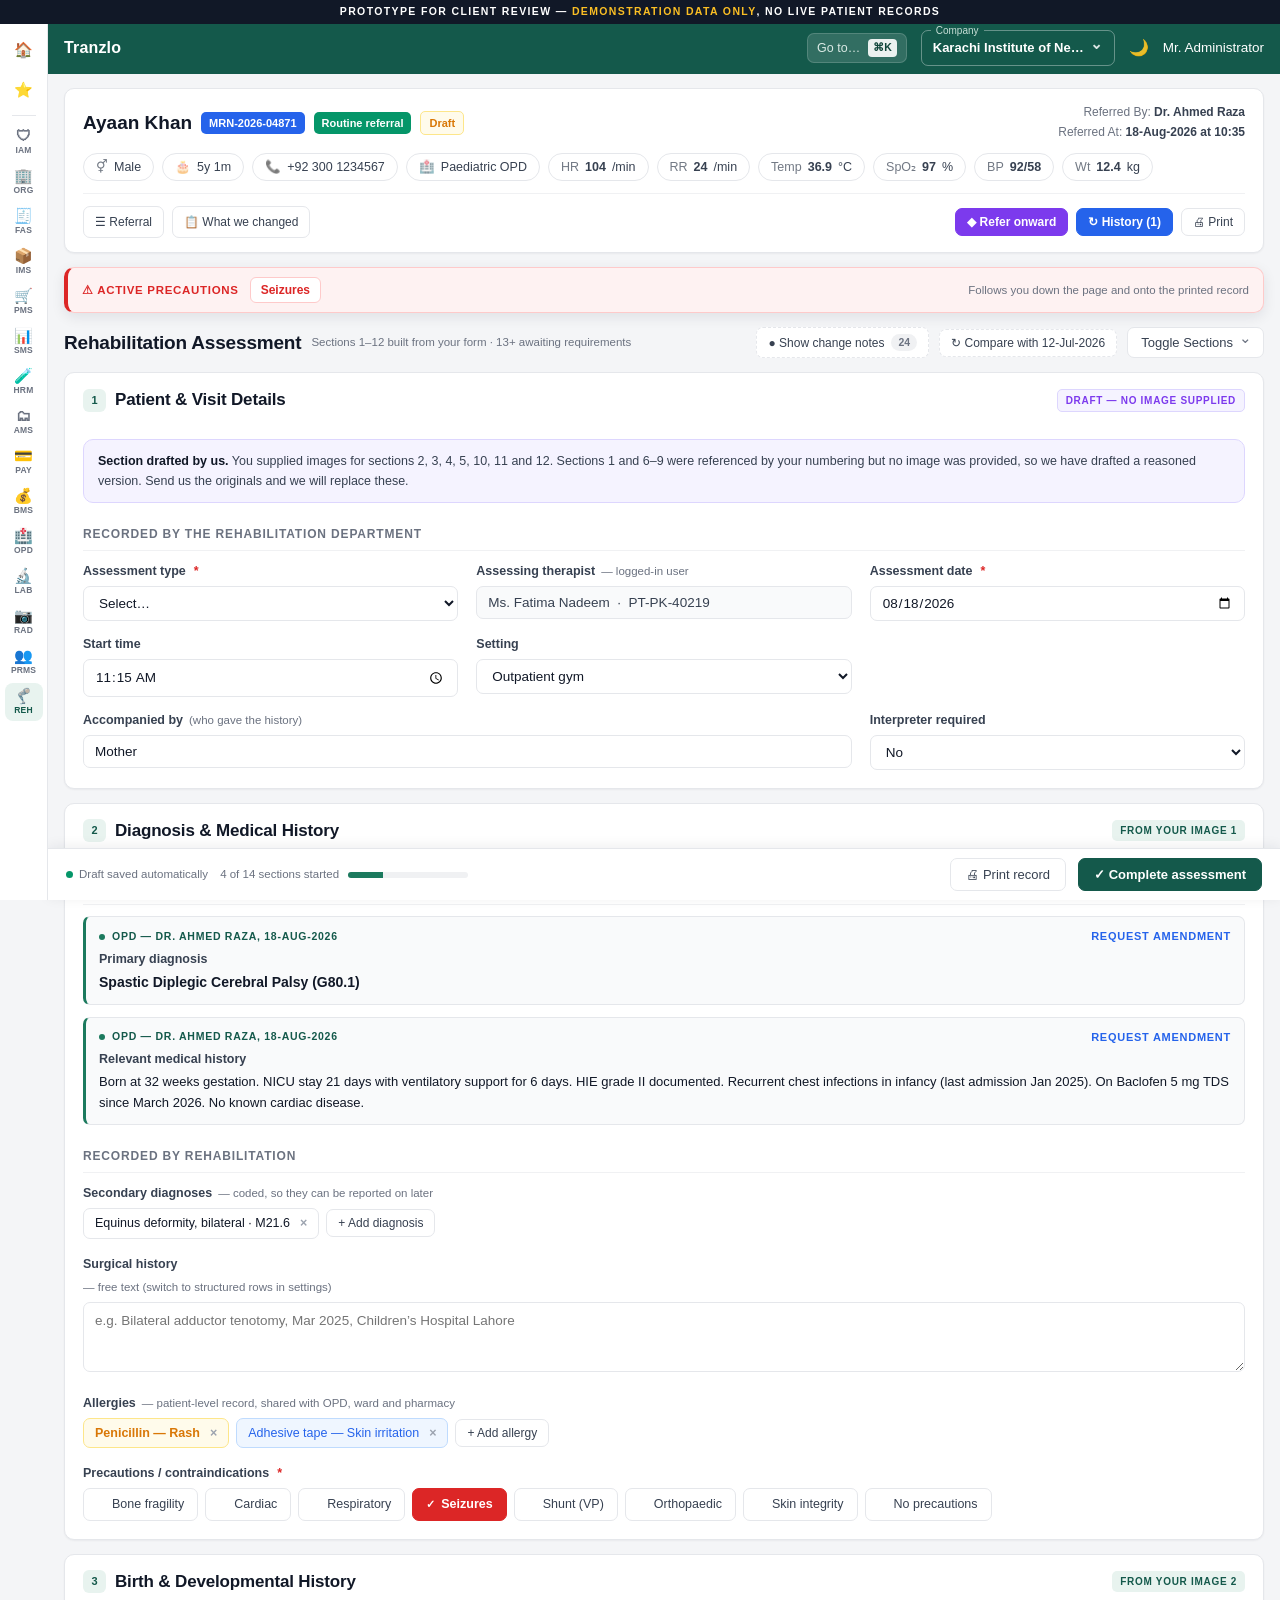
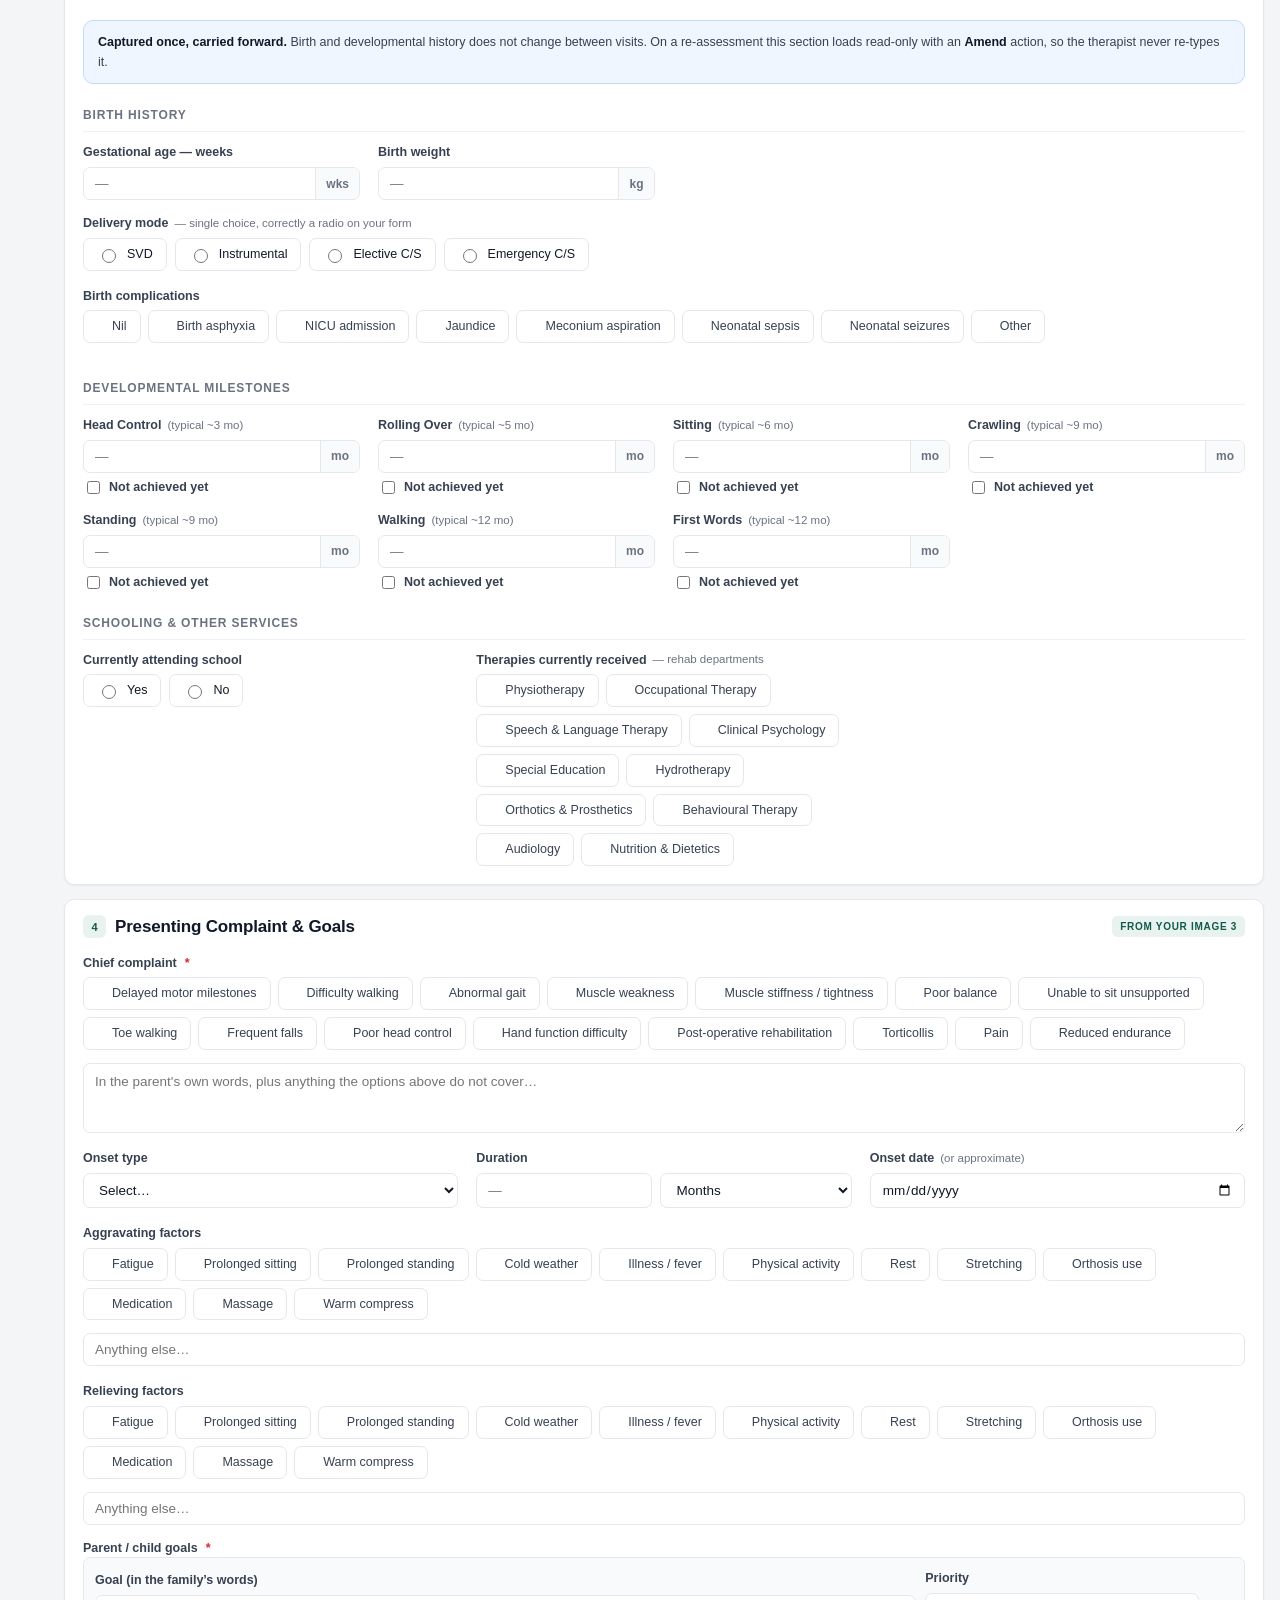
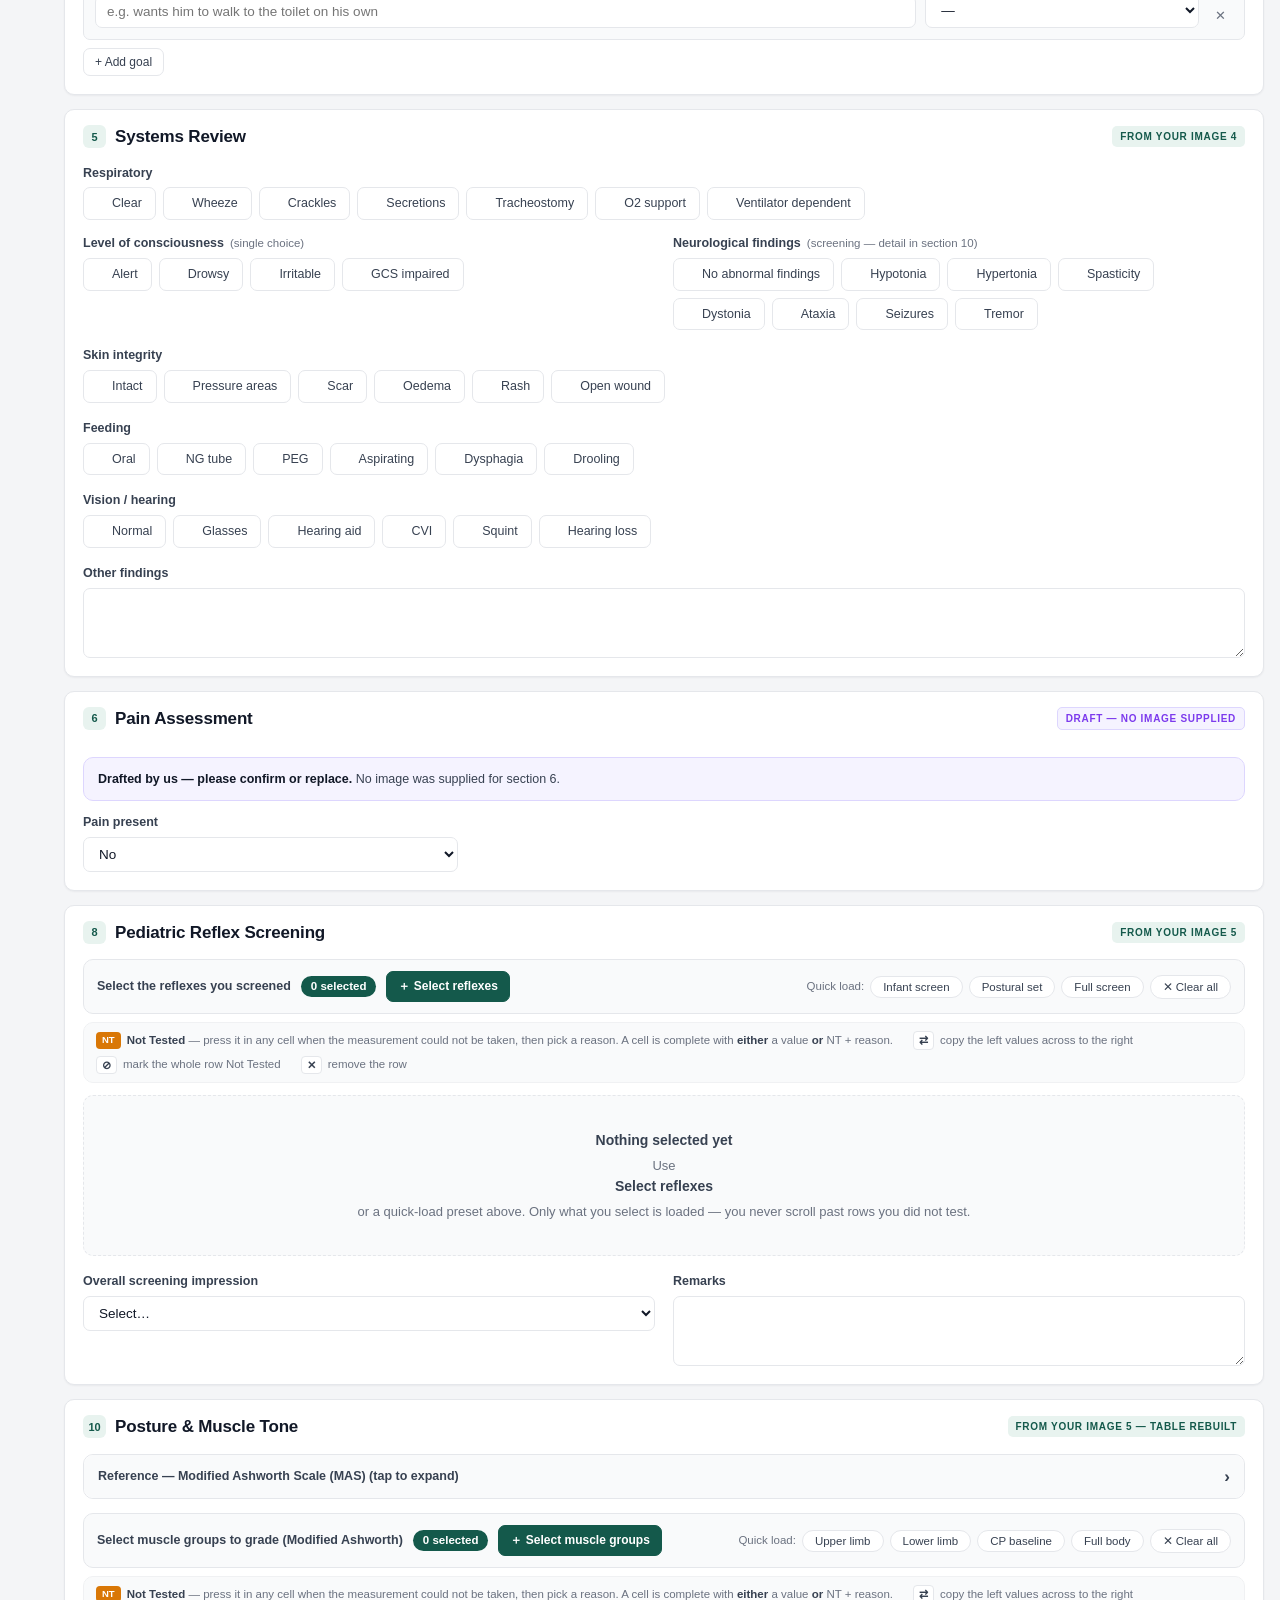
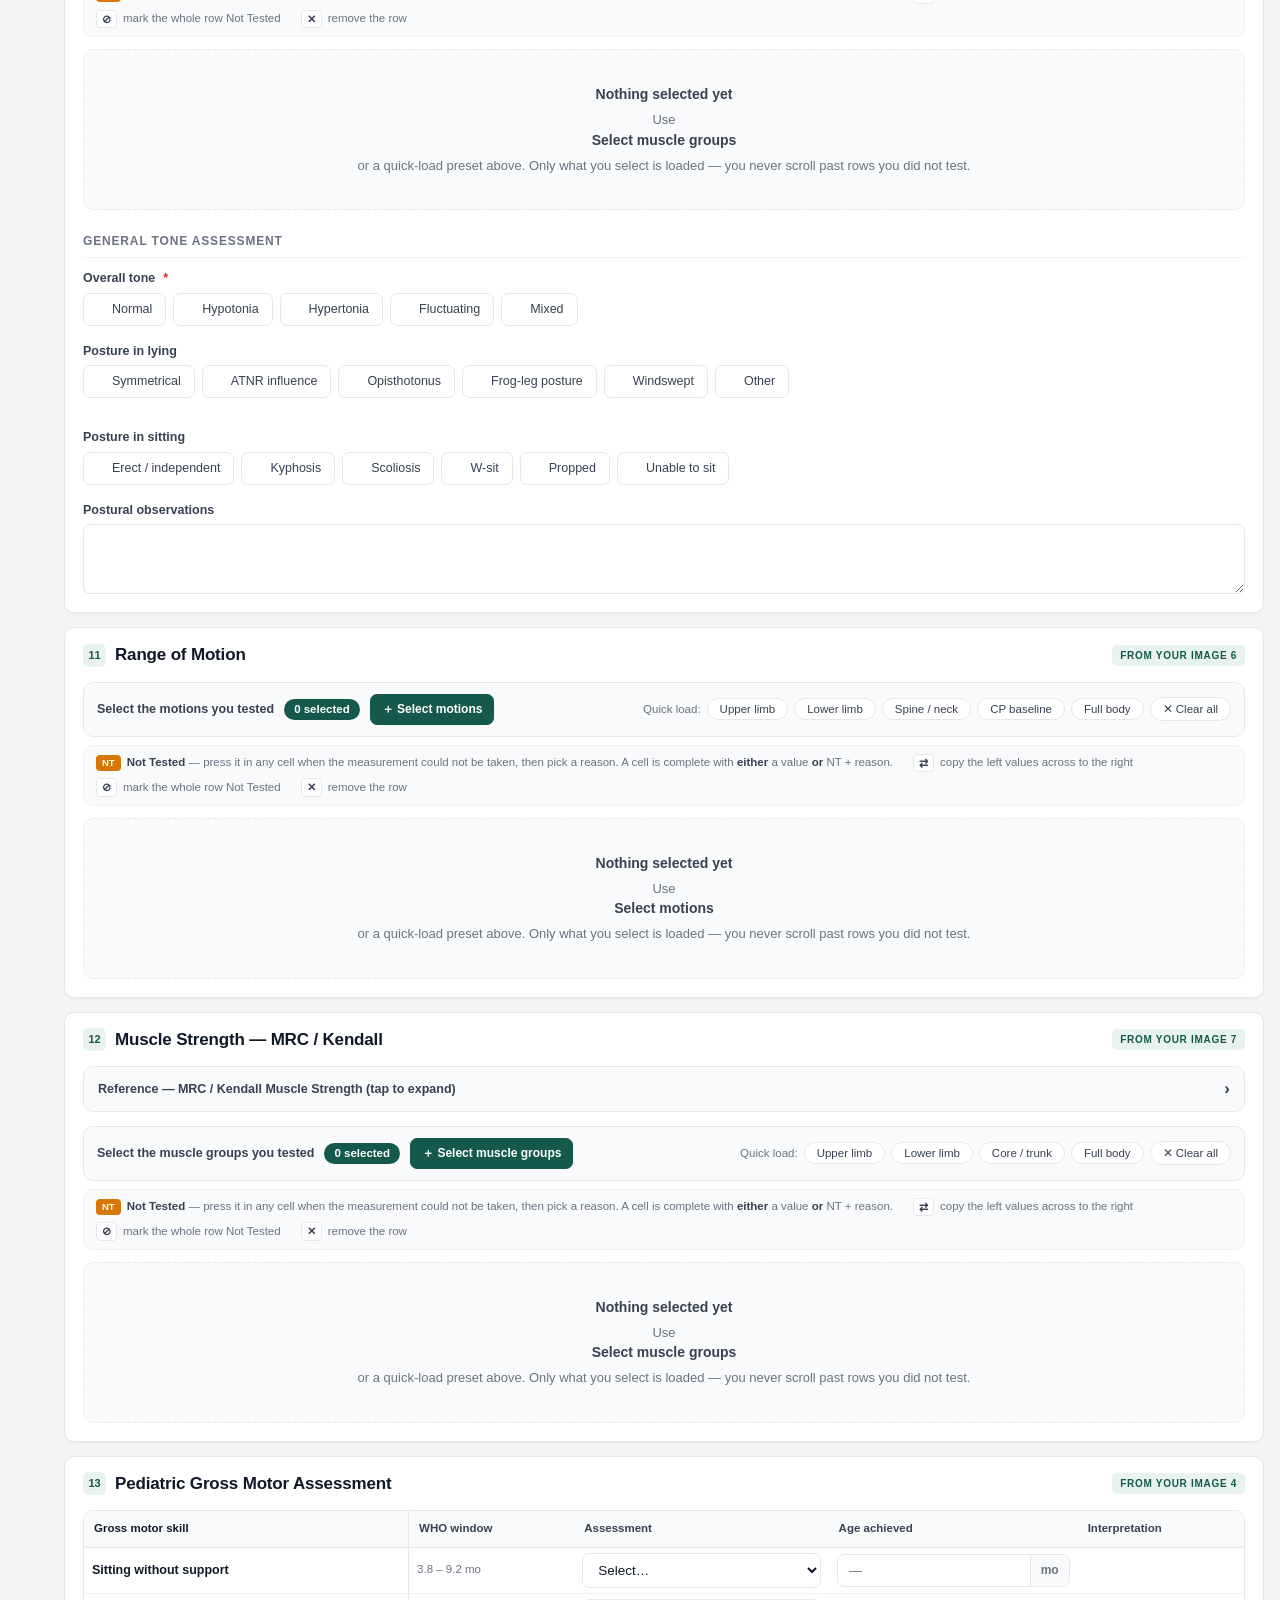
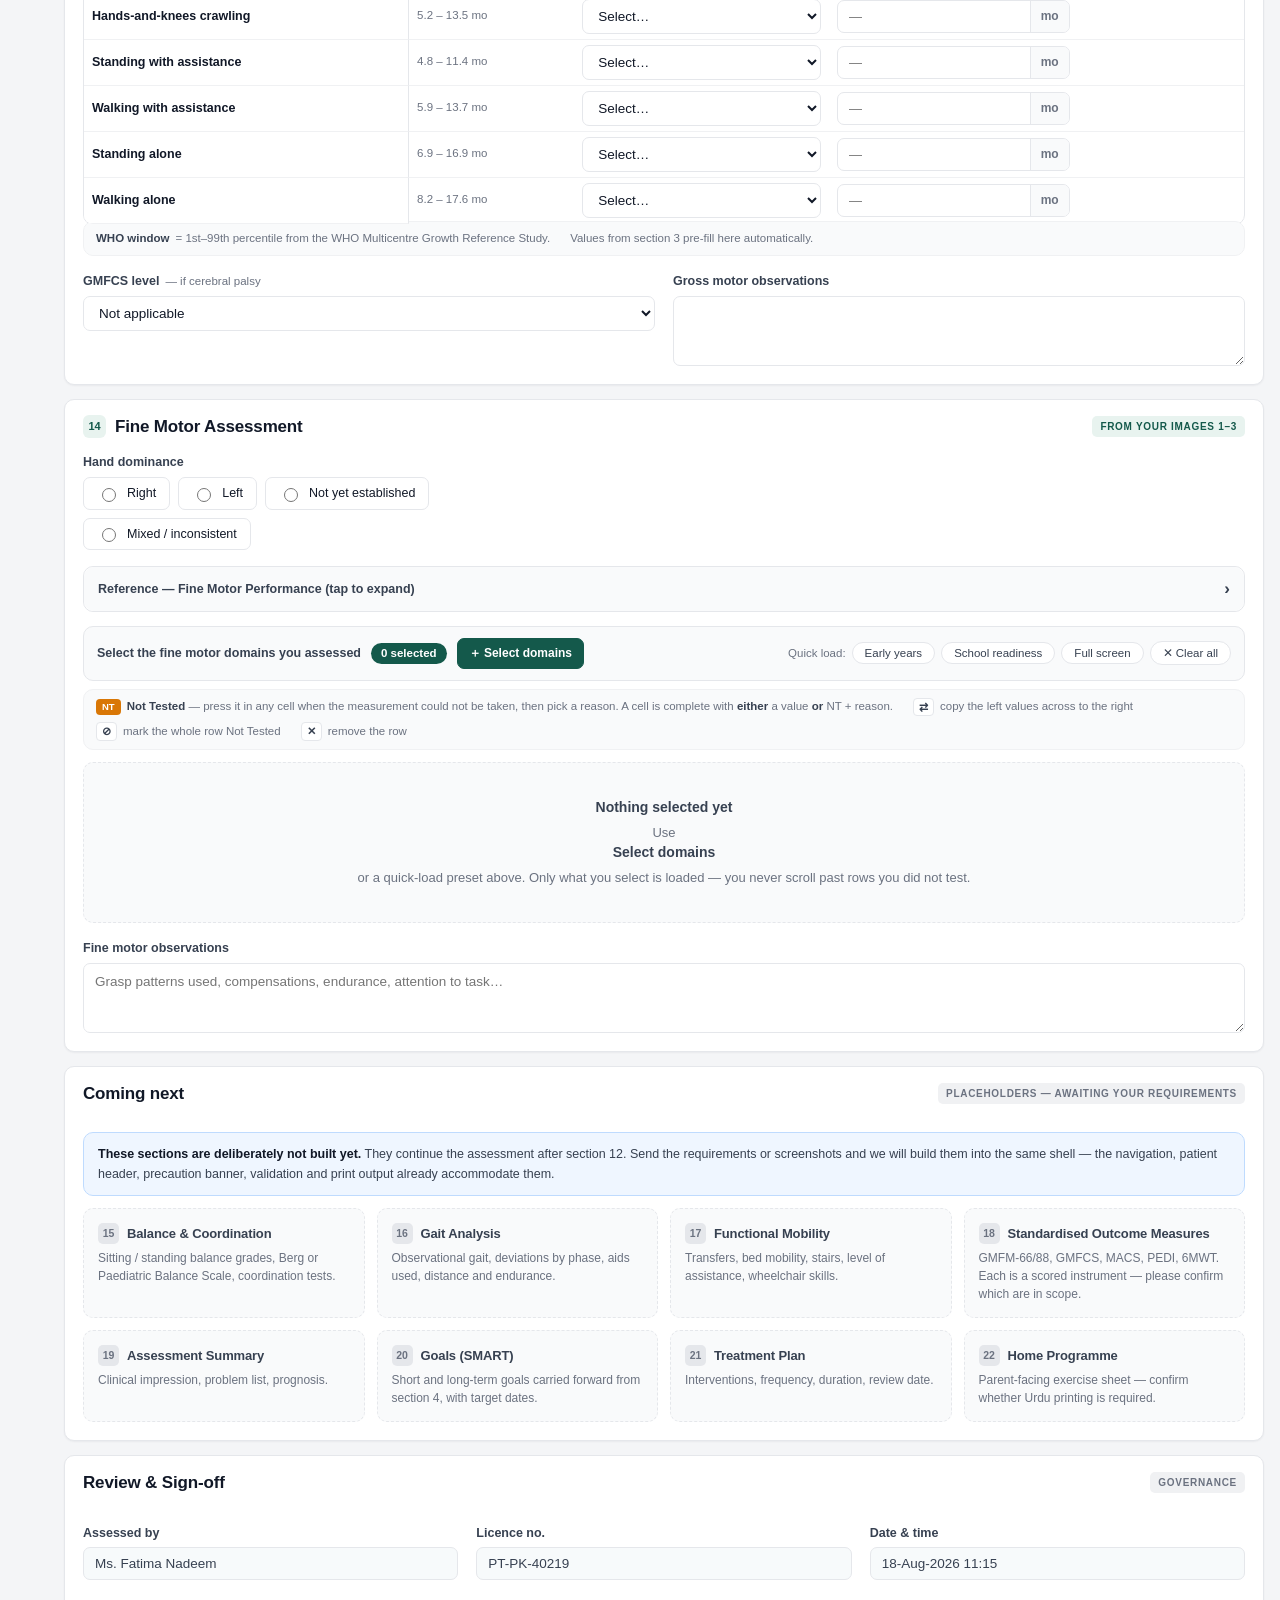
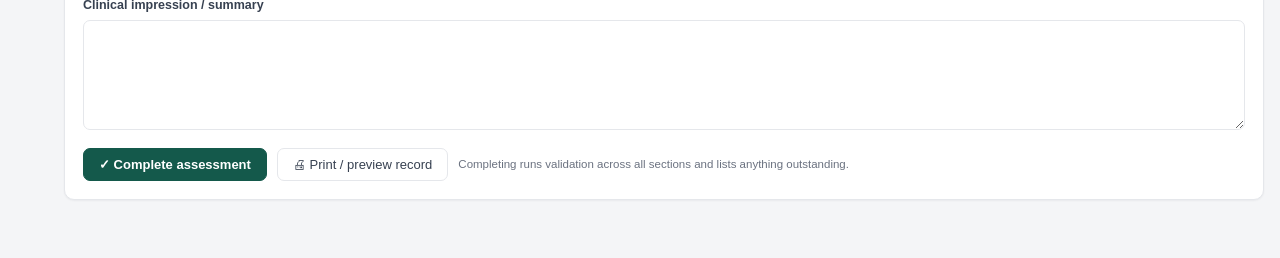
==== commit 6bc2a05f: "V2-present" ====
--- a/assessment.html
+++ b/assessment.html
@@ -63,18 +63,8 @@
           <span class="err-msg">Required</span>
         </div>
         <div class="field">
-          <label class="req">Assessing therapist</label>
-          <select data-field="therapist" data-required="1">
-            <option value="">Select…</option>
-            <option selected>Ms. Fatima Nadeem (PT-PK-40219)</option>
-            <option>Mr. Bilal Haider (PT-PK-38804)</option>
-            <option>Ms. Ayesha Tariq (PT-PK-41550)</option>
-          </select>
-          <span class="err-msg">Required</span>
-        </div>
-        <div class="field">
-          <label>Supervising consultant</label>
-          <input type="text" data-field="supervisor" value="Dr. Ahmed Raza">
+          <label>Assessing therapist <span class="hint">— logged-in user</span></label>
+          <input type="text" data-field="therapist" id="therapistField" readonly>
         </div>
         <div class="field">
           <label class="req">Assessment date</label>
@@ -119,7 +109,7 @@
         <div class="chipset" id="secondaryDx"></div>
       </div>
 
-      <div class="field" style="margin-bottom:6px"><label>Surgical history</label></div>
+      <div class="field" style="margin-bottom:6px"><label>Surgical history</label><span class="hint" id="surgeryModeHint"></span></div>
       <div id="surgeries"></div>
 
       <details class="change-note">
@@ -138,8 +128,8 @@
       <details class="change-note">
         <summary>Precautions now follow the therapist through the whole form</summary>
         <div class="cn-body">
-          <p><span class="cn-k">What changed</span> — Precautions were one checkbox row at the bottom of section 2. Now, whatever you tick here appears as a <b>red banner pinned under the patient name on every section</b> and on the printed record. "Bone fragility" and "Orthopaedic" additionally require a short note.</p>
-          <p><span class="cn-k">Why</span> — A therapist mobilising a child with fragile bones or a VP shunt should not have to remember a checkbox they ticked eight screens ago. Tick one below and watch the banner appear at the top of the page.</p>
+          <p><span class="cn-k">What changed</span> — Precautions were one checkbox row at the bottom of section 2. Now, whatever you tick here appears as a <b>red banner pinned under the patient name</b> that stays with you as you scroll, and prints on the record.</p>
+          <p><span class="cn-k">Why</span> — A therapist mobilising a child with fragile bones or a VP shunt should not have to remember a checkbox they ticked eight cards ago. Tick one below and watch the banner appear at the top of the page.</p>
         </div>
       </details>
 
@@ -159,16 +149,16 @@
       <div class="sub">Birth history</div>
       <div class="grid4">
         <div class="field"><label>Gestational age — weeks</label><div id="gaWeeks"></div></div>
-        <div class="field"><label>&nbsp;days</label><div id="gaDays"></div></div>
+        <div class="field opt-gaDays"><label>&nbsp;days</label><div id="gaDays"></div></div>
         <div class="field"><label>Birth weight</label><div id="birthWeight"></div></div>
-        <div class="field"><label>Head circumference at birth</label><div id="birthHc"></div></div>
-      </div>
-
-      <details class="change-note">
-        <summary>Gestational age split into weeks + days</summary>
-        <div class="cn-body">
-          <p><span class="cn-k">What changed</span> — One free-text box became two numeric fields.</p>
-          <p><span class="cn-k">Why</span> — Prematurity is graded in weeks <i>and</i> days (32+4 is not 32+0), and corrected age for a preterm child is calculated from it. Free text cannot be calculated with. The prototype uses this to compute corrected age automatically.</p>
+        <div class="field opt-birthHc"><label>Head circumference at birth</label><div id="birthHc"></div></div>
+      </div>
+
+      <details class="change-note">
+        <summary>Gestational-age days and birth head circumference are settings-driven</summary>
+        <div class="cn-body">
+          <p><span class="cn-k">What changed</span> — Both fields are <b>off by default</b> and controlled from the configuration, not by editing the form.</p>
+          <p><span class="cn-k">Why</span> — Prematurity is properly graded in weeks <i>and</i> days (32+4 is not 32+0), and a preterm child's corrected age is calculated from it — so the field has real value for a neonatal-heavy caseload. For a general paediatric clinic it is noise. Making it a setting means one site can have it and another not, from the same build.</p>
         </div>
       </details>
 
@@ -203,11 +193,27 @@
 
       <div class="grid4" id="milestones"></div>
 
-      <div class="grid2" style="margin-top:18px">
-        <div class="field"><label>Current school / grade</label><input type="text" data-field="school" placeholder="e.g. Special education unit, Grade 1"></div>
-        <div class="field"><label>Therapies currently received</label><input type="text" data-field="otherTherapy" placeholder="e.g. Speech therapy twice weekly"></div>
-        <div class="field span2"><label>Developmental concerns raised by the family</label><textarea data-field="devConcerns" placeholder="In the family's own words…"></textarea></div>
-      </div>
+      <div class="sub">Schooling &amp; other services</div>
+      <div class="grid3">
+        <div class="field">
+          <label>Currently attending school</label>
+          <div class="radios" id="schoolAttending"></div>
+        </div>
+        <div class="field school-detail" style="display:none"><label>School / grade</label><input type="text" data-field="school" placeholder="e.g. Special education unit, Grade 1"></div>
+        <div class="field">
+          <label>Therapies currently received <span class="hint">— rehab departments</span></label>
+          <div id="otherTherapy"></div>
+        </div>
+      </div>
+
+      <details class="change-note">
+        <summary>Two changes here you asked for</summary>
+        <div class="cn-body">
+          <p><span class="cn-k">Schooling</span> — "Current school / grade" was one text box that had no answer for a child who is not in school. It is now a yes/no first; the grade box only appears when the answer is yes.</p>
+          <p><span class="cn-k">Therapies</span> — free text replaced by a pick-list of your own rehabilitation departments. Free text meant "SLT", "speech", "Speech Therapy" and "S/L therapy" all sat in the database as different services, so you could never count how many of your patients are shared with another department. Picking from the department list makes that a report.</p>
+          <p><span class="cn-k">Removed</span> — "Developmental concerns raised by the family" has gone. It asked for the same thing as Chief Complaint in section 4, and two boxes for one answer means one of them is always the empty one.</p>
+        </div>
+      </details>
     </div>
   </section>
 
@@ -234,9 +240,23 @@
         <div class="field"><label>Onset type</label>
           <select data-field="onsetType"><option value="">Select…</option><option>Since birth</option><option>Gradual</option><option>Sudden</option><option>Post-operative</option><option>Post-injury</option></select>
         </div>
-        <div class="field"><label>Onset date <span class="hint">(or approximate)</span></label><input type="date" data-field="onsetDate"></div>
-        <div class="field"><label>Duration</label><input type="text" data-field="duration" placeholder="calculated" readonly style="background:#f7fafb"></div>
-      </div>
+        <div class="field">
+          <label>Duration</label>
+          <div style="display:flex;gap:8px">
+            <input type="number" min="0" data-field="durationValue" id="durationValue" placeholder="—" style="flex:1">
+            <select data-field="durationUnit" id="durationUnit" style="flex:1.1"></select>
+          </div>
+        </div>
+        <div class="field"><label>Onset date <span class="hint">(or approximate)</span></label><input type="date" data-field="onsetDate" id="onsetDate"></div>
+      </div>
+
+      <details class="change-note">
+        <summary>Onset date and duration now calculate each other</summary>
+        <div class="cn-body">
+          <p><span class="cn-k">What changed</span> — Duration was a read-only box computed from the onset date. Both are now open: enter a duration and the onset date fills in; enter an onset date and the duration fills in. Duration sits first because it is what families actually say.</p>
+          <p><span class="cn-k">Why</span> — A parent almost never gives a date. They say "about six months". Forcing the therapist to work backwards to a calendar date before the form will accept anything wastes time and produces invented dates. Let them enter whichever they were told, and the form derives the other.</p>
+        </div>
+      </details>
 
       <div class="field" style="margin-top:16px"><label>Aggravating factors</label>
         <div id="aggravatingPills" style="margin-bottom:8px"></div>
@@ -259,15 +279,17 @@
       <div id="goals"></div>
       <span class="err-msg" id="goalsErr" style="display:none">At least one goal is required</span>
 
-      <div class="sub">Previous physiotherapy</div>
-      <div class="grid4">
-        <div class="field"><label>Received previously?</label>
-          <select data-field="prevPhysio" id="prevPhysio"><option value="">Select…</option><option value="no">No</option><option value="yes">Yes</option></select>
-        </div>
-        <div class="field prev-physio" style="display:none"><label>Where</label><input type="text" data-field="prevWhere"></div>
-        <div class="field prev-physio" style="display:none"><label>Approx. sessions</label><input type="number" data-field="prevSessions" min="0"></div>
-        <div class="field prev-physio" style="display:none"><label>Outcome</label>
-          <select data-field="prevOutcome"><option value="">Select…</option><option>Improved</option><option>No change</option><option>Deteriorated</option><option>Discontinued</option></select>
+      <div class="prev-physio-block" style="display:none">
+        <div class="sub">Previous physiotherapy</div>
+        <div class="grid4">
+          <div class="field"><label>Received previously?</label>
+            <select data-field="prevPhysio" id="prevPhysio"><option value="">Select…</option><option value="no">No</option><option value="yes">Yes</option></select>
+          </div>
+          <div class="field prev-physio" style="display:none"><label>Where</label><input type="text" data-field="prevWhere"></div>
+          <div class="field prev-physio" style="display:none"><label>Approx. sessions</label><input type="number" data-field="prevSessions" min="0"></div>
+          <div class="field prev-physio" style="display:none"><label>Outcome</label>
+            <select data-field="prevOutcome"><option value="">Select…</option><option>Improved</option><option>No change</option><option>Deteriorated</option><option>Discontinued</option></select>
+          </div>
         </div>
       </div>
     </div>
@@ -345,14 +367,35 @@
     </div>
   </section>
 
-  <section class="card hidden" id="sec-8" data-hidden="1" data-num="8" data-title="Reflexes &amp; Reactions">
-    <div class="ch"><h2><span class="num">8</span> Reflexes &amp; Reactions</h2><span class="tag draft">Draft — no image supplied</span></div>
-    <div class="cb">
-      <div class="callout draft"><b>Drafted by us — please confirm or replace.</b> Primitive reflexes and postural reactions are standard in a paediatric neuro assessment and are missing from the numbering you supplied.</div>
-      <div class="sub">Primitive reflexes</div>
-      <div id="primitiveReflexes"></div>
-      <div class="sub">Postural reactions</div>
-      <div id="posturalReactions"></div>
+  <section class="card" id="sec-8" data-num="8" data-title="Pediatric Reflex Screening">
+    <div class="ch"><h2><span class="num">8</span> Pediatric Reflex Screening</h2><span class="tag src">From your image 5</span></div>
+    <div class="cb">
+
+      <details class="change-note" open>
+        <summary>Built as a per-reflex grid rather than one status for the whole screen</summary>
+        <div class="cn-body">
+          <p><span class="cn-k">Your layout</span> — a checklist of reflexes, then a single Status, a single Response and a single Clinical Significance underneath.</p>
+          <p><span class="cn-k">Prototype</span> — you tick which reflexes you screened, and each one loads a row with <b>its own</b> Status, Response, Clinical Significance and Remarks.</p>
+          <p><span class="cn-k">Why</span> — One status cannot describe nine reflexes. A child with cerebral palsy typically has a retained ATNR and an integrated Moro at the same time; that is the finding, and a single shared status erases it. Retained ATNR alone changes seating, positioning and hand-function goals, so it has to be recorded against the reflex it belongs to.</p>
+          <p><span class="cn-k">Added</span> — each row shows the age by which the reflex normally integrates, and turns amber when this child is already past it. Age is read from the date of birth.</p>
+        </div>
+      </details>
+
+      <div id="grid-reflex"></div>
+
+      <div class="grid2" style="margin-top:16px">
+        <div class="field"><label>Overall screening impression</label>
+          <select data-field="reflexImpression">
+            <option value="">Select…</option>
+            <option>Age-appropriate — no retained primitive reflexes</option>
+            <option>Isolated retention — monitor</option>
+            <option>Multiple retained reflexes — significant</option>
+            <option>Asymmetrical pattern — significant</option>
+            <option>Screening incomplete</option>
+          </select>
+        </div>
+        <div class="field"><label>Remarks</label><textarea data-field="reflexRemarks"></textarea></div>
+      </div>
     </div>
   </section>
 
@@ -454,19 +497,74 @@
   </section>
 
   <!-- ===================== 13+ PLACEHOLDERS =========================== -->
-  <section class="card" id="sec-13" data-num="13" data-title="Coming next">
+  <section class="card" id="sec-13" data-num="13" data-title="Pediatric Gross Motor Assessment">
+    <div class="ch"><h2><span class="num">13</span> Pediatric Gross Motor Assessment</h2><span class="tag src">From your image 4</span></div>
+    <div class="cb">
+
+      <details class="change-note" open>
+        <summary>WHO windows shown, and these six are not typed twice</summary>
+        <div class="cn-body">
+          <p><span class="cn-k">Added</span> — each milestone shows the <b>WHO achievement window</b> (1st to 99th percentile from the WHO Multicentre Growth Reference Study). Enter the age achieved and the form says whether it falls inside the window, is late, or is overdue for a child of this age.</p>
+          <p><span class="cn-k">Why</span> — "Achieved / Not achieved" alone does not tell you whether a two-year-old who walks is normal or two years late. The WHO windows are the published reference these six milestones exist for; printing them beside the field is the difference between a tick-box and an assessment.</p>
+          <p><span class="cn-k">Overlap you should decide on</span> — <b>Sitting, crawling, standing alone and walking alone also appear in section 3.</b> They pre-fill here automatically so nothing is typed twice, but two homes for one fact will drift apart eventually. Our recommendation: keep the WHO six here and leave section 3 with the milestones WHO does not cover — head control, rolling and first words. Tell us and we will make that change.</p>
+        </div>
+      </details>
+
+      <div id="grid-who"></div>
+
+      <div class="grid2" style="margin-top:16px">
+        <div class="field"><label>GMFCS level <span class="hint">— if cerebral palsy</span></label>
+          <select data-field="gmfcs">
+            <option value="">Not applicable</option>
+            <option>Level I — walks without limitations</option>
+            <option>Level II — walks with limitations</option>
+            <option>Level III — walks using a hand-held mobility device</option>
+            <option>Level IV — self-mobility with limitations; may use powered mobility</option>
+            <option>Level V — transported in a manual wheelchair</option>
+          </select>
+        </div>
+        <div class="field"><label>Gross motor observations</label><textarea data-field="grossMotorNotes"></textarea></div>
+      </div>
+    </div>
+  </section>
+
+  <section class="card" id="sec-14" data-num="14" data-title="Fine Motor Assessment">
+    <div class="ch"><h2><span class="num">14</span> Fine Motor Assessment</h2><span class="tag src">From your images 1&ndash;3</span></div>
+    <div class="cb">
+
+      <details class="change-note" open>
+        <summary>Same select-then-score pattern as the other grids</summary>
+        <div class="cn-body">
+          <p><span class="cn-k">What we built</span> — your eight domains as a catalogue you pick from, each scored 0&ndash;3 on the scale from your third image. Presets load <b>Early years</b> (grasping, pincer, bilateral use, manipulation) or <b>School readiness</b> (visual-motor, pre-writing, tool use, functional) in one press.</p>
+          <p><span class="cn-k">Why not a fixed eight-row table</span> — pre-writing and tool use are meaningless for an eighteen-month-old, and scoring them 0 would wrongly record a deficit. Loading only the domains that apply to the child's age means every visible row is a real finding.</p>
+          <p><span class="cn-k">Open question for you</span> — we score one value per domain, as your table does. Several of these domains (grasping, pincer, hand manipulation) are genuinely hand-specific, and in hemiplegia the two hands differ sharply. Do you want <b>separate left and right scores</b> on those rows? It is a small change now and a large one later.</p>
+        </div>
+      </details>
+
+      <div class="grid3" style="margin-bottom:16px">
+        <div class="field"><label>Hand dominance</label><div class="radios" id="handDominance"></div></div>
+      </div>
+
+      <div id="fmRef"></div>
+      <div id="grid-finemotor"></div>
+
+      <div class="field" style="margin-top:16px"><label>Fine motor observations</label><textarea data-field="fineMotorNotes" placeholder="Grasp patterns used, compensations, endurance, attention to task…"></textarea></div>
+    </div>
+  </section>
+
+  <section class="card" id="sec-15" data-num="15" data-title="Coming next">
     <div class="ch"><h2>Coming next</h2><span class="tag">Placeholders — awaiting your requirements</span></div>
     <div class="cb">
       <div class="callout"><b>These sections are deliberately not built yet.</b> They continue the assessment after section 12. Send the requirements or screenshots and we will build them into the same shell — the navigation, patient header, precaution banner, validation and print output already accommodate them.</div>
       <div class="ph-grid">
-        <div class="ph-card"><h5><span class="n">13</span> Balance &amp; Coordination</h5><p>Sitting / standing balance grades, Berg or Paediatric Balance Scale, coordination tests.</p></div>
-        <div class="ph-card"><h5><span class="n">14</span> Gait Analysis</h5><p>Observational gait, deviations by phase, aids used, distance and endurance.</p></div>
-        <div class="ph-card"><h5><span class="n">15</span> Functional Mobility</h5><p>Transfers, bed mobility, stairs, level of assistance, wheelchair skills.</p></div>
-        <div class="ph-card"><h5><span class="n">16</span> Standardised Outcome Measures</h5><p>GMFM-66/88, GMFCS, MACS, PEDI, 6MWT. Each is a scored instrument — please confirm which are in scope.</p></div>
-        <div class="ph-card"><h5><span class="n">17</span> Assessment Summary</h5><p>Clinical impression, problem list, prognosis.</p></div>
-        <div class="ph-card"><h5><span class="n">18</span> Goals (SMART)</h5><p>Short and long-term goals carried forward from section 4, with target dates.</p></div>
-        <div class="ph-card"><h5><span class="n">19</span> Treatment Plan</h5><p>Interventions, frequency, duration, review date.</p></div>
-        <div class="ph-card"><h5><span class="n">20</span> Home Programme</h5><p>Parent-facing exercise sheet — confirm whether Urdu printing is required.</p></div>
+        <div class="ph-card"><h5><span class="n">15</span> Balance &amp; Coordination</h5><p>Sitting / standing balance grades, Berg or Paediatric Balance Scale, coordination tests.</p></div>
+        <div class="ph-card"><h5><span class="n">16</span> Gait Analysis</h5><p>Observational gait, deviations by phase, aids used, distance and endurance.</p></div>
+        <div class="ph-card"><h5><span class="n">17</span> Functional Mobility</h5><p>Transfers, bed mobility, stairs, level of assistance, wheelchair skills.</p></div>
+        <div class="ph-card"><h5><span class="n">18</span> Standardised Outcome Measures</h5><p>GMFM-66/88, GMFCS, MACS, PEDI, 6MWT. Each is a scored instrument — please confirm which are in scope.</p></div>
+        <div class="ph-card"><h5><span class="n">19</span> Assessment Summary</h5><p>Clinical impression, problem list, prognosis.</p></div>
+        <div class="ph-card"><h5><span class="n">20</span> Goals (SMART)</h5><p>Short and long-term goals carried forward from section 4, with target dates.</p></div>
+        <div class="ph-card"><h5><span class="n">21</span> Treatment Plan</h5><p>Interventions, frequency, duration, review date.</p></div>
+        <div class="ph-card"><h5><span class="n">22</span> Home Programme</h5><p>Parent-facing exercise sheet — confirm whether Urdu printing is required.</p></div>
       </div>
     </div>
   </section>
--- a/assets/css/theme.css
+++ b/assets/css/theme.css
@@ -349,6 +349,7 @@
 table.dgrid thead th.rowname{background:var(--field-bg);z-index:3}
 table.dgrid tbody tr:hover td.rowname{background:#fbfcfd}
 table.dgrid td.rowname small{display:block;font-weight:400;color:var(--muted);font-size:10.5px}
+table.dgrid td.rowname small.overdue{color:var(--amber);font-weight:600}
 .region-row td{background:var(--field-bg)!important;font-size:10.5px;font-weight:700;color:var(--muted);text-transform:uppercase;letter-spacing:.09em;padding:5px 10px!important}
 .grid-empty{padding:34px 20px;text-align:center;color:var(--muted);font-size:13px;border:1px dashed var(--line);border-radius:var(--radius);background:var(--field-bg)}
 .grid-empty b{display:block;color:var(--ink-2);font-size:14px;margin-bottom:5px}
